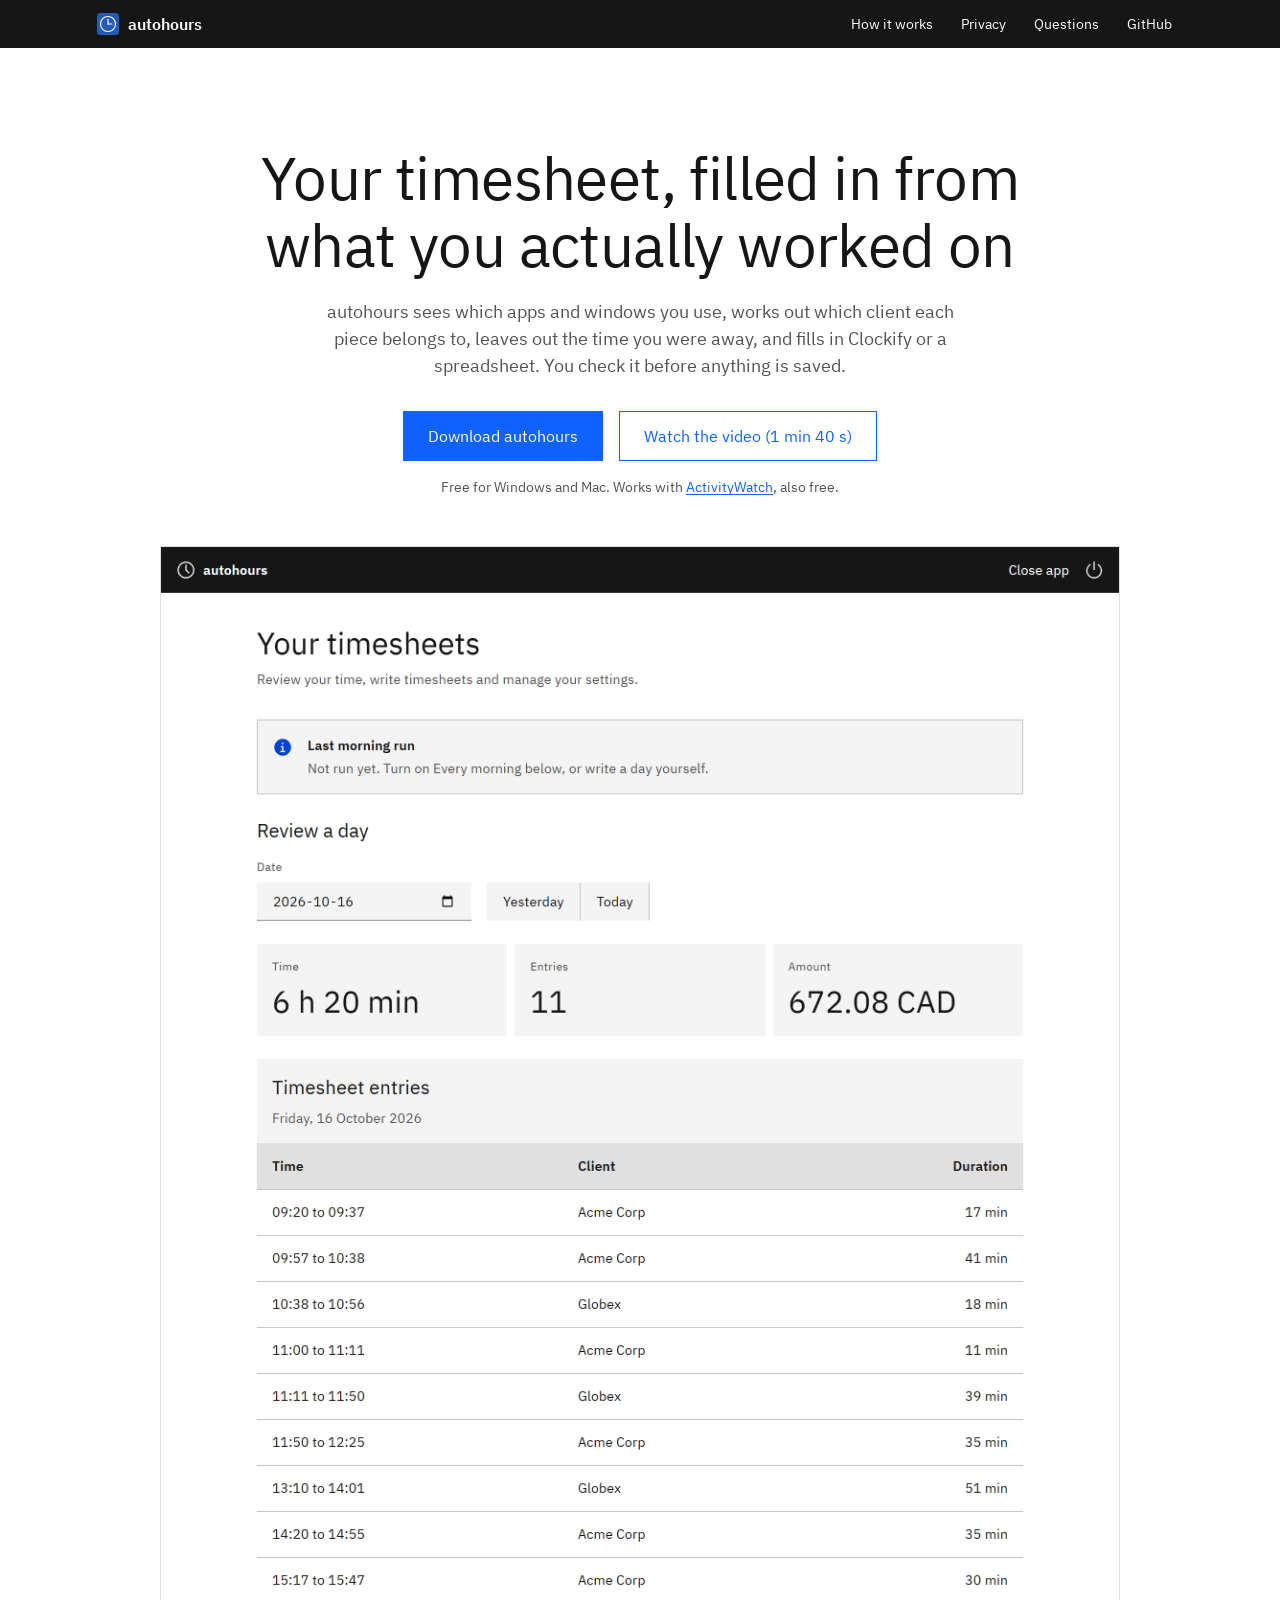
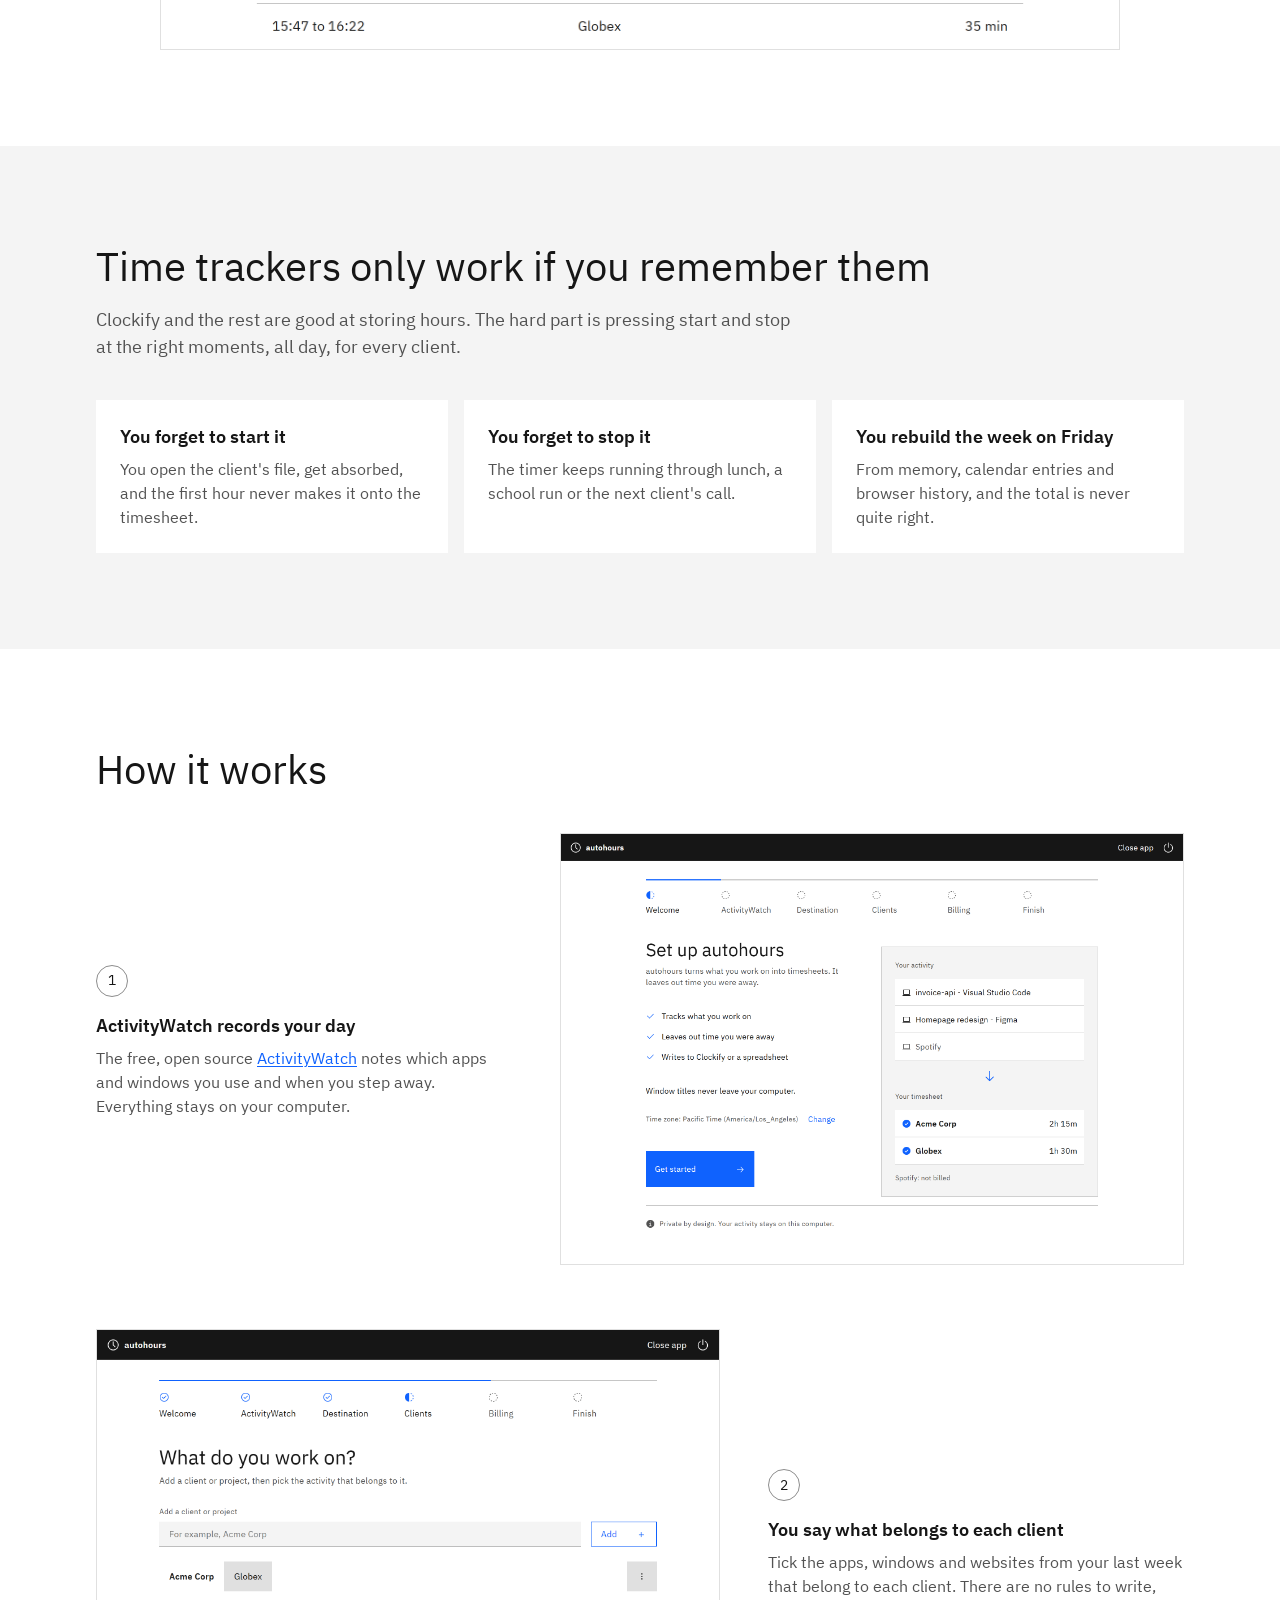
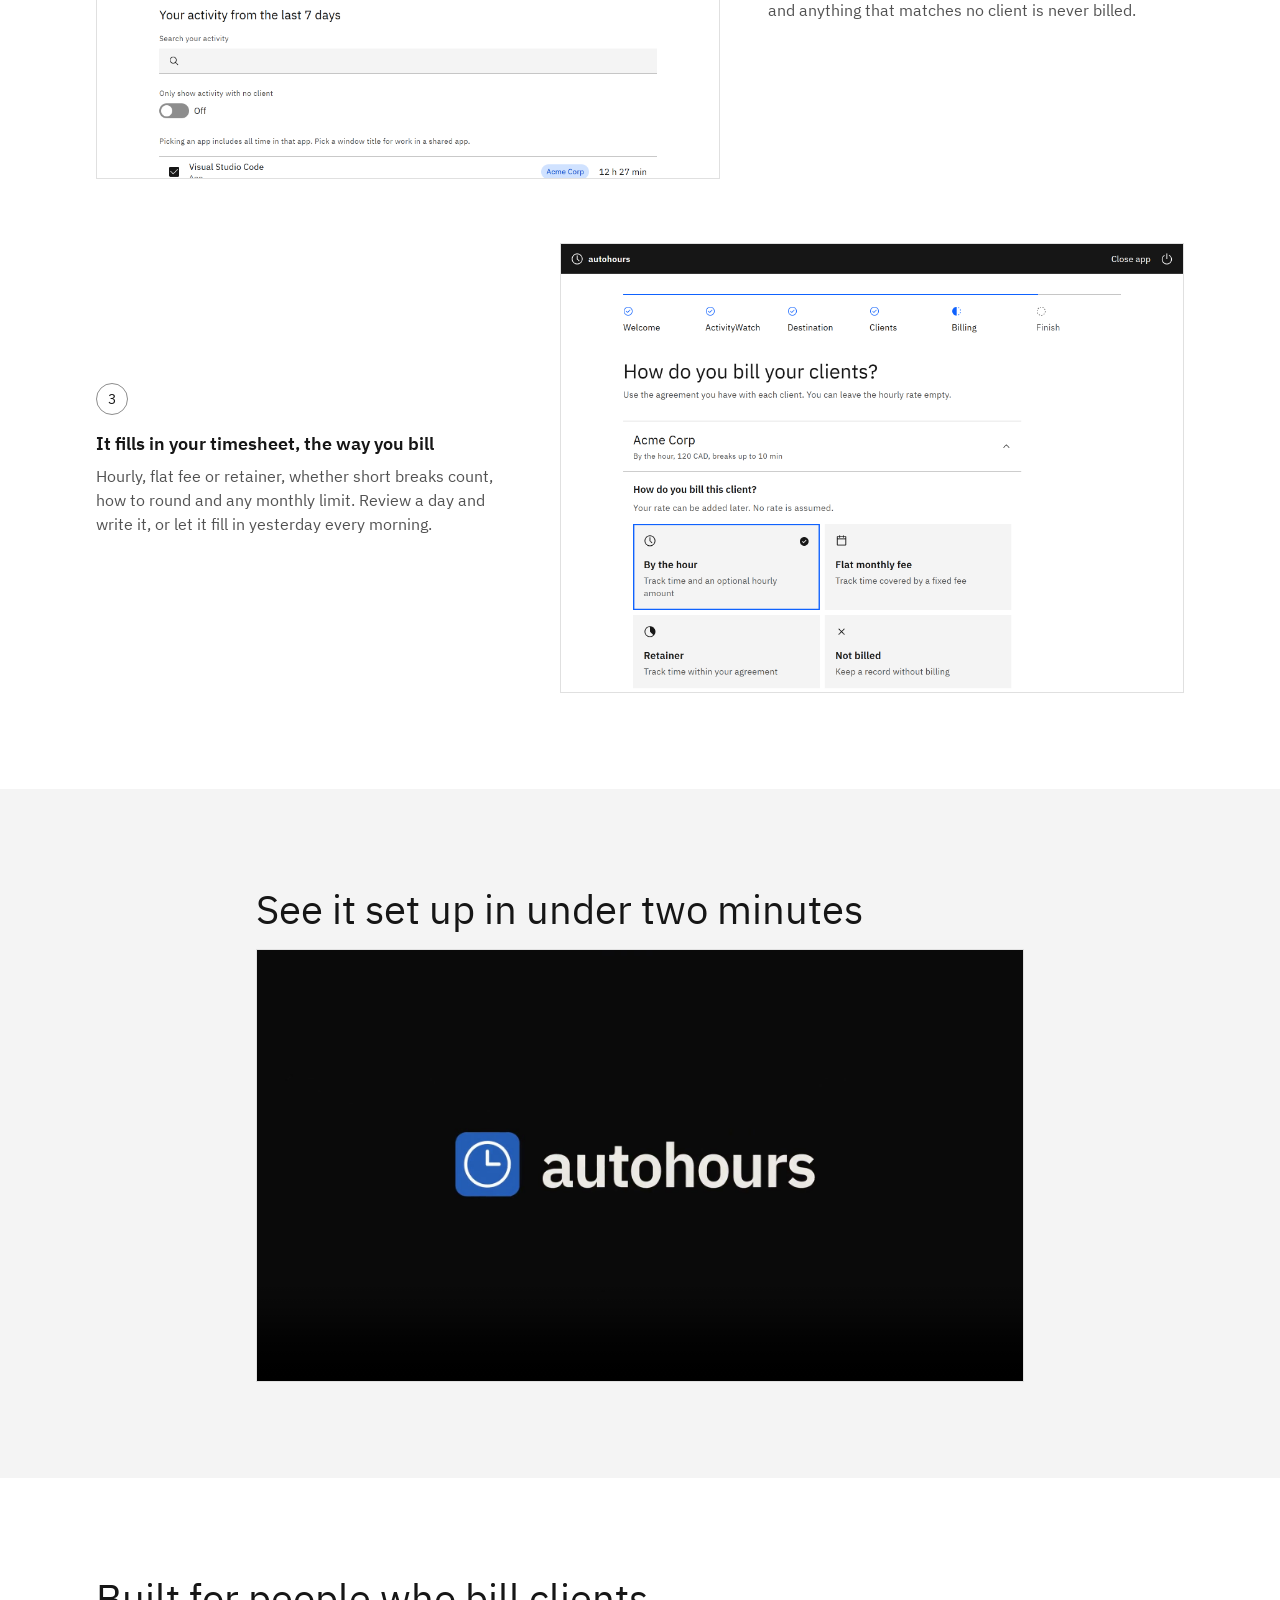
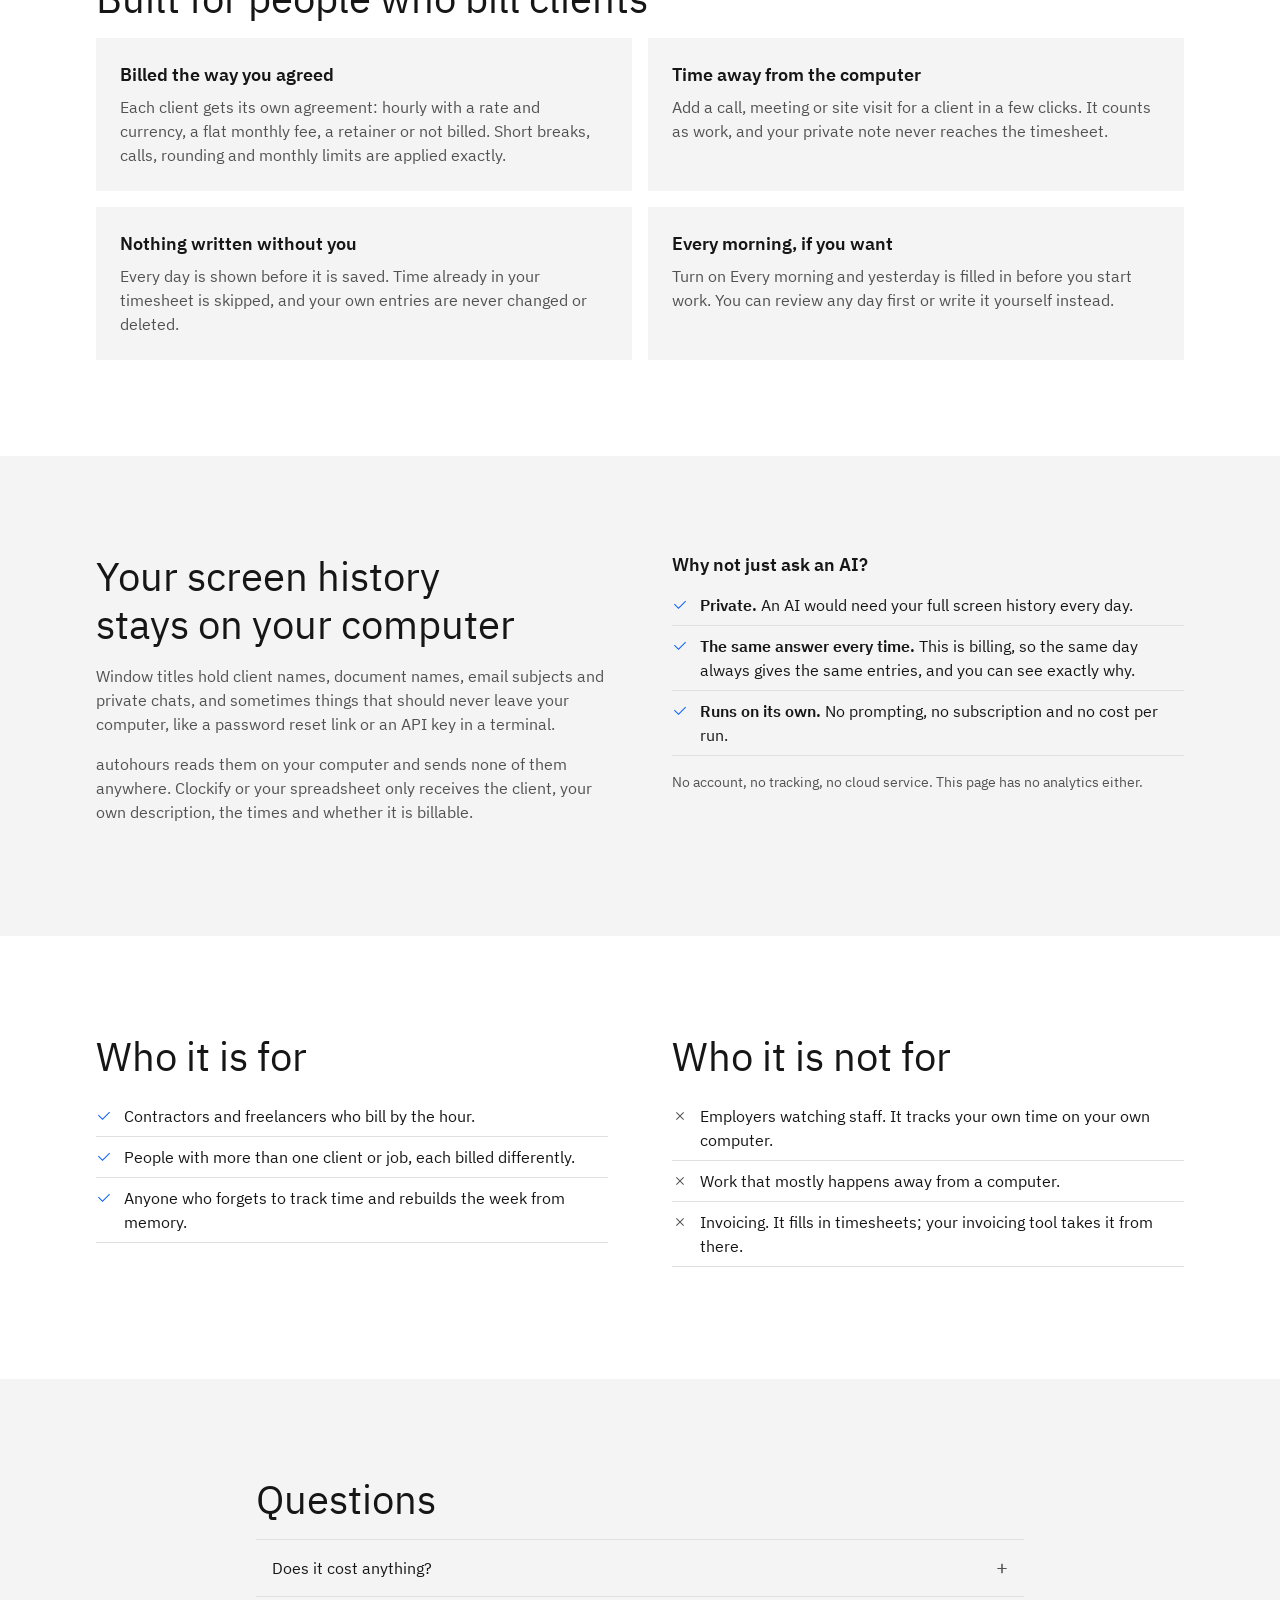
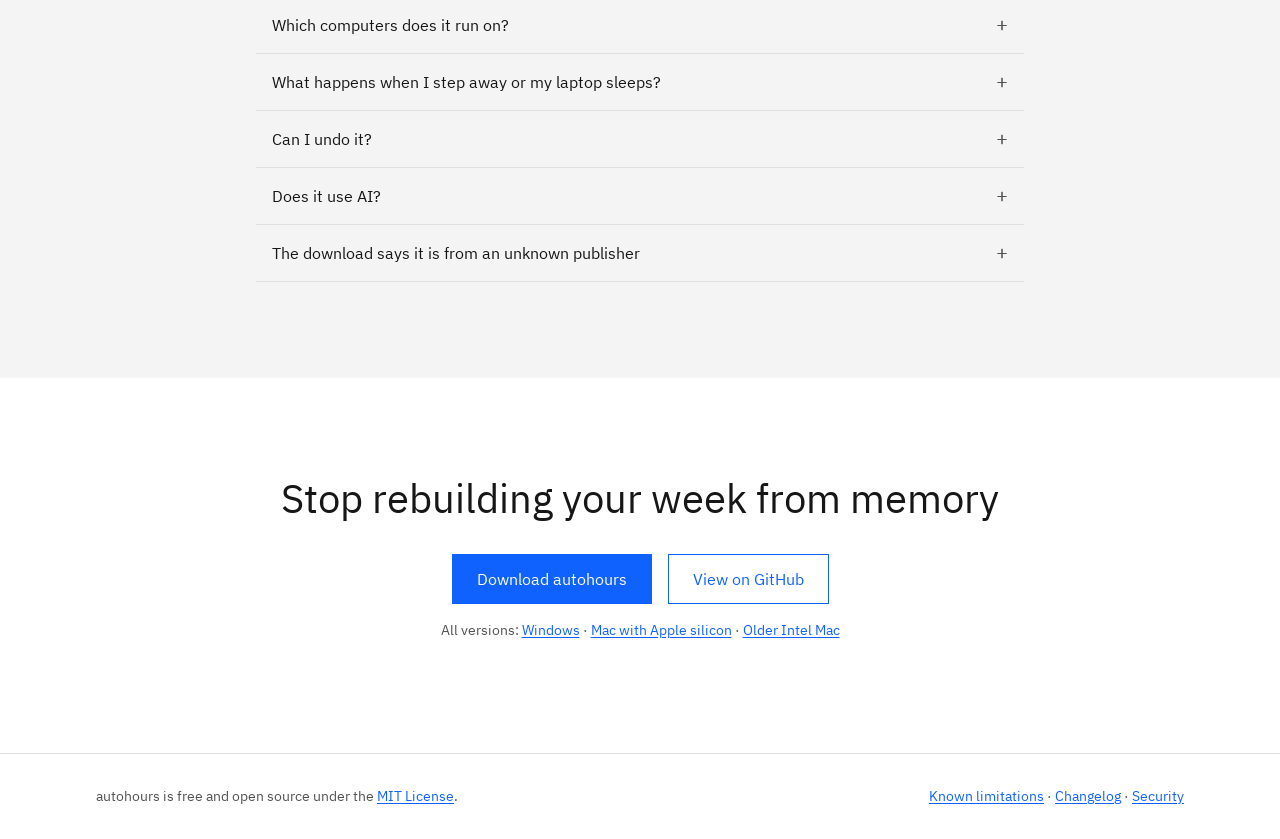
==== site/index.html @ 8e2bf576 "Landing page in site/, deployed on Vercel" ====
<!doctype html>
<html lang="en">
<head>
  <meta charset="utf-8">
  <meta name="viewport" content="width=device-width, initial-scale=1">
  <title>autohours: your timesheet, filled in from what you actually worked on</title>
  <meta name="description" content="autohours turns your computer activity into Clockify or spreadsheet timesheets for each client, and leaves out the time you were away. Free, open source and private.">
  <meta property="og:title" content="autohours">
  <meta property="og:description" content="Your timesheet, filled in from what you actually worked on. Free, open source and private.">
  <meta property="og:image" content="https://autohours.vercel.app/assets/social-preview.png">
  <meta name="twitter:card" content="summary_large_image">
  <link rel="icon" href="assets/favicon.svg" type="image/svg+xml">
  <link rel="apple-touch-icon" href="assets/favicon-256.png">
  <link rel="stylesheet" href="styles.css">
</head>
<body>
  <a class="skip" href="#main">Skip to content</a>
  <header class="site-header">
    <div class="wrap header-row">
      <a class="brand" href="#top" aria-label="autohours home"><img src="assets/favicon.svg" alt="" width="24" height="24"><span>autohours</span></a>
      <nav aria-label="Main">
        <a href="#how">How it works</a>
        <a href="#privacy">Privacy</a>
        <a href="#faq">Questions</a>
        <a href="https://github.com/Gabriel-Dalton/autohours">GitHub</a>
      </nav>
    </div>
  </header>

  <main id="main">
    <section class="hero wrap" id="top">
      <h1>Your timesheet, filled in from what you actually worked on</h1>
      <p class="lead">autohours sees which apps and windows you use, works out which client each piece belongs to, leaves out the time you were away, and fills in Clockify or a spreadsheet. You check it before anything is saved.</p>
      <div class="actions">
        <a class="button primary" id="download" href="https://github.com/Gabriel-Dalton/autohours/releases/latest">Download autohours</a>
        <a class="button ghost" href="#video">Watch the video (1 min 40 s)</a>
      </div>
      <p class="fine" id="download-note">Free for Windows and Mac. Works with <a href="https://activitywatch.net/">ActivityWatch</a>, also free.</p>
      <figure class="hero-shot">
        <img src="assets/review.png" width="1000" height="1150" alt="The autohours home screen reviewing a Friday: 6 hours 20 minutes across 11 entries for two clients, worth 672.08 CAD, with each entry listed by time and client.">
      </figure>
    </section>

    <section class="band" aria-labelledby="problem">
      <div class="wrap">
        <h2 id="problem">Time trackers only work if you remember them</h2>
        <p class="section-lead">Clockify and the rest are good at storing hours. The hard part is pressing start and stop at the right moments, all day, for every client.</p>
        <ul class="cards three">
          <li><h3>You forget to start it</h3><p>You open the client's file, get absorbed, and the first hour never makes it onto the timesheet.</p></li>
          <li><h3>You forget to stop it</h3><p>The timer keeps running through lunch, a school run or the next client's call.</p></li>
          <li><h3>You rebuild the week on Friday</h3><p>From memory, calendar entries and browser history, and the total is never quite right.</p></li>
        </ul>
      </div>
    </section>

    <section class="wrap" id="how" aria-labelledby="how-heading">
      <h2 id="how-heading">How it works</h2>
      <ol class="steps">
        <li class="step">
          <div class="step-text">
            <span class="step-number">1</span>
            <h3>ActivityWatch records your day</h3>
            <p>The free, open source <a href="https://activitywatch.net/">ActivityWatch</a> notes which apps and windows you use and when you step away. Everything stays on your computer.</p>
          </div>
          <img src="assets/welcome.png" width="1100" height="760" loading="lazy" alt="The autohours welcome screen showing app activity such as Visual Studio Code and Figma becoming timesheet time for two clients.">
        </li>
        <li class="step">
          <div class="step-text">
            <span class="step-number">2</span>
            <h3>You say what belongs to each client</h3>
            <p>Tick the apps, windows and websites from your last week that belong to each client. There are no rules to write, and anything that matches no client is never billed.</p>
          </div>
          <img src="assets/projects.png" width="1000" height="720" loading="lazy" alt="The client screen: Acme Corp and Globex as tabs, with last week's apps and windows listed by time and ticked for each client.">
        </li>
        <li class="step">
          <div class="step-text">
            <span class="step-number">3</span>
            <h3>It fills in your timesheet, the way you bill</h3>
            <p>Hourly, flat fee or retainer, whether short breaks count, how to round and any monthly limit. Review a day and write it, or let it fill in yesterday every morning.</p>
          </div>
          <img src="assets/billing.png" width="1000" height="720" loading="lazy" alt="The billing screen: Acme Corp billed by the hour at 120 CAD, with choices for flat fee, retainer or not billed.">
        </li>
      </ol>
    </section>

    <section class="band" id="video" aria-labelledby="video-heading">
      <div class="wrap narrow">
        <h2 id="video-heading">See it set up in under two minutes</h2>
        <video controls preload="none" playsinline poster="assets/video-poster.jpg" width="1920" height="1080">
          <source src="assets/autohours.mp4" type="video/mp4">
          <a href="assets/autohours.mp4">Download the video</a>
        </video>
      </div>
    </section>

    <section class="wrap" aria-labelledby="features">
      <h2 id="features">Built for people who bill clients</h2>
      <ul class="cards two">
        <li><h3>Billed the way you agreed</h3><p>Each client gets its own agreement: hourly with a rate and currency, a flat monthly fee, a retainer or not billed. Short breaks, calls, rounding and monthly limits are applied exactly.</p></li>
        <li><h3>Time away from the computer</h3><p>Add a call, meeting or site visit for a client in a few clicks. It counts as work, and your private note never reaches the timesheet.</p></li>
        <li><h3>Nothing written without you</h3><p>Every day is shown before it is saved. Time already in your timesheet is skipped, and your own entries are never changed or deleted.</p></li>
        <li><h3>Every morning, if you want</h3><p>Turn on Every morning and yesterday is filled in before you start work. You can review any day first or write it yourself instead.</p></li>
      </ul>
    </section>

    <section class="band" id="privacy" aria-labelledby="privacy-heading">
      <div class="wrap two-col">
        <div>
          <h2 id="privacy-heading">Your screen history stays on your computer</h2>
          <p>Window titles hold client names, document names, email subjects and private chats, and sometimes things that should never leave your computer, like a password reset link or an API key in a terminal.</p>
          <p>autohours reads them on your computer and sends none of them anywhere. Clockify or your spreadsheet only receives the client, your own description, the times and whether it is billable.</p>
        </div>
        <div>
          <h3>Why not just ask an AI?</h3>
          <ul class="ticks">
            <li><strong>Private.</strong> An AI would need your full screen history every day.</li>
            <li><strong>The same answer every time.</strong> This is billing, so the same day always gives the same entries, and you can see exactly why.</li>
            <li><strong>Runs on its own.</strong> No prompting, no subscription and no cost per run.</li>
          </ul>
          <p class="fine">No account, no tracking, no cloud service. This page has no analytics either.</p>
        </div>
      </div>
    </section>

    <section class="wrap two-col" aria-labelledby="fit">
      <div>
        <h2 id="fit">Who it is for</h2>
        <ul class="ticks">
          <li>Contractors and freelancers who bill by the hour.</li>
          <li>People with more than one client or job, each billed differently.</li>
          <li>Anyone who forgets to track time and rebuilds the week from memory.</li>
        </ul>
      </div>
      <div>
        <h2>Who it is not for</h2>
        <ul class="crosses">
          <li>Employers watching staff. It tracks your own time on your own computer.</li>
          <li>Work that mostly happens away from a computer.</li>
          <li>Invoicing. It fills in timesheets; your invoicing tool takes it from there.</li>
        </ul>
      </div>
    </section>

    <section class="band" id="faq" aria-labelledby="faq-heading">
      <div class="wrap narrow">
        <h2 id="faq-heading">Questions</h2>
        <details><summary>Does it cost anything?</summary><p>No. autohours and ActivityWatch are free and open source, and Clockify's free plan is enough. A spreadsheet works too.</p></details>
        <details><summary>Which computers does it run on?</summary><p>Windows, used every day. The Mac version is built and checked automatically with every release but is still experimental, because no one has tried it on a real Mac yet. Linux is not supported. If you try it on a Mac, please <a href="https://github.com/Gabriel-Dalton/autohours/issues">say how it went</a>.</p></details>
        <details><summary>What happens when I step away or my laptop sleeps?</summary><p>That time is left out, unless your agreement with that client counts short breaks or calls.</p></details>
        <details><summary>Can I undo it?</summary><p>Edit or delete the entries in Clockify or your spreadsheet. autohours never deletes anything, and time already there is skipped next time.</p></details>
        <details><summary>Does it use AI?</summary><p>No. It only matches the apps, windows and websites you chose for each client, so the result is the same every time.</p></details>
        <details><summary>The download says it is from an unknown publisher</summary><p>The downloads are not signed yet. On Windows choose More info, then Run anyway. On a Mac, right-click the app and choose Open. The <a href="https://github.com/Gabriel-Dalton/autohours#get-started">README</a> has the details.</p></details>
      </div>
    </section>

    <section class="wrap closing" aria-labelledby="closing">
      <h2 id="closing">Stop rebuilding your week from memory</h2>
      <div class="actions">
        <a class="button primary" href="https://github.com/Gabriel-Dalton/autohours/releases/latest" data-download>Download autohours</a>
        <a class="button ghost" href="https://github.com/Gabriel-Dalton/autohours">View on GitHub</a>
      </div>
      <p class="fine" id="all-downloads">All versions: <a href="https://github.com/Gabriel-Dalton/autohours/releases/latest/download/autohours-windows.exe">Windows</a> · <a href="https://github.com/Gabriel-Dalton/autohours/releases/latest/download/autohours-macos-apple-silicon.zip">Mac with Apple silicon</a> · <a href="https://github.com/Gabriel-Dalton/autohours/releases/latest/download/autohours-macos-intel.zip">Older Intel Mac</a></p>
    </section>
  </main>

  <footer class="site-footer">
    <div class="wrap footer-row">
      <p>autohours is free and open source under the <a href="https://github.com/Gabriel-Dalton/autohours/blob/main/LICENSE">MIT License</a>.</p>
      <p><a href="https://github.com/Gabriel-Dalton/autohours#known-limitations">Known limitations</a> · <a href="https://github.com/Gabriel-Dalton/autohours/blob/main/CHANGELOG.md">Changelog</a> · <a href="https://github.com/Gabriel-Dalton/autohours/blob/main/SECURITY.md">Security</a></p>
    </div>
  </footer>
  <script src="script.js" defer></script>
</body>
</html>
---- site/styles.css ----
/* The same IBM Carbon tokens and IBM Plex Sans as the app, in light and dark. Colour only carries meaning: blue for actions and links. */
@font-face { font-family: "IBM Plex Sans"; src: url("fonts/IBMPlexSans-Regular.woff2") format("woff2"); font-weight: 400; font-display: swap; }
@font-face { font-family: "IBM Plex Sans"; src: url("fonts/IBMPlexSans-SemiBold.woff2") format("woff2"); font-weight: 600; font-display: swap; }

:root {
  color-scheme: light dark;
  --background: #ffffff; --layer: #f4f4f4; --layer-hover: #e8e8e8; --border: #e0e0e0; --border-strong: #8d8d8d;
  --text: #161616; --text-secondary: #525252; --link: #0f62fe; --link-hover: #0043ce;
  --button: #0f62fe; --button-hover: #0050e6; --on-button: #ffffff; --focus: #0f62fe;
  --header: #161616; --on-header: #ffffff;
}
@media (prefers-color-scheme: dark) {
  :root {
    --background: #161616; --layer: #262626; --layer-hover: #333333; --border: #393939; --border-strong: #6f6f6f;
    --text: #f4f4f4; --text-secondary: #c6c6c6; --link: #78a9ff; --link-hover: #a6c8ff;
    --button: #0f62fe; --button-hover: #0050e6; --on-button: #ffffff; --focus: #ffffff;
    --header: #161616; --on-header: #f4f4f4;
  }
}

* { box-sizing: border-box; }
html { scroll-behavior: smooth; scroll-padding-top: 4rem; }
@media (prefers-reduced-motion: reduce) { html { scroll-behavior: auto; } }
body { margin: 0; background: var(--background); color: var(--text); font: 400 1rem/1.5 "IBM Plex Sans", system-ui, sans-serif; -webkit-font-smoothing: antialiased; }
img, video { display: block; max-width: 100%; height: auto; }
a { color: var(--link); text-underline-offset: 0.15em; }
a:hover { color: var(--link-hover); }
:focus-visible { outline: 2px solid var(--focus); outline-offset: 2px; }
h1, h2, h3 { margin: 0; text-wrap: balance; }
p { margin: 0 0 1rem; }

.wrap { width: 100%; max-width: 72rem; margin: 0 auto; padding-inline: 1rem; }
.narrow { max-width: 52rem; }
@media (min-width: 42rem) { .wrap { padding-inline: 2rem; } }

.skip { position: absolute; left: -999px; top: 0; background: var(--button); color: var(--on-button); padding: 0.75rem 1rem; z-index: 10; }
.skip:focus { left: 0; }

.site-header { position: sticky; top: 0; z-index: 5; background: var(--header); color: var(--on-header); }
.header-row { display: flex; align-items: center; justify-content: space-between; gap: 1rem; min-height: 3rem; }
.brand { display: inline-flex; align-items: center; gap: 0.5rem; color: var(--on-header); text-decoration: none; font-weight: 600; }
.site-header nav { display: flex; gap: 0.25rem; }
.site-header nav a { color: var(--on-header); text-decoration: none; padding: 0.75rem 0.75rem; font-size: 0.875rem; }
.site-header nav a:hover { background: #333333; color: #ffffff; }
@media (max-width: 42rem) { .site-header nav a:not(:last-child) { display: none; } }

section { padding-block: 4rem; }
@media (min-width: 64rem) { section { padding-block: 6rem; } }
.band { background: var(--layer); }
h2 { font-weight: 400; font-size: clamp(1.75rem, 1.4rem + 1.4vw, 2.5rem); line-height: 1.2; margin-bottom: 1rem; }
h3 { font-weight: 600; font-size: 1.125rem; line-height: 1.4; margin-bottom: 0.5rem; }
.section-lead { color: var(--text-secondary); font-size: 1.125rem; max-width: 44rem; margin-bottom: 2.5rem; }

.hero { padding-top: 4rem; text-align: center; }
@media (min-width: 64rem) { .hero { padding-top: 6rem; } }
.hero h1 { font-weight: 400; font-size: clamp(2.25rem, 1.6rem + 2.8vw, 3.75rem); line-height: 1.12; letter-spacing: -0.01em; max-width: 52rem; margin: 0 auto 1.25rem; }
.lead { font-size: 1.125rem; color: var(--text-secondary); max-width: 42rem; margin: 0 auto 2rem; }
.actions { display: flex; flex-wrap: wrap; gap: 1rem; justify-content: center; }
.fine { font-size: 0.875rem; color: var(--text-secondary); margin-top: 1rem; }
.hero-shot { margin: 3rem auto 0; max-width: 60rem; border: 1px solid var(--border); }

.button { display: inline-flex; align-items: center; justify-content: center; min-height: 3rem; padding: 0.75rem 1.5rem; text-decoration: none; font-weight: 400; border: 1px solid transparent; }
.button.primary { background: var(--button); color: var(--on-button); }
.button.primary:hover { background: var(--button-hover); color: var(--on-button); }
.button.ghost { border-color: var(--link); color: var(--link); }
.button.ghost:hover { background: var(--layer-hover); }
@media (max-width: 30rem) { .actions .button { width: 100%; } }

.cards { list-style: none; padding: 0; margin: 0; display: grid; gap: 1rem; }
.cards li { background: var(--background); padding: 1.5rem; }
.band .cards li { background: var(--background); }
section:not(.band) .cards li { background: var(--layer); }
.cards p { color: var(--text-secondary); margin: 0; }
@media (min-width: 48rem) { .cards.three { grid-template-columns: repeat(3, 1fr); } .cards.two { grid-template-columns: repeat(2, 1fr); } }

.steps { list-style: none; padding: 0; margin: 2.5rem 0 0; display: grid; gap: 4rem; }
.step { display: grid; gap: 1.5rem; align-items: center; }
.step img { border: 1px solid var(--border); }
.step-number { display: inline-flex; align-items: center; justify-content: center; width: 2rem; height: 2rem; border: 1px solid var(--border-strong); border-radius: 50%; font-size: 0.875rem; margin-bottom: 1rem; }
.step-text p { color: var(--text-secondary); }
@media (min-width: 56rem) {
  .step { grid-template-columns: 2fr 3fr; gap: 3rem; }
  .step:nth-child(even) { grid-template-columns: 3fr 2fr; }
  .step:nth-child(even) .step-text { order: 2; }
}

#video video { width: 100%; background: #000; border: 1px solid var(--border); }

.two-col { display: grid; gap: 2.5rem; }
@media (min-width: 56rem) { .two-col { grid-template-columns: 1fr 1fr; gap: 4rem; } }
.two-col p { color: var(--text-secondary); }
.ticks, .crosses { list-style: none; padding: 0; margin: 0 0 1rem; }
.ticks li, .crosses li { position: relative; padding: 0.5rem 0 0.5rem 1.75rem; border-bottom: 1px solid var(--border); }
.ticks li::before, .crosses li::before { content: ""; position: absolute; left: 0; top: 0.75rem; width: 1rem; height: 1rem;
  -webkit-mask: var(--icon) center / contain no-repeat; mask: var(--icon) center / contain no-repeat; }
.ticks li::before { background: var(--link); --icon: url("data:image/svg+xml,%3Csvg xmlns='http://www.w3.org/2000/svg' viewBox='0 0 32 32'%3E%3Cpath d='M13 24 4 15l1.41-1.41L13 21.17 26.59 7.59 28 9 13 24z'/%3E%3C/svg%3E"); }
.crosses li::before { background: var(--text-secondary); --icon: url("data:image/svg+xml,%3Csvg xmlns='http://www.w3.org/2000/svg' viewBox='0 0 32 32'%3E%3Cpath d='M24 9.41 22.59 8 16 14.59 9.41 8 8 9.41 14.59 16 8 22.59 9.41 24 16 17.41 22.59 24 24 22.59 17.41 16 24 9.41z'/%3E%3C/svg%3E"); }

details { border-bottom: 1px solid var(--border); }
details:first-of-type { border-top: 1px solid var(--border); }
summary { cursor: pointer; list-style: none; display: flex; justify-content: space-between; align-items: center; gap: 1rem; padding: 1rem; }
summary::-webkit-details-marker { display: none; }
summary::after { content: "+"; font-size: 1.25rem; line-height: 1; color: var(--text-secondary); }
details[open] summary::after { content: "\2212"; }
summary:hover { background: var(--layer-hover); }
details p { padding: 0 1rem 1rem; color: var(--text-secondary); margin: 0; }

.closing { text-align: center; }
.closing h2 { margin-bottom: 2rem; }

.site-footer { border-top: 1px solid var(--border); padding-block: 2rem; font-size: 0.875rem; color: var(--text-secondary); }
.footer-row { display: flex; flex-wrap: wrap; justify-content: space-between; gap: 0.5rem 2rem; }
.footer-row p { margin: 0; }
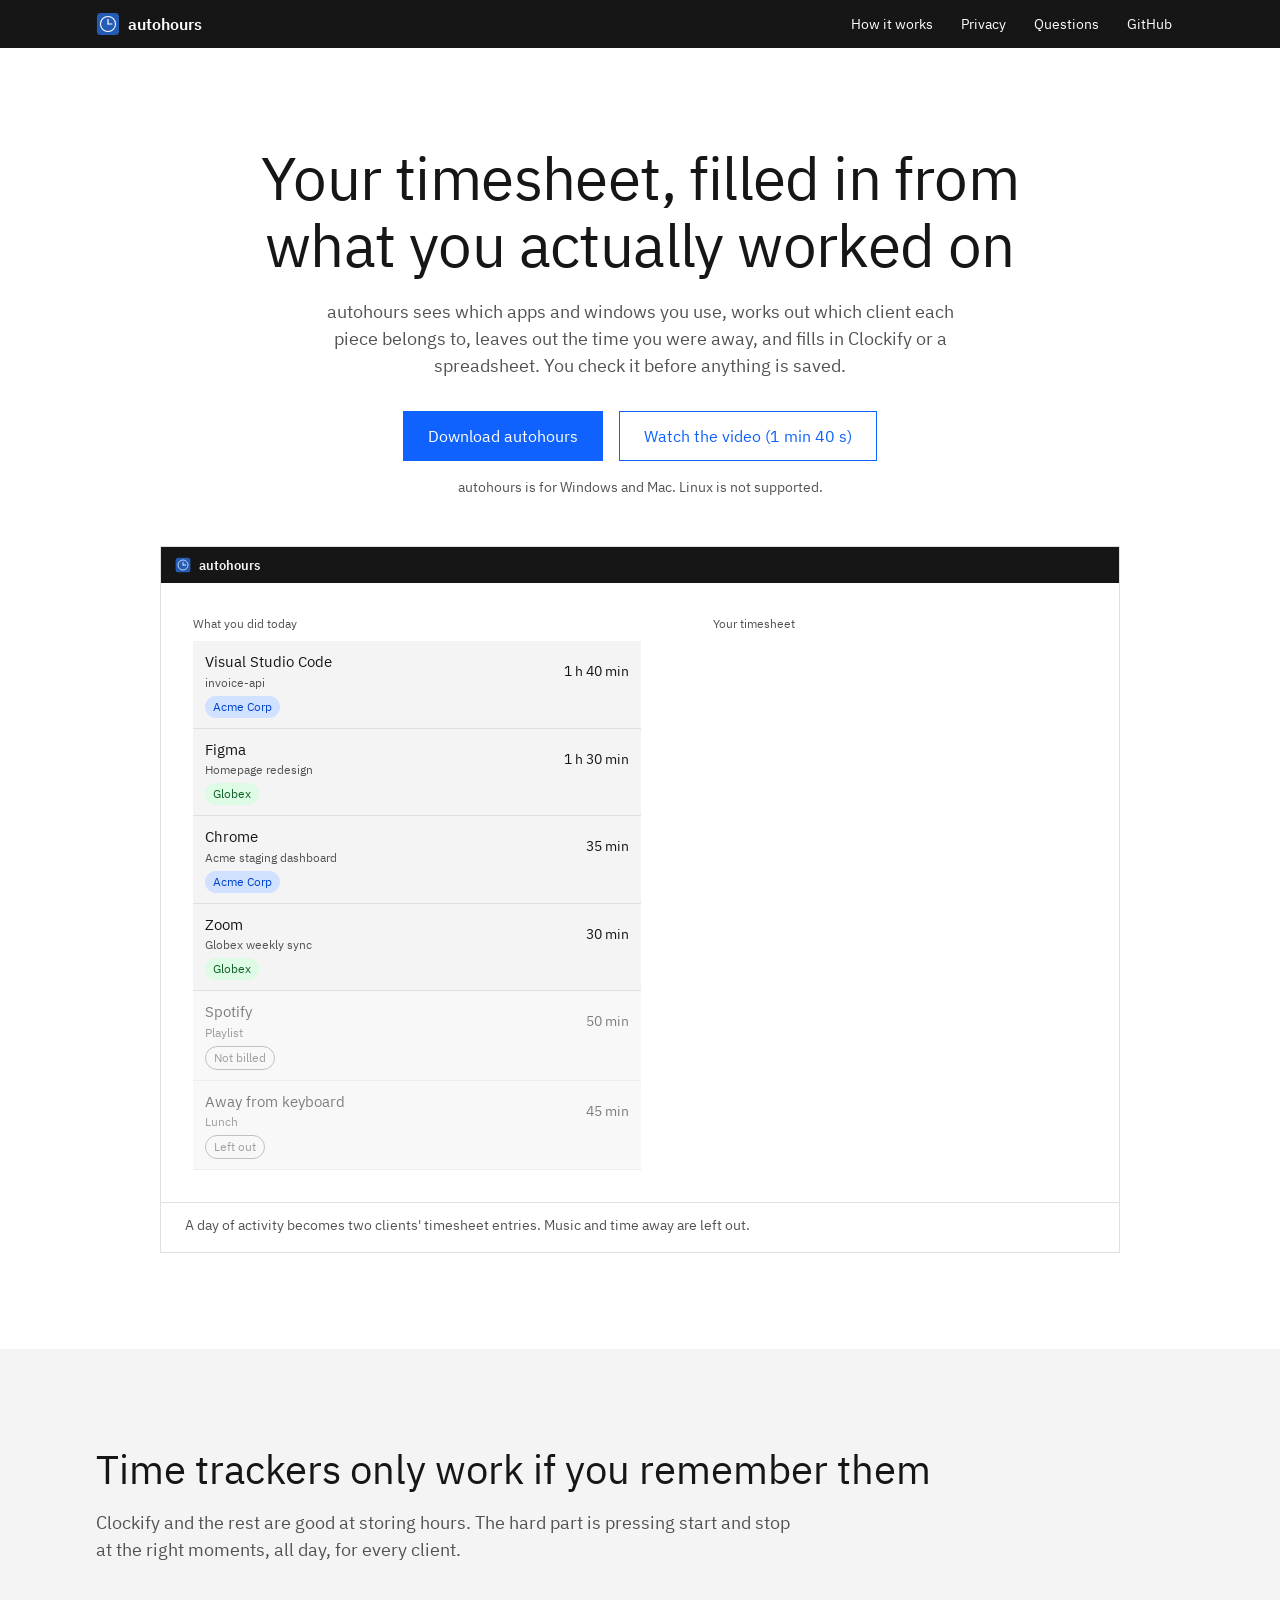
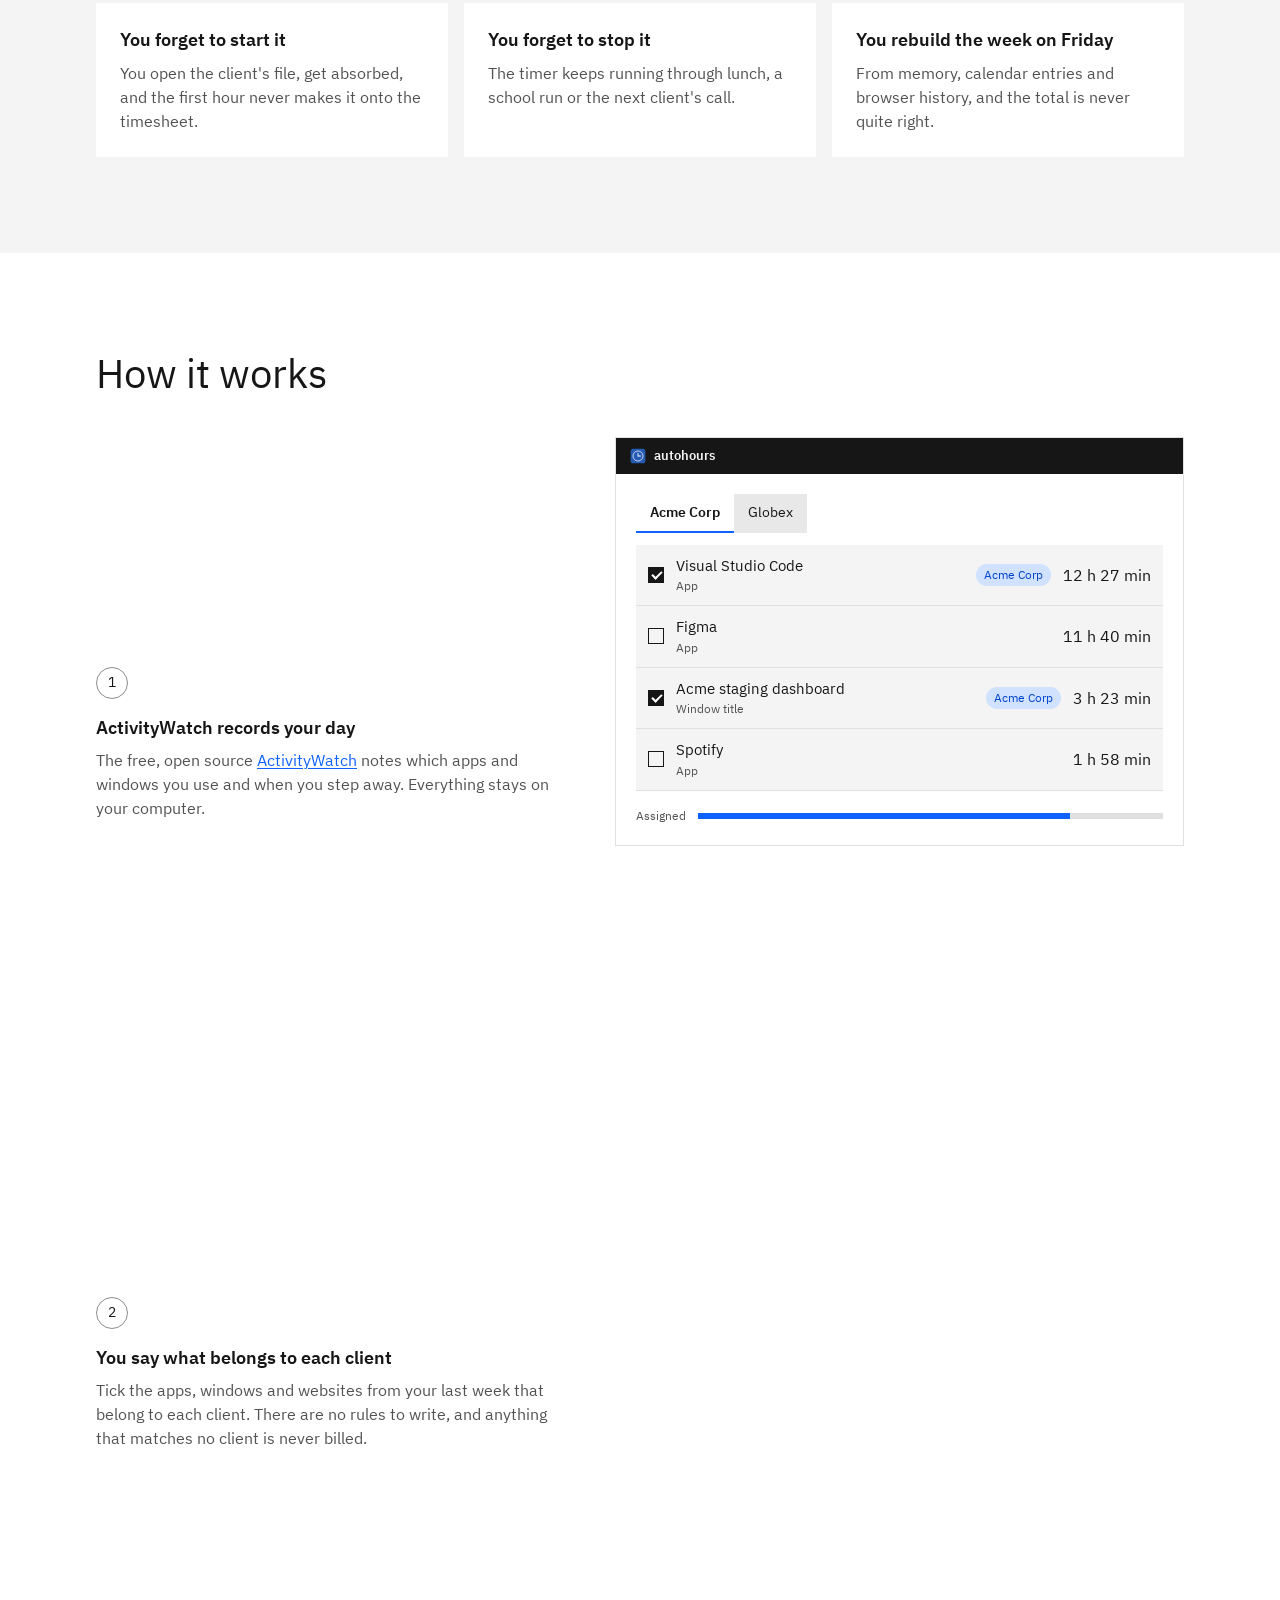
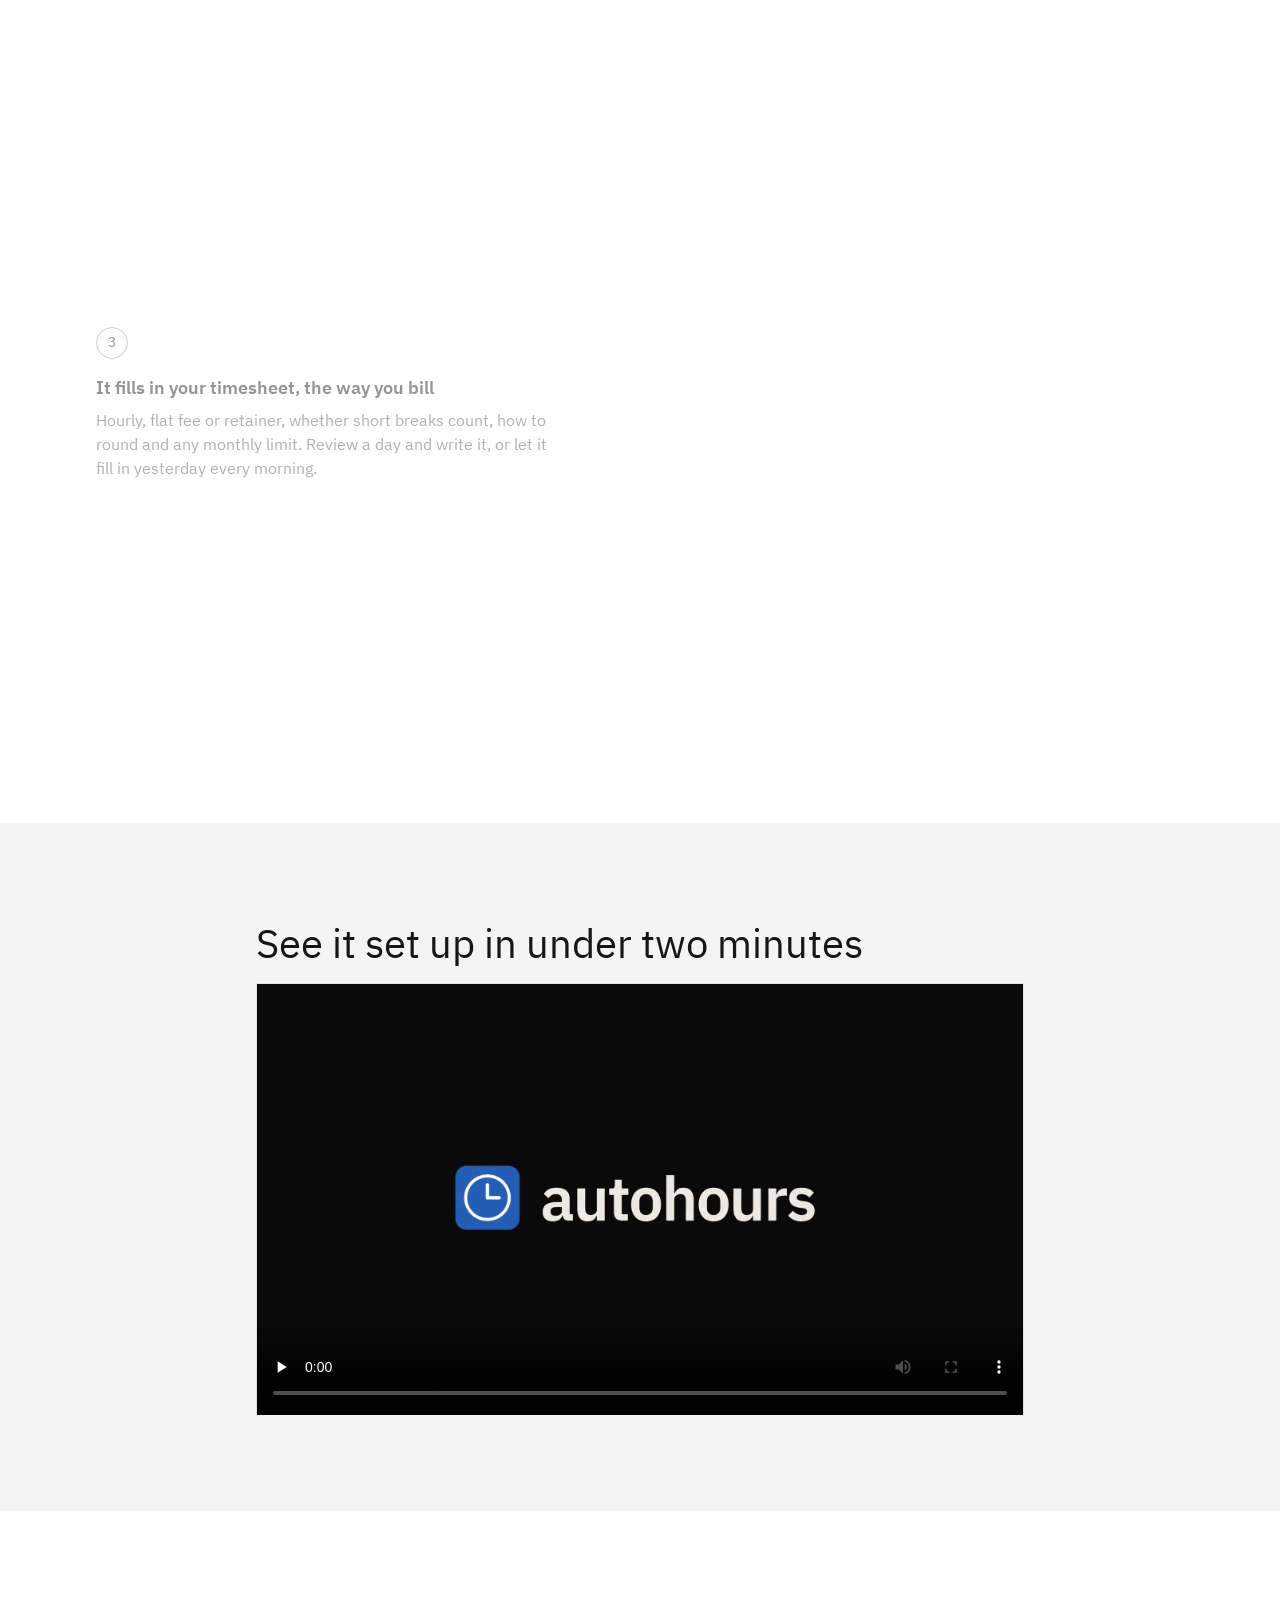
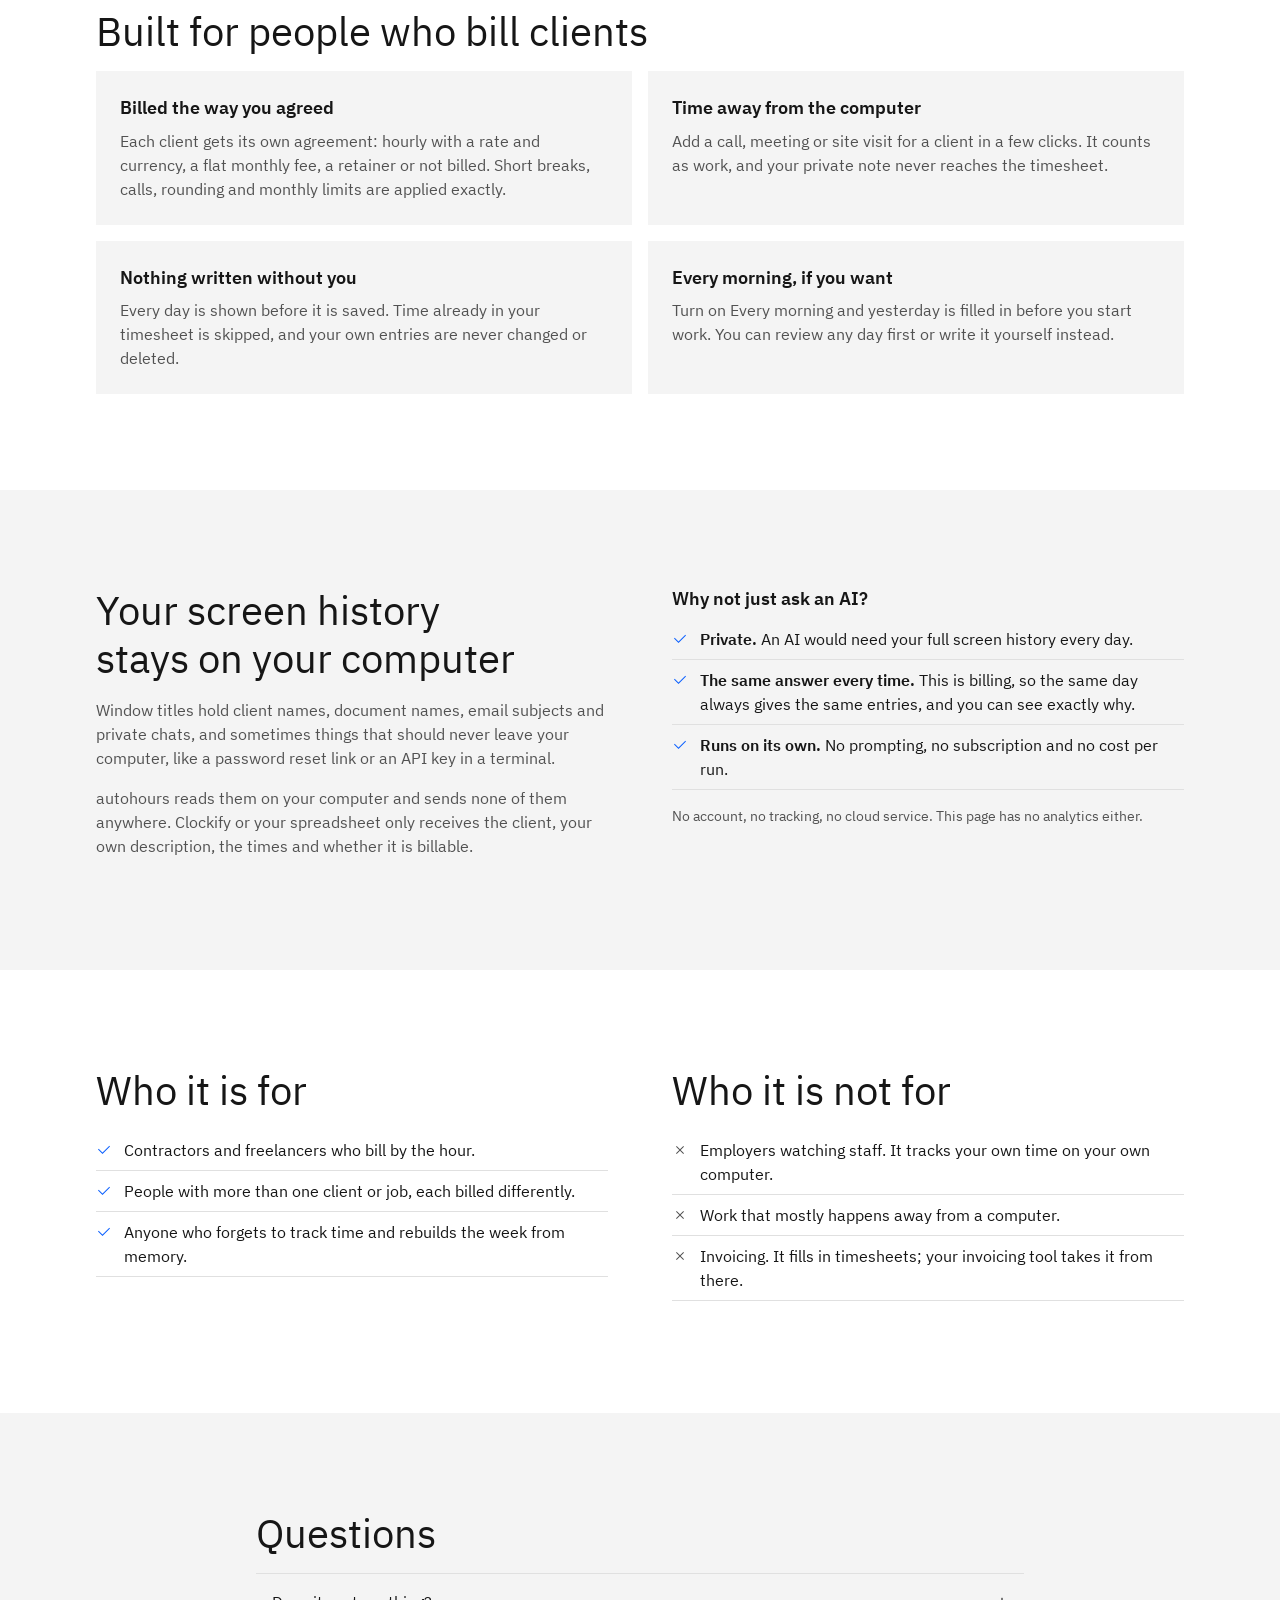
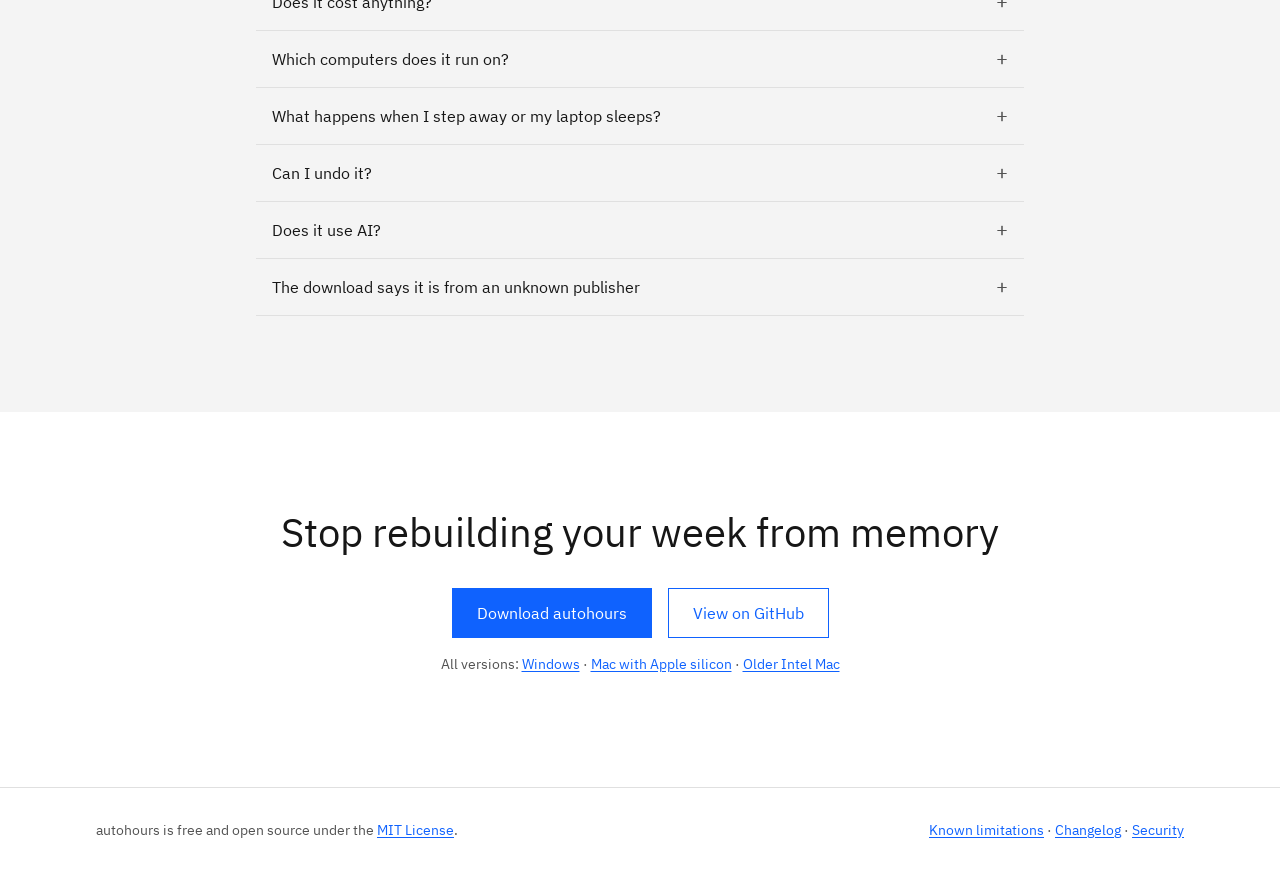
==== commit 3db8436c: "Landing page: animated hero and scroll walkthrough" ====
--- a/site/index.html
+++ b/site/index.html
@@ -12,6 +12,7 @@
   <link rel="icon" href="assets/favicon.svg" type="image/svg+xml">
   <link rel="apple-touch-icon" href="assets/favicon-256.png">
   <link rel="stylesheet" href="styles.css">
+  <script src="flag.js"></script>
 </head>
 <body>
   <a class="skip" href="#main">Skip to content</a>
@@ -36,8 +37,35 @@
         <a class="button ghost" href="#video">Watch the video (1 min 40 s)</a>
       </div>
       <p class="fine" id="download-note">Free for Windows and Mac. Works with <a href="https://activitywatch.net/">ActivityWatch</a>, also free.</p>
-      <figure class="hero-shot">
-        <img src="assets/review.png" width="1000" height="1150" alt="The autohours home screen reviewing a Friday: 6 hours 20 minutes across 11 entries for two clients, worth 672.08 CAD, with each entry listed by time and client.">
+      <figure class="demo" id="hero-demo" aria-labelledby="hero-demo-caption">
+        <div class="app-bar" aria-hidden="true"><img src="assets/favicon.svg" alt="" width="16" height="16"> autohours</div>
+        <div class="demo-body">
+          <div class="demo-col">
+            <p class="demo-label">What you did today</p>
+            <ul class="activity">
+              <li style="--i:0"><span class="item"><b>Visual Studio Code</b><small>invoice-api</small></span><span class="dur">1 h 40 min</span><span class="tag acme">Acme Corp</span></li>
+              <li style="--i:1"><span class="item"><b>Figma</b><small>Homepage redesign</small></span><span class="dur">1 h 30 min</span><span class="tag globex">Globex</span></li>
+              <li style="--i:2"><span class="item"><b>Chrome</b><small>Acme staging dashboard</small></span><span class="dur">35 min</span><span class="tag acme">Acme Corp</span></li>
+              <li style="--i:3"><span class="item"><b>Zoom</b><small>Globex weekly sync</small></span><span class="dur">30 min</span><span class="tag globex">Globex</span></li>
+              <li style="--i:4" class="skip-row"><span class="item"><b>Spotify</b><small>Playlist</small></span><span class="dur">50 min</span><span class="tag none">Not billed</span></li>
+              <li style="--i:5" class="skip-row"><span class="item"><b>Away from keyboard</b><small>Lunch</small></span><span class="dur">45 min</span><span class="tag none">Left out</span></li>
+            </ul>
+          </div>
+          <div class="demo-arrow" aria-hidden="true"></div>
+          <div class="demo-col">
+            <p class="demo-label">Your timesheet</p>
+            <ul class="entries">
+              <li style="--i:0"><span class="dot acme" aria-hidden="true"></span><span>Acme Corp</span><span class="count" data-minutes="135">2 h 15 min</span></li>
+              <li style="--i:1"><span class="dot globex" aria-hidden="true"></span><span>Globex</span><span class="count" data-minutes="120">2 h 0 min</span></li>
+            </ul>
+            <div class="totals">
+              <div><small>Time</small><strong class="count" data-minutes="255">4 h 15 min</strong></div>
+              <div><small>Amount</small><strong class="count" data-amount="460">460.00 CAD</strong></div>
+            </div>
+            <p class="demo-done">Ready to write to Clockify</p>
+          </div>
+        </div>
+        <figcaption id="hero-demo-caption">A day of activity becomes two clients' timesheet entries. Music and time away are left out. <button type="button" class="replay" hidden>Play again</button></figcaption>
       </figure>
     </section>
 
@@ -55,32 +83,60 @@
 
     <section class="wrap" id="how" aria-labelledby="how-heading">
       <h2 id="how-heading">How it works</h2>
-      <ol class="steps">
-        <li class="step">
-          <div class="step-text">
+      <div class="walk">
+        <ol class="walk-steps">
+          <li class="walk-step" data-scene="1">
             <span class="step-number">1</span>
             <h3>ActivityWatch records your day</h3>
             <p>The free, open source <a href="https://activitywatch.net/">ActivityWatch</a> notes which apps and windows you use and when you step away. Everything stays on your computer.</p>
-          </div>
-          <img src="assets/welcome.png" width="1100" height="760" loading="lazy" alt="The autohours welcome screen showing app activity such as Visual Studio Code and Figma becoming timesheet time for two clients.">
-        </li>
-        <li class="step">
-          <div class="step-text">
+            <div class="scene-slot"></div>
+          </li>
+          <li class="walk-step" data-scene="2">
             <span class="step-number">2</span>
             <h3>You say what belongs to each client</h3>
             <p>Tick the apps, windows and websites from your last week that belong to each client. There are no rules to write, and anything that matches no client is never billed.</p>
-          </div>
-          <img src="assets/projects.png" width="1000" height="720" loading="lazy" alt="The client screen: Acme Corp and Globex as tabs, with last week's apps and windows listed by time and ticked for each client.">
-        </li>
-        <li class="step">
-          <div class="step-text">
+            <div class="scene-slot"></div>
+          </li>
+          <li class="walk-step" data-scene="3">
             <span class="step-number">3</span>
             <h3>It fills in your timesheet, the way you bill</h3>
             <p>Hourly, flat fee or retainer, whether short breaks count, how to round and any monthly limit. Review a day and write it, or let it fill in yesterday every morning.</p>
+            <div class="scene-slot"></div>
+          </li>
+        </ol>
+        <div class="walk-stage" aria-hidden="true">
+          <div class="scene-frame">
+            <div class="app-bar"><img src="assets/favicon.svg" alt="" width="16" height="16"> autohours</div>
+            <div class="scene" data-scene="1">
+              <div class="mini-note"><span class="ok" aria-hidden="true"></span><span><b>ActivityWatch is running</b><small>Recording apps and time away on this computer</small></span></div>
+              <p class="demo-label">Recording now</p>
+              <ul class="mini-list">
+                <li style="--i:0"><span class="item"><b>Visual Studio Code</b><small>checkout.py</small></span><span class="tick-up" data-from="62">1 h 2 min</span></li>
+                <li style="--i:1"><span class="item"><b>Figma</b><small>Brand kit</small></span><span class="tick-up" data-from="38">38 min</span></li>
+                <li style="--i:2"><span class="item"><b>Slack</b><small>#general</small></span><span>12 min</span></li>
+                <li style="--i:3" class="away"><span class="item"><b>Away from keyboard</b><small>Coffee</small></span><span>9 min</span></li>
+              </ul>
+            </div>
+            <div class="scene" data-scene="2">
+              <div class="mini-tabs"><span class="on">Acme Corp</span><span>Globex</span></div>
+              <ul class="mini-list checks">
+                <li style="--i:0" class="pick"><span class="box" aria-hidden="true"></span><span class="item"><b>Visual Studio Code</b><small>App</small></span><span class="tag acme">Acme Corp</span><span>12 h 27 min</span></li>
+                <li style="--i:1"><span class="box" aria-hidden="true"></span><span class="item"><b>Figma</b><small>App</small></span><span></span><span>11 h 40 min</span></li>
+                <li style="--i:2" class="pick"><span class="box" aria-hidden="true"></span><span class="item"><b>Acme staging dashboard</b><small>Window title</small></span><span class="tag acme">Acme Corp</span><span>3 h 23 min</span></li>
+                <li style="--i:3"><span class="box" aria-hidden="true"></span><span class="item"><b>Spotify</b><small>App</small></span><span></span><span>1 h 58 min</span></li>
+              </ul>
+              <div class="mini-coverage"><span>Assigned</span><span class="bar"><span></span></span></div>
+            </div>
+            <div class="scene" data-scene="3">
+              <p class="mini-q">How do you bill Acme Corp?</p>
+              <div class="mini-cards"><span class="card-pick">By the hour</span><span>Flat monthly fee</span><span>Retainer</span><span>Not billed</span></div>
+              <div class="mini-rate"><span class="field">120</span><small>per hour in</small><span class="field">CAD</span></div>
+              <p class="mini-summary">By the hour, 120 CAD, breaks up to 10 min</p>
+              <div class="mini-confirm"><span class="ok" aria-hidden="true"></span><span><b>Wrote 11 entries (6 h 20 min)</b><small>to Clockify, for Friday</small></span></div>
+            </div>
           </div>
-          <img src="assets/billing.png" width="1000" height="720" loading="lazy" alt="The billing screen: Acme Corp billed by the hour at 120 CAD, with choices for flat fee, retainer or not billed.">
-        </li>
-      </ol>
+        </div>
+      </div>
     </section>
 
     <section class="band" id="video" aria-labelledby="video-heading">
@@ -170,5 +226,6 @@
     </div>
   </footer>
   <script src="script.js" defer></script>
+  <script src="demo.js" defer></script>
 </body>
 </html>
--- a/site/styles.css
+++ b/site/styles.css
@@ -57,7 +57,6 @@
 .lead { font-size: 1.125rem; color: var(--text-secondary); max-width: 42rem; margin: 0 auto 2rem; }
 .actions { display: flex; flex-wrap: wrap; gap: 1rem; justify-content: center; }
 .fine { font-size: 0.875rem; color: var(--text-secondary); margin-top: 1rem; }
-.hero-shot { margin: 3rem auto 0; max-width: 60rem; border: 1px solid var(--border); }
 
 .button { display: inline-flex; align-items: center; justify-content: center; min-height: 3rem; padding: 0.75rem 1.5rem; text-decoration: none; font-weight: 400; border: 1px solid transparent; }
 .button.primary { background: var(--button); color: var(--on-button); }
@@ -73,16 +72,7 @@
 .cards p { color: var(--text-secondary); margin: 0; }
 @media (min-width: 48rem) { .cards.three { grid-template-columns: repeat(3, 1fr); } .cards.two { grid-template-columns: repeat(2, 1fr); } }
 
-.steps { list-style: none; padding: 0; margin: 2.5rem 0 0; display: grid; gap: 4rem; }
-.step { display: grid; gap: 1.5rem; align-items: center; }
-.step img { border: 1px solid var(--border); }
 .step-number { display: inline-flex; align-items: center; justify-content: center; width: 2rem; height: 2rem; border: 1px solid var(--border-strong); border-radius: 50%; font-size: 0.875rem; margin-bottom: 1rem; }
-.step-text p { color: var(--text-secondary); }
-@media (min-width: 56rem) {
-  .step { grid-template-columns: 2fr 3fr; gap: 3rem; }
-  .step:nth-child(even) { grid-template-columns: 3fr 2fr; }
-  .step:nth-child(even) .step-text { order: 2; }
-}
 
 #video video { width: 100%; background: #000; border: 1px solid var(--border); }
 
@@ -111,3 +101,115 @@
 .site-footer { border-top: 1px solid var(--border); padding-block: 2rem; font-size: 0.875rem; color: var(--text-secondary); }
 .footer-row { display: flex; flex-wrap: wrap; justify-content: space-between; gap: 0.5rem 2rem; }
 .footer-row p { margin: 0; }
+
+/* Hero demo and walkthrough scenes: small, faithful versions of the app's own screens. */
+.demo, .scene-frame { margin: 3rem auto 0; max-width: 60rem; background: var(--background); border: 1px solid var(--border); text-align: left; }
+.app-bar { display: flex; align-items: center; gap: 0.5rem; height: 2.25rem; padding: 0 0.875rem; background: #161616; color: #f4f4f4; font-size: 0.8125rem; font-weight: 600; }
+.demo-body { display: grid; gap: 1.5rem; padding: 1.5rem; }
+@media (min-width: 56rem) { .demo-body { grid-template-columns: 1.2fr auto 1fr; align-items: start; padding: 2rem; } }
+.demo-label { font-size: 0.75rem; color: var(--text-secondary); margin: 0 0 0.5rem; }
+.activity, .entries, .mini-list { list-style: none; padding: 0; margin: 0; }
+.activity li, .mini-list li { display: grid; grid-template-columns: minmax(0, 1fr) auto; align-items: center; gap: 0.25rem 0.75rem; padding: 0.625rem 0.75rem; background: var(--layer); border-bottom: 1px solid var(--border); }
+.activity li .tag { grid-column: 1 / -1; justify-self: start; }
+.item { display: grid; min-width: 0; }
+.item b { font-weight: 400; font-size: 0.9375rem; overflow: hidden; text-overflow: ellipsis; white-space: nowrap; }
+.item small, .demo li small { color: var(--text-secondary); font-size: 0.75rem; }
+.dur, .count, .tick-up { font-variant-numeric: tabular-nums; font-size: 0.875rem; }
+.tag { display: inline-block; padding: 0.125rem 0.5rem; border-radius: 999px; font-size: 0.75rem; }
+.tag.acme { background: #d0e2ff; color: #0043ce; }
+.tag.globex { background: #defbe6; color: #0e6027; }
+.tag.none { background: transparent; color: var(--text-secondary); border: 1px solid var(--border-strong); }
+@media (prefers-color-scheme: dark) { .tag.acme { background: #002d9c; color: #d0e2ff; } .tag.globex { background: #044317; color: #a7f0ba; } }
+.demo-arrow { width: 1.5rem; height: 1.5rem; justify-self: center; align-self: center; background: var(--link);
+  -webkit-mask: url("data:image/svg+xml,%3Csvg xmlns='http://www.w3.org/2000/svg' viewBox='0 0 32 32'%3E%3Cpath d='M16 4l-1.41 1.41L24.17 15H4v2h20.17l-9.58 9.59L16 28l12-12L16 4z'/%3E%3C/svg%3E") center / contain no-repeat;
+  mask: url("data:image/svg+xml,%3Csvg xmlns='http://www.w3.org/2000/svg' viewBox='0 0 32 32'%3E%3Cpath d='M16 4l-1.41 1.41L24.17 15H4v2h20.17l-9.58 9.59L16 28l12-12L16 4z'/%3E%3C/svg%3E") center / contain no-repeat; }
+@media (max-width: 55.99rem) { .demo-arrow { transform: rotate(90deg); } }
+.entries li { display: grid; grid-template-columns: auto 1fr auto; align-items: center; gap: 0.75rem; padding: 0.875rem 0.75rem; background: var(--layer); border-bottom: 1px solid var(--border); }
+.dot { width: 0.625rem; height: 0.625rem; border-radius: 50%; }
+.dot.acme { background: #0f62fe; } .dot.globex { background: #24a148; }
+.totals { display: grid; grid-template-columns: 1fr 1fr; gap: 0.5rem; margin-top: 0.75rem; }
+.totals div { background: var(--layer); padding: 0.75rem; }
+.totals small { display: block; font-size: 0.75rem; color: var(--text-secondary); }
+.totals strong { font-weight: 400; font-size: clamp(1.125rem, 0.9rem + 1vw, 1.5rem); white-space: nowrap; }
+.demo-done { margin: 0.75rem 0 0; font-size: 0.875rem; color: var(--text-secondary); }
+.demo figcaption { padding: 0.75rem 1.5rem 1rem; font-size: 0.875rem; color: var(--text-secondary); border-top: 1px solid var(--border); }
+.replay { background: none; border: 0; padding: 0; color: var(--link); font: inherit; text-decoration: underline; cursor: pointer; margin-left: 0.25rem; }
+
+/* Animated states. Without JavaScript or with reduced motion, everything shows in its finished state. */
+.anim .demo .activity li, .anim .demo .entries li, .anim .demo .totals, .anim .demo .demo-done, .anim .demo .demo-arrow { opacity: 0; transform: translateY(0.5rem); }
+.anim .demo .tag { opacity: 0; transform: scale(0.9); }
+.anim .demo .activity li, .anim .demo .entries li, .anim .demo .totals, .anim .demo .demo-done, .anim .demo .demo-arrow, .anim .demo .tag { transition: opacity 400ms cubic-bezier(0.2, 0, 0.38, 0.9), transform 400ms cubic-bezier(0.2, 0, 0.38, 0.9), background-color 400ms; }
+.anim .demo.s1 .activity li { opacity: 1; transform: none; transition-delay: calc(var(--i) * 120ms); }
+.anim .demo.s2 .tag { opacity: 1; transform: none; transition-delay: calc(var(--i) * 150ms); }
+.anim .demo.s2 .activity li { transition-delay: 0ms; }
+.anim .demo.s2 .activity li.skip-row { opacity: 0.55; }
+.anim .demo.s3 .demo-arrow { opacity: 1; transform: none; }
+.anim .demo.s3 .entries li { opacity: 1; transform: none; transition-delay: calc(200ms + var(--i) * 200ms); }
+.anim .demo.s4 .totals, .anim .demo.s5 .demo-done { opacity: 1; transform: none; }
+@media (max-width: 55.99rem) { .anim .demo.s3 .demo-arrow { transform: rotate(90deg); } }
+
+/* How it works: steps on the left, one app window on the right that follows the step you are reading. */
+.walk { margin-top: 2.5rem; }
+.walk-steps { list-style: none; padding: 0; margin: 0; display: grid; gap: 3rem; }
+.walk-step p { color: var(--text-secondary); }
+.walk-step .scene-frame { margin: 1.5rem 0 0; }
+.walk-stage { display: none; }
+@media (min-width: 56rem) {
+  .walk { display: grid; grid-template-columns: 1fr 1.25fr; gap: 4rem; }
+  .walk-steps { gap: 0; }
+  .walk-step { min-height: 70vh; display: flex; flex-direction: column; justify-content: center; opacity: 0.45; transition: opacity 300ms; }
+  .walk-step.active { opacity: 1; }
+  .walk-step .scene-slot { display: none; }
+  .walk-stage { display: block; position: relative; }
+  .walk-stage .scene-frame { position: sticky; top: calc(50vh - 13rem); margin: 0; }
+}
+.scene-frame .scene { padding: 1.25rem; }
+.walk-stage .scene { display: none; }
+.walk-stage .scene.active { display: block; }
+.mini-note, .mini-confirm { display: flex; gap: 0.75rem; align-items: flex-start; padding: 0.75rem; border: 1px solid var(--border); background: var(--layer); margin-bottom: 1rem; }
+.mini-note b, .mini-confirm b { display: block; font-size: 0.875rem; }
+.mini-note small, .mini-confirm small { color: var(--text-secondary); font-size: 0.75rem; }
+.ok { flex: none; width: 1rem; height: 1rem; margin-top: 0.125rem; border-radius: 50%; background: #24a148; position: relative; }
+.ok::after { content: ""; position: absolute; left: 0.3rem; top: 0.17rem; width: 0.25rem; height: 0.45rem; border: solid #fff; border-width: 0 2px 2px 0; transform: rotate(45deg); }
+.mini-list li.away { opacity: 0.6; }
+.mini-tabs { display: flex; margin-bottom: 0.75rem; }
+.mini-tabs span { padding: 0.5rem 0.875rem; font-size: 0.875rem; background: var(--layer-hover); }
+.mini-tabs span.on { background: var(--background); font-weight: 600; border-bottom: 2px solid var(--link); }
+.checks li { grid-template-columns: auto minmax(0, 1fr) auto auto; }
+.box { width: 1rem; height: 1rem; border: 1px solid var(--text); position: relative; transition: background-color 200ms; }
+.pick .box { background: var(--text); }
+.pick .box::after { content: ""; position: absolute; left: 0.3rem; top: 0.1rem; width: 0.25rem; height: 0.5rem; border: solid var(--background); border-width: 0 2px 2px 0; transform: rotate(45deg); }
+.mini-coverage { display: grid; grid-template-columns: auto 1fr; gap: 0.75rem; align-items: center; margin-top: 1rem; font-size: 0.75rem; color: var(--text-secondary); }
+.mini-coverage .bar { height: 0.375rem; background: var(--border); }
+.mini-coverage .bar span { display: block; height: 100%; width: 80%; background: var(--link); transition: width 900ms cubic-bezier(0.2, 0, 0.38, 0.9); }
+.mini-q { font-weight: 600; margin-bottom: 0.75rem; }
+.mini-cards { display: grid; grid-template-columns: 1fr 1fr; gap: 0.375rem; margin-bottom: 1rem; }
+.mini-cards span { padding: 0.75rem; background: var(--layer); font-size: 0.875rem; border: 1px solid transparent; transition: border-color 200ms; }
+.mini-cards .card-pick { border-color: var(--link); }
+.mini-rate { display: flex; align-items: center; gap: 0.75rem; margin-bottom: 0.75rem; font-size: 0.875rem; }
+.mini-rate .field { min-width: 4.5rem; padding: 0.5rem 0.75rem; background: var(--layer); border-bottom: 1px solid var(--border-strong); font-variant-numeric: tabular-nums; }
+.mini-rate small { color: var(--text-secondary); }
+.mini-summary { font-size: 0.875rem; color: var(--text-secondary); margin-bottom: 1rem; }
+
+/* Scene animations replay each time a scene becomes active. */
+.js .scene.play .mini-list li { animation: rise 400ms cubic-bezier(0.2, 0, 0.38, 0.9) both; animation-delay: calc(var(--i) * 140ms); }
+.js .scene.play .mini-note { animation: rise 400ms both; }
+.js .scene[data-scene="2"].play .pick .box { animation: tick 250ms both; animation-delay: calc(700ms + var(--i) * 450ms); }
+.js .scene[data-scene="2"].play .pick .tag { animation: pop 300ms both; animation-delay: calc(850ms + var(--i) * 450ms); }
+.js .scene[data-scene="2"].play .mini-coverage .bar span { animation: grow 1000ms 1800ms cubic-bezier(0.2, 0, 0.38, 0.9) both; }
+.js .scene[data-scene="3"].play .card-pick { animation: select 300ms 400ms both; }
+.js .scene[data-scene="3"].play .mini-rate, .js .scene[data-scene="3"].play .mini-summary { animation: rise 400ms both; animation-delay: 900ms; }
+.js .scene[data-scene="3"].play .mini-summary { animation-delay: 1400ms; }
+.js .scene[data-scene="3"].play .mini-confirm { animation: rise 400ms 2200ms both; }
+@keyframes rise { from { opacity: 0; transform: translateY(0.5rem); } to { opacity: 1; transform: none; } }
+@keyframes pop { from { opacity: 0; transform: scale(0.85); } to { opacity: 1; transform: none; } }
+@keyframes tick { from { background-color: transparent; } to { background-color: var(--text); } }
+@keyframes grow { from { width: 0; } to { width: 80%; } }
+@keyframes select { from { border-color: transparent; } to { border-color: var(--link); } }
+
+@media (prefers-reduced-motion: reduce) {
+  .anim .demo *, .js .scene, .js .scene * { animation: none !important; transition: none !important; opacity: 1 !important; transform: none !important; }
+  .anim .demo .skip-row { opacity: 0.55 !important; }
+  .anim .demo .demo-arrow { transform: none !important; }
+  .walk-step { opacity: 1 !important; }
+}
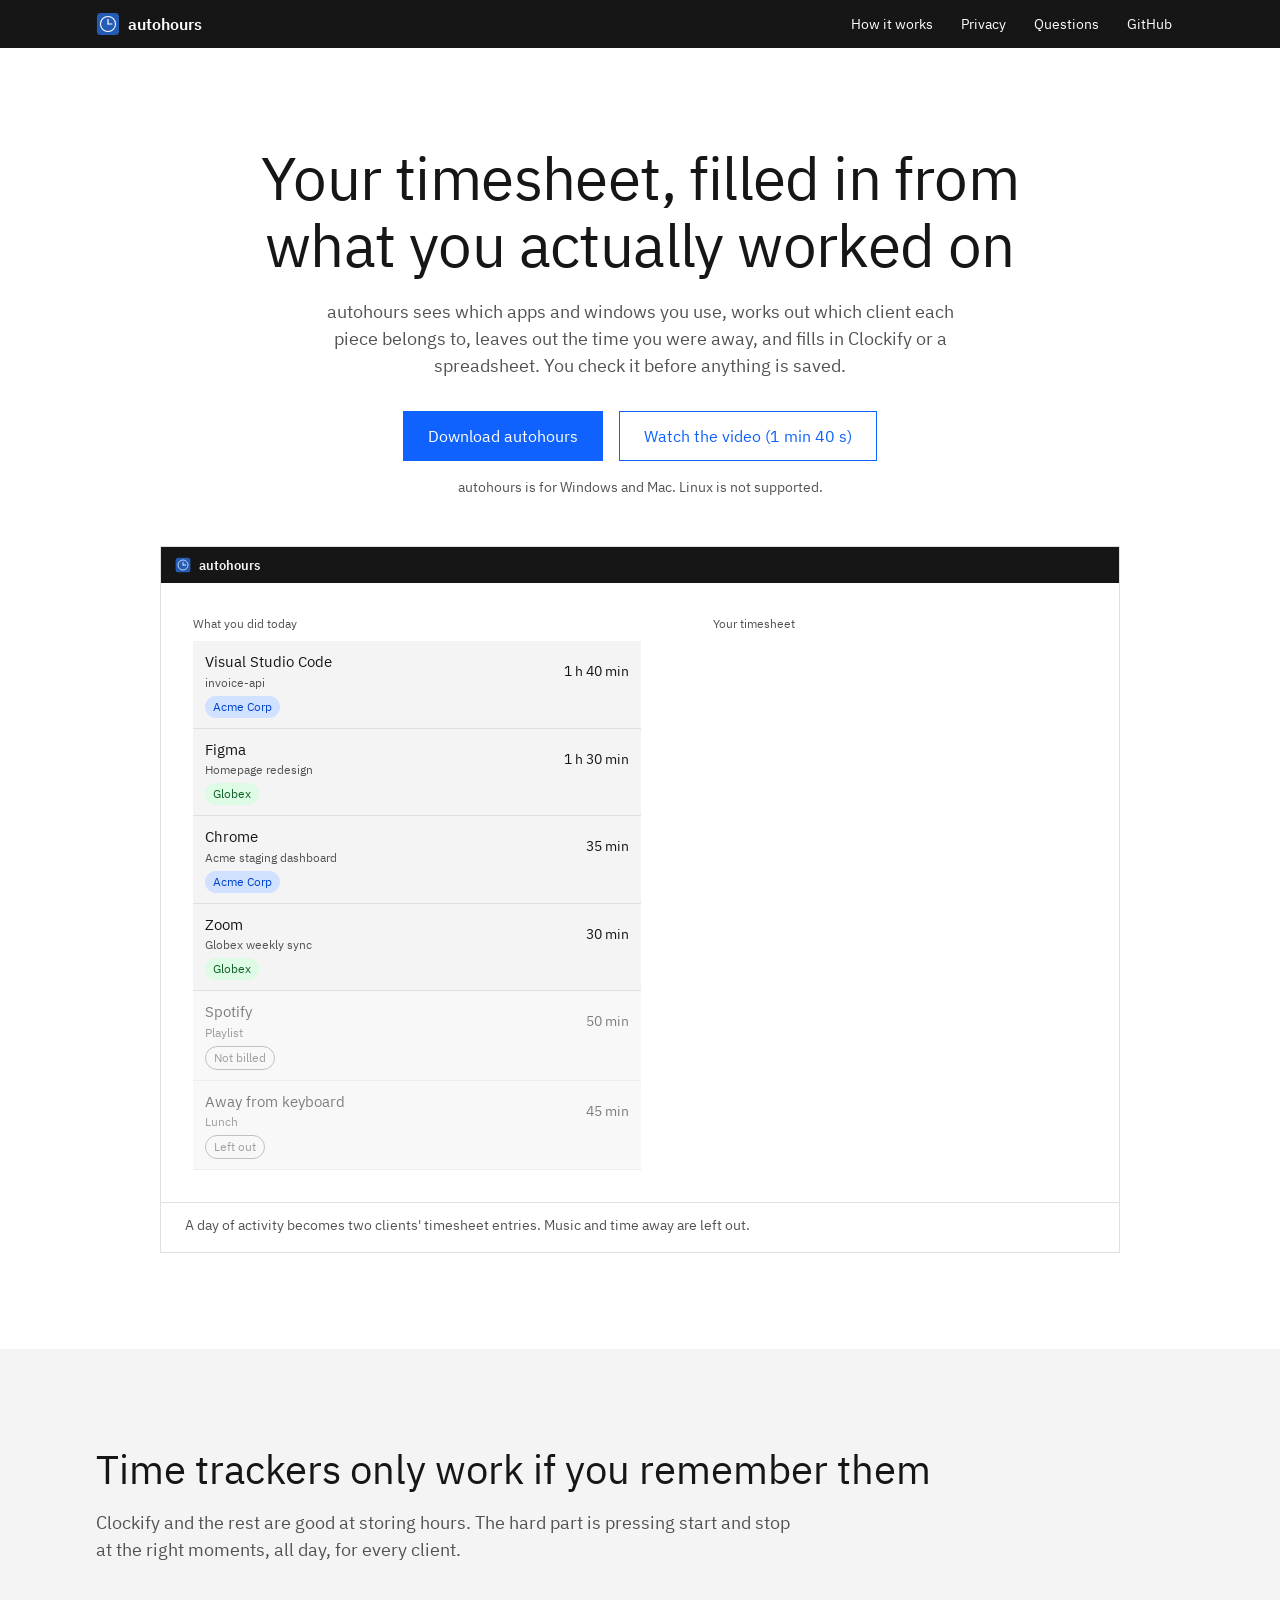
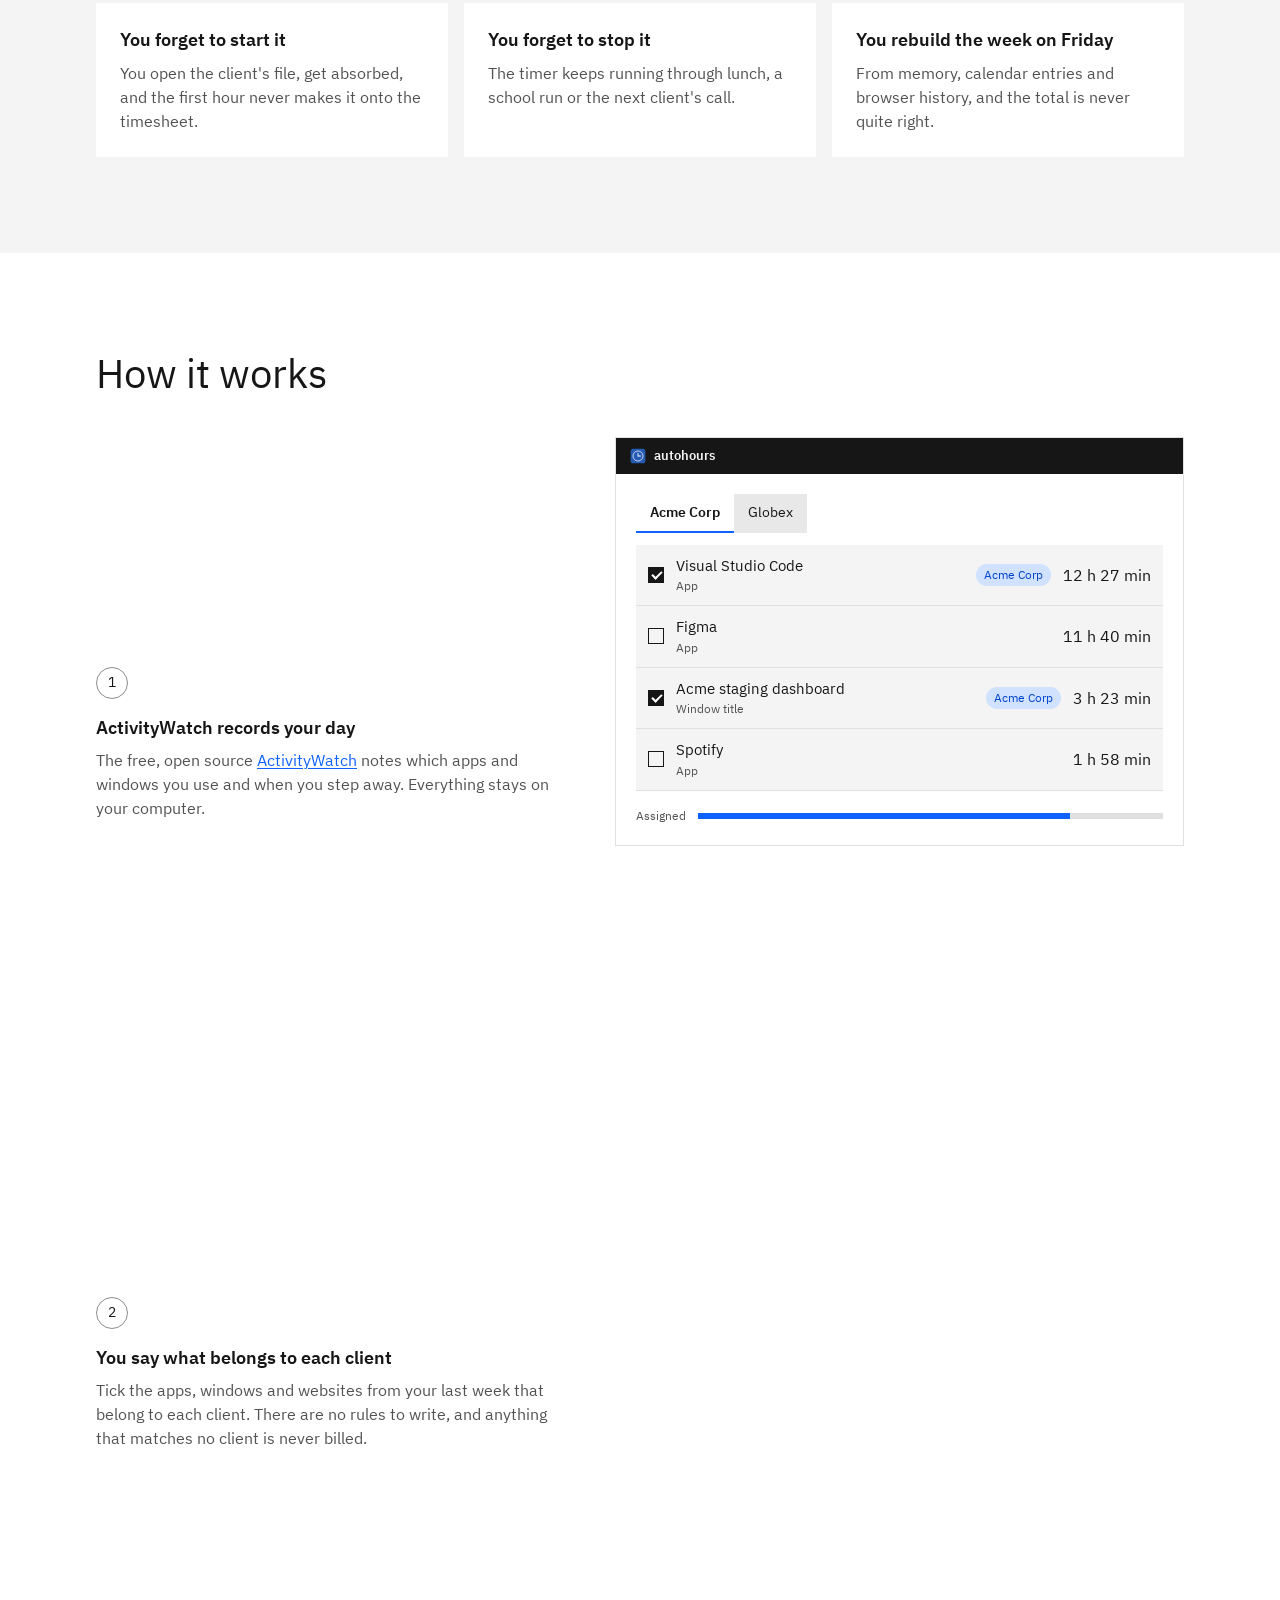
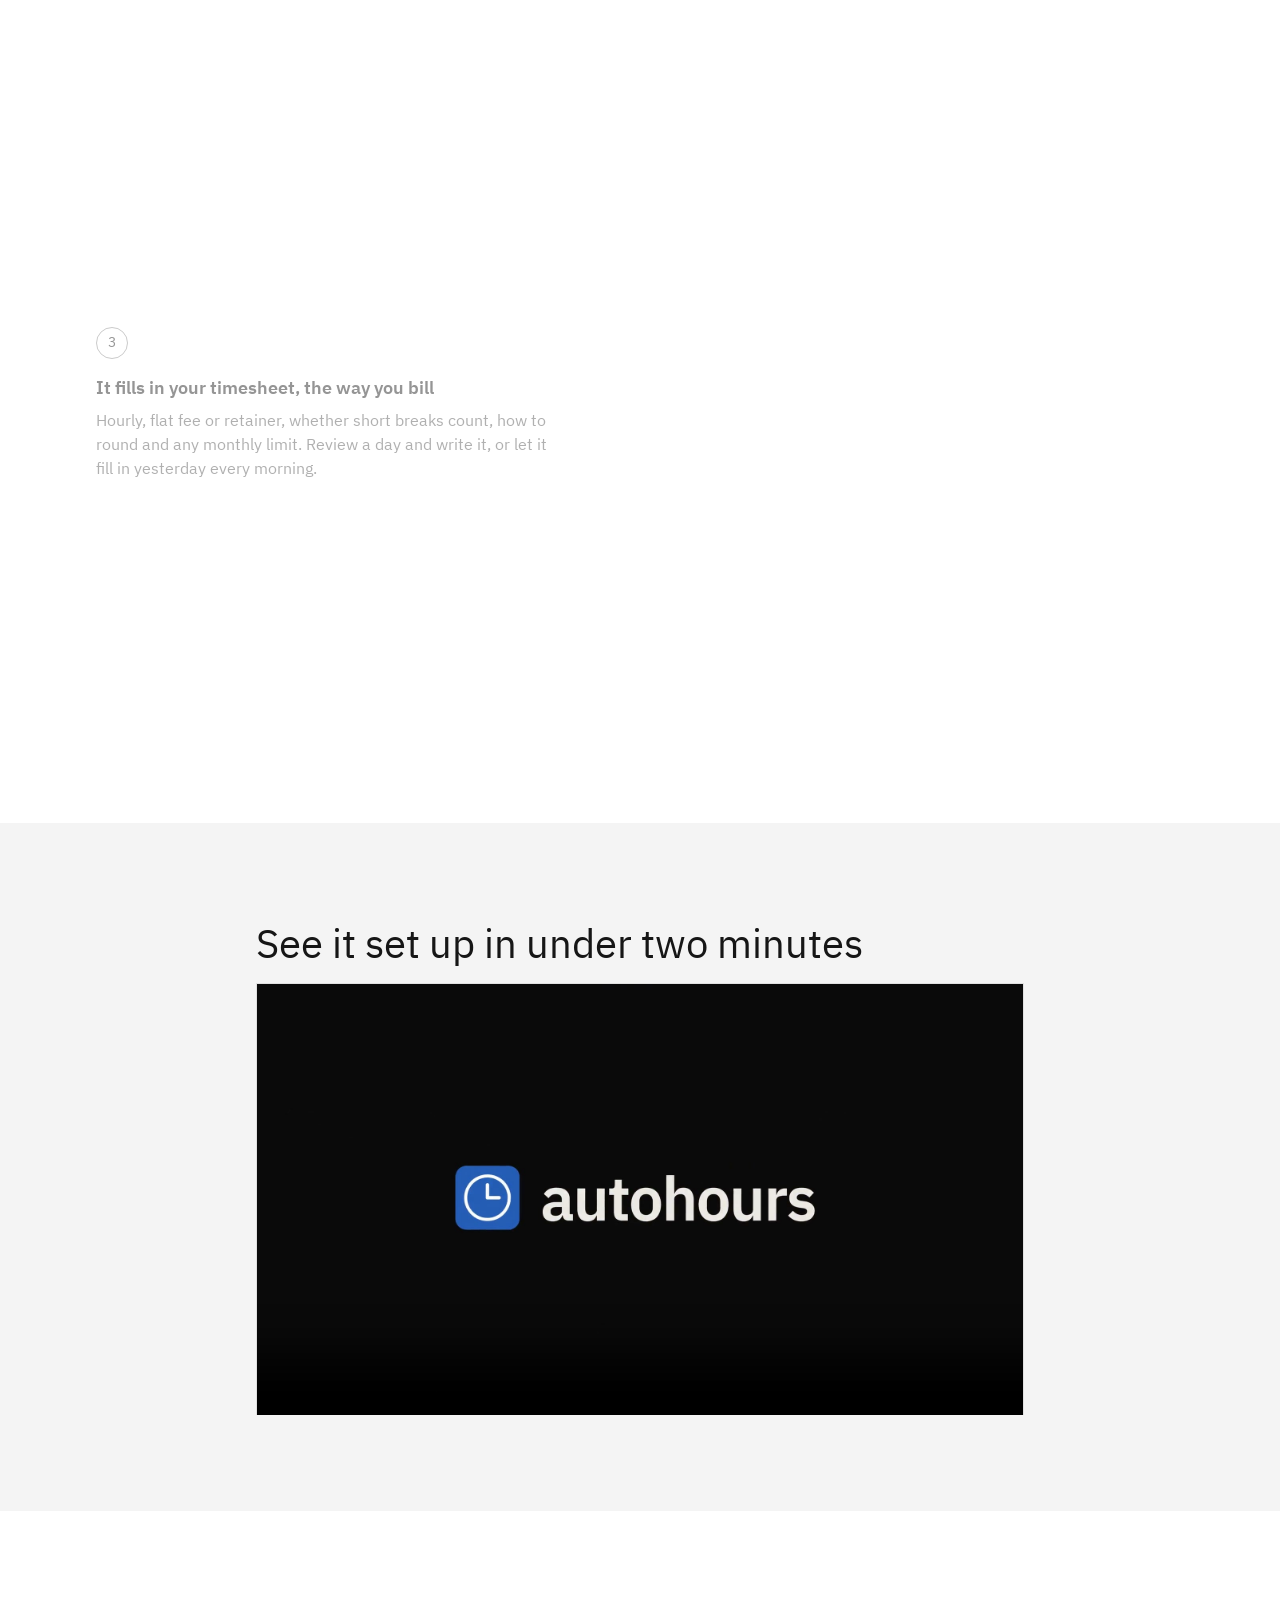
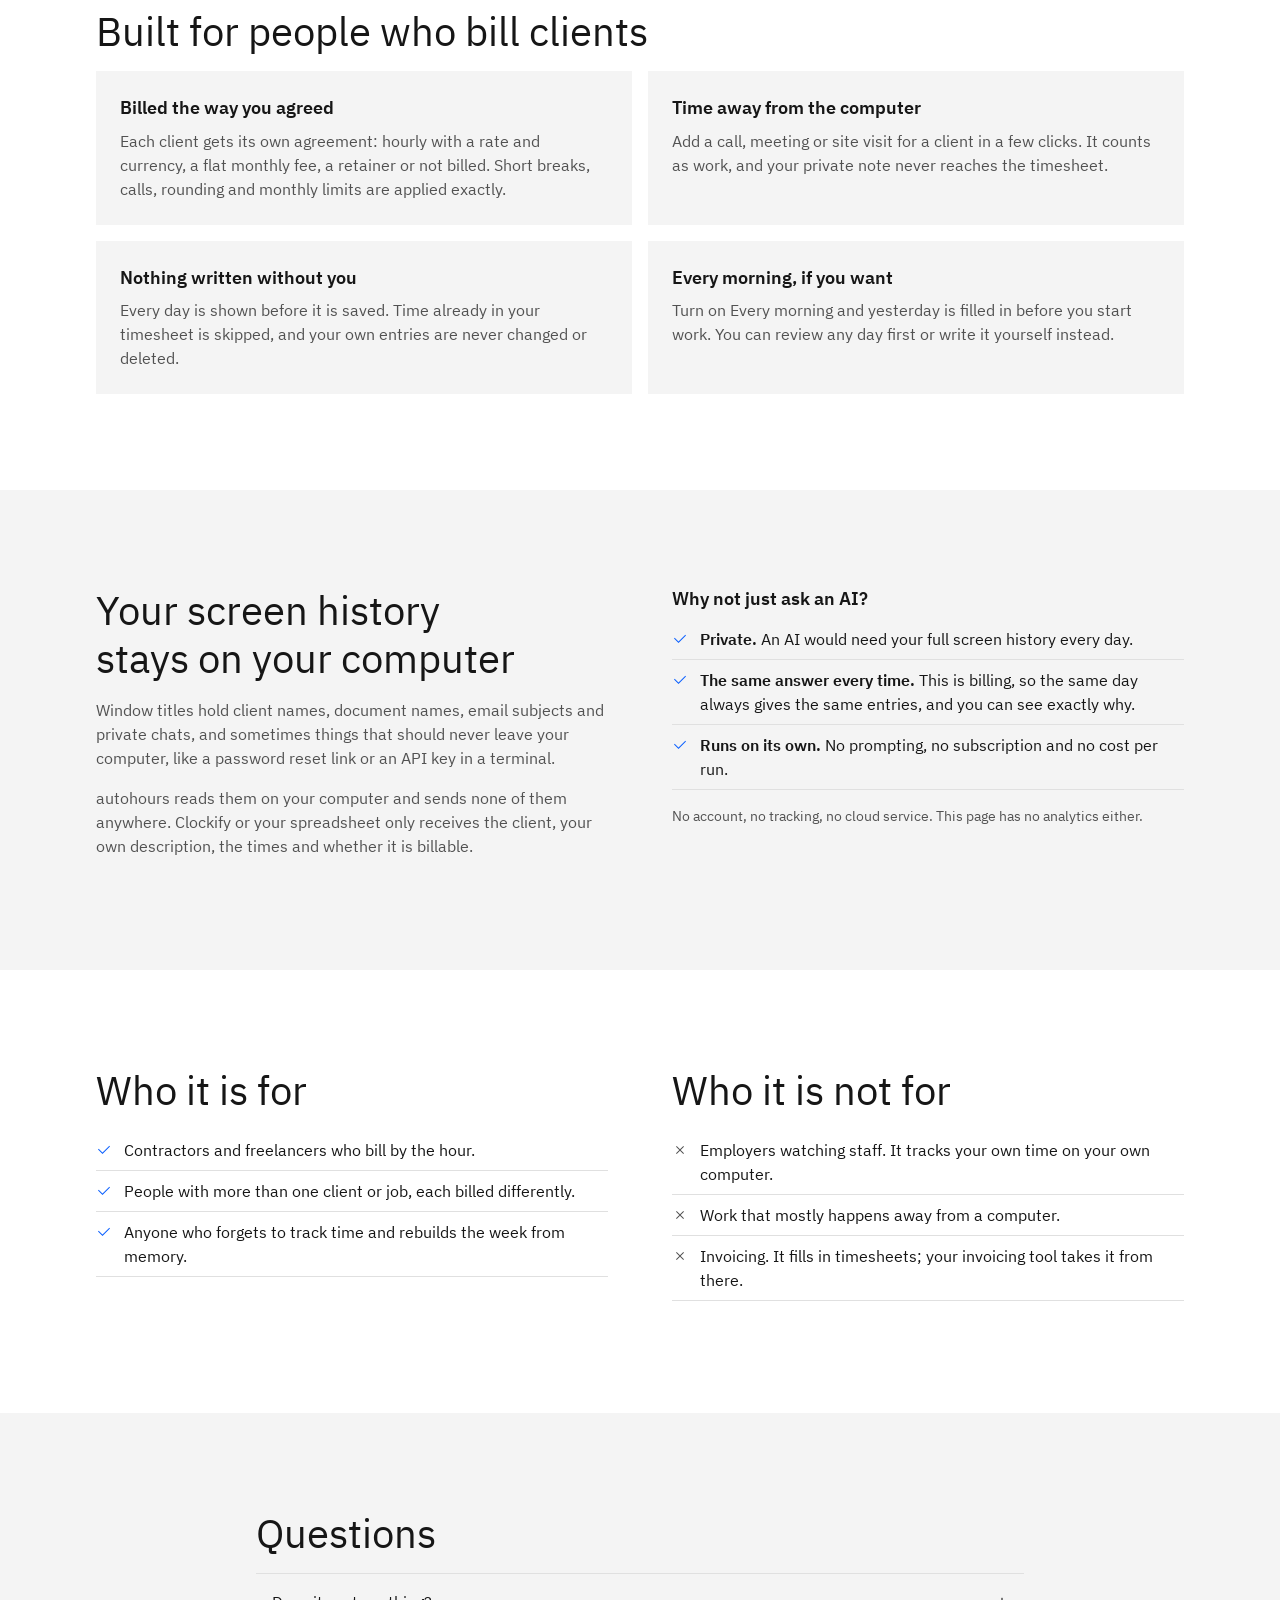
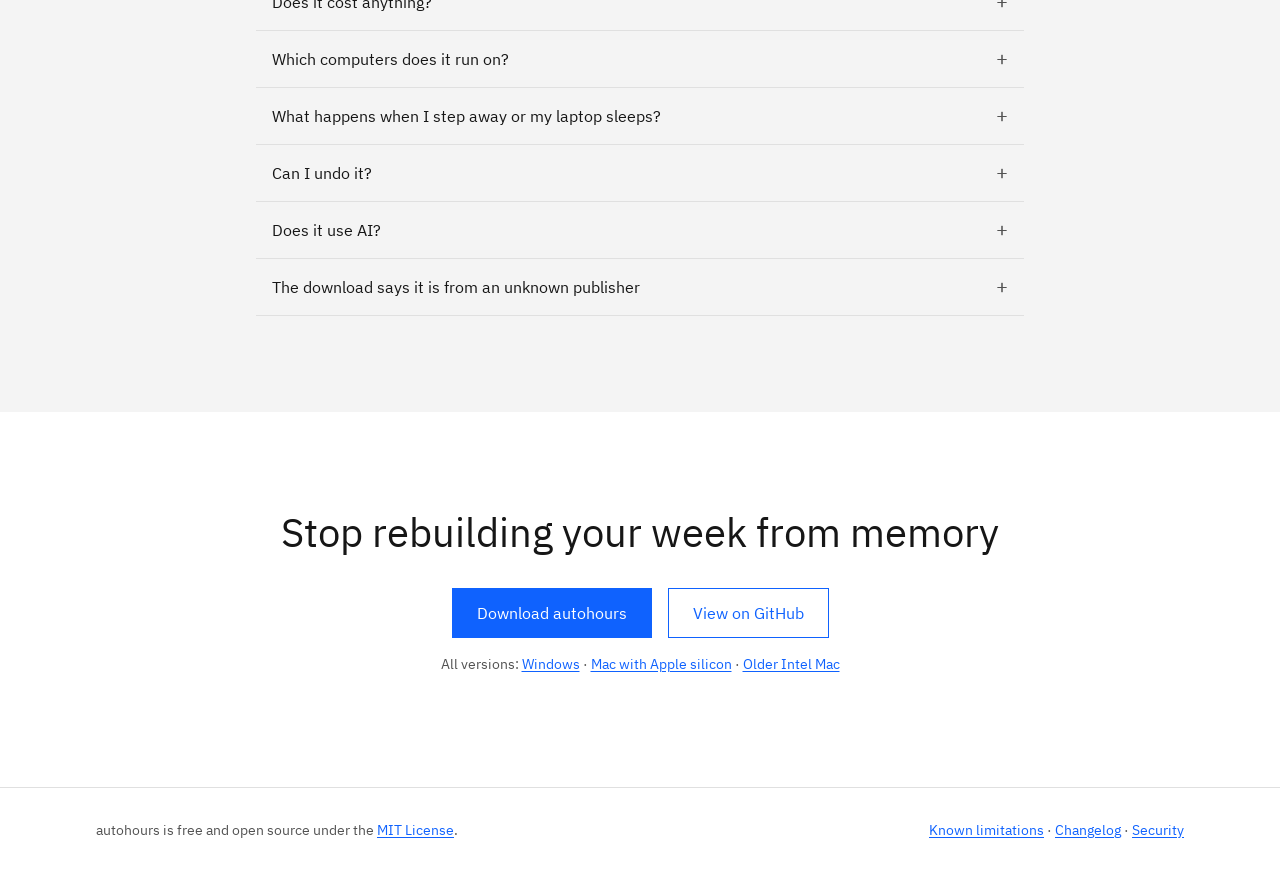
==== commit 27e828c4: "Landing page: video pop-up, strict security headers, security.txt; link the site from the README" ====
--- a/site/index.html
+++ b/site/index.html
@@ -34,7 +34,7 @@
       <p class="lead">autohours sees which apps and windows you use, works out which client each piece belongs to, leaves out the time you were away, and fills in Clockify or a spreadsheet. You check it before anything is saved.</p>
       <div class="actions">
         <a class="button primary" id="download" href="https://github.com/Gabriel-Dalton/autohours/releases/latest">Download autohours</a>
-        <a class="button ghost" href="#video">Watch the video (1 min 40 s)</a>
+        <a class="button ghost" href="#video" data-play-video>Watch the video (1 min 40 s)</a>
       </div>
       <p class="fine" id="download-note">Free for Windows and Mac. Works with <a href="https://activitywatch.net/">ActivityWatch</a>, also free.</p>
       <figure class="demo" id="hero-demo" aria-labelledby="hero-demo-caption">
@@ -43,20 +43,20 @@
           <div class="demo-col">
             <p class="demo-label">What you did today</p>
             <ul class="activity">
-              <li style="--i:0"><span class="item"><b>Visual Studio Code</b><small>invoice-api</small></span><span class="dur">1 h 40 min</span><span class="tag acme">Acme Corp</span></li>
-              <li style="--i:1"><span class="item"><b>Figma</b><small>Homepage redesign</small></span><span class="dur">1 h 30 min</span><span class="tag globex">Globex</span></li>
-              <li style="--i:2"><span class="item"><b>Chrome</b><small>Acme staging dashboard</small></span><span class="dur">35 min</span><span class="tag acme">Acme Corp</span></li>
-              <li style="--i:3"><span class="item"><b>Zoom</b><small>Globex weekly sync</small></span><span class="dur">30 min</span><span class="tag globex">Globex</span></li>
-              <li style="--i:4" class="skip-row"><span class="item"><b>Spotify</b><small>Playlist</small></span><span class="dur">50 min</span><span class="tag none">Not billed</span></li>
-              <li style="--i:5" class="skip-row"><span class="item"><b>Away from keyboard</b><small>Lunch</small></span><span class="dur">45 min</span><span class="tag none">Left out</span></li>
+              <li data-i="0"><span class="item"><b>Visual Studio Code</b><small>invoice-api</small></span><span class="dur">1 h 40 min</span><span class="tag acme">Acme Corp</span></li>
+              <li data-i="1"><span class="item"><b>Figma</b><small>Homepage redesign</small></span><span class="dur">1 h 30 min</span><span class="tag globex">Globex</span></li>
+              <li data-i="2"><span class="item"><b>Chrome</b><small>Acme staging dashboard</small></span><span class="dur">35 min</span><span class="tag acme">Acme Corp</span></li>
+              <li data-i="3"><span class="item"><b>Zoom</b><small>Globex weekly sync</small></span><span class="dur">30 min</span><span class="tag globex">Globex</span></li>
+              <li data-i="4" class="skip-row"><span class="item"><b>Spotify</b><small>Playlist</small></span><span class="dur">50 min</span><span class="tag none">Not billed</span></li>
+              <li data-i="5" class="skip-row"><span class="item"><b>Away from keyboard</b><small>Lunch</small></span><span class="dur">45 min</span><span class="tag none">Left out</span></li>
             </ul>
           </div>
           <div class="demo-arrow" aria-hidden="true"></div>
           <div class="demo-col">
             <p class="demo-label">Your timesheet</p>
             <ul class="entries">
-              <li style="--i:0"><span class="dot acme" aria-hidden="true"></span><span>Acme Corp</span><span class="count" data-minutes="135">2 h 15 min</span></li>
-              <li style="--i:1"><span class="dot globex" aria-hidden="true"></span><span>Globex</span><span class="count" data-minutes="120">2 h 0 min</span></li>
+              <li data-i="0"><span class="dot acme" aria-hidden="true"></span><span>Acme Corp</span><span class="count" data-minutes="135">2 h 15 min</span></li>
+              <li data-i="1"><span class="dot globex" aria-hidden="true"></span><span>Globex</span><span class="count" data-minutes="120">2 h 0 min</span></li>
             </ul>
             <div class="totals">
               <div><small>Time</small><strong class="count" data-minutes="255">4 h 15 min</strong></div>
@@ -111,19 +111,19 @@
               <div class="mini-note"><span class="ok" aria-hidden="true"></span><span><b>ActivityWatch is running</b><small>Recording apps and time away on this computer</small></span></div>
               <p class="demo-label">Recording now</p>
               <ul class="mini-list">
-                <li style="--i:0"><span class="item"><b>Visual Studio Code</b><small>checkout.py</small></span><span class="tick-up" data-from="62">1 h 2 min</span></li>
-                <li style="--i:1"><span class="item"><b>Figma</b><small>Brand kit</small></span><span class="tick-up" data-from="38">38 min</span></li>
-                <li style="--i:2"><span class="item"><b>Slack</b><small>#general</small></span><span>12 min</span></li>
-                <li style="--i:3" class="away"><span class="item"><b>Away from keyboard</b><small>Coffee</small></span><span>9 min</span></li>
+                <li data-i="0"><span class="item"><b>Visual Studio Code</b><small>checkout.py</small></span><span class="tick-up" data-from="62">1 h 2 min</span></li>
+                <li data-i="1"><span class="item"><b>Figma</b><small>Brand kit</small></span><span class="tick-up" data-from="38">38 min</span></li>
+                <li data-i="2"><span class="item"><b>Slack</b><small>#general</small></span><span>12 min</span></li>
+                <li data-i="3" class="away"><span class="item"><b>Away from keyboard</b><small>Coffee</small></span><span>9 min</span></li>
               </ul>
             </div>
             <div class="scene" data-scene="2">
               <div class="mini-tabs"><span class="on">Acme Corp</span><span>Globex</span></div>
               <ul class="mini-list checks">
-                <li style="--i:0" class="pick"><span class="box" aria-hidden="true"></span><span class="item"><b>Visual Studio Code</b><small>App</small></span><span class="tag acme">Acme Corp</span><span>12 h 27 min</span></li>
-                <li style="--i:1"><span class="box" aria-hidden="true"></span><span class="item"><b>Figma</b><small>App</small></span><span></span><span>11 h 40 min</span></li>
-                <li style="--i:2" class="pick"><span class="box" aria-hidden="true"></span><span class="item"><b>Acme staging dashboard</b><small>Window title</small></span><span class="tag acme">Acme Corp</span><span>3 h 23 min</span></li>
-                <li style="--i:3"><span class="box" aria-hidden="true"></span><span class="item"><b>Spotify</b><small>App</small></span><span></span><span>1 h 58 min</span></li>
+                <li data-i="0" class="pick"><span class="box" aria-hidden="true"></span><span class="item"><b>Visual Studio Code</b><small>App</small></span><span class="tag acme">Acme Corp</span><span>12 h 27 min</span></li>
+                <li data-i="1"><span class="box" aria-hidden="true"></span><span class="item"><b>Figma</b><small>App</small></span><span></span><span>11 h 40 min</span></li>
+                <li data-i="2" class="pick"><span class="box" aria-hidden="true"></span><span class="item"><b>Acme staging dashboard</b><small>Window title</small></span><span class="tag acme">Acme Corp</span><span>3 h 23 min</span></li>
+                <li data-i="3"><span class="box" aria-hidden="true"></span><span class="item"><b>Spotify</b><small>App</small></span><span></span><span>1 h 58 min</span></li>
               </ul>
               <div class="mini-coverage"><span>Assigned</span><span class="bar"><span></span></span></div>
             </div>
@@ -218,6 +218,16 @@
       <p class="fine" id="all-downloads">All versions: <a href="https://github.com/Gabriel-Dalton/autohours/releases/latest/download/autohours-windows.exe">Windows</a> · <a href="https://github.com/Gabriel-Dalton/autohours/releases/latest/download/autohours-macos-apple-silicon.zip">Mac with Apple silicon</a> · <a href="https://github.com/Gabriel-Dalton/autohours/releases/latest/download/autohours-macos-intel.zip">Older Intel Mac</a></p>
     </section>
   </main>
+
+  <dialog class="player" id="player" aria-label="autohours video">
+    <div class="player-bar">
+      <span>See it set up in under two minutes</span>
+      <button type="button" class="player-close" aria-label="Close video">Close</button>
+    </div>
+    <video controls playsinline preload="none" poster="assets/video-poster.jpg" width="1920" height="1080">
+      <source src="assets/autohours.mp4" type="video/mp4">
+    </video>
+  </dialog>
 
   <footer class="site-footer">
     <div class="wrap footer-row">
--- a/site/styles.css
+++ b/site/styles.css
@@ -101,6 +101,15 @@
 .site-footer { border-top: 1px solid var(--border); padding-block: 2rem; font-size: 0.875rem; color: var(--text-secondary); }
 .footer-row { display: flex; flex-wrap: wrap; justify-content: space-between; gap: 0.5rem 2rem; }
 .footer-row p { margin: 0; }
+
+/* Video pop-up. Native dialog: Escape closes it and focus returns to the button. */
+.player { padding: 0; border: 0; background: #000; color: #f4f4f4; width: min(72rem, calc(100vw - 2rem)); max-width: none; }
+.player::backdrop { background: rgb(0 0 0 / 0.8); }
+.player-bar { display: flex; justify-content: space-between; align-items: center; gap: 1rem; padding: 0.5rem 0.5rem 0.5rem 1rem; background: #161616; font-size: 0.875rem; }
+.player-close { background: transparent; color: #f4f4f4; border: 1px solid #6f6f6f; padding: 0.5rem 1rem; font: inherit; cursor: pointer; }
+.player-close:hover { background: #333333; }
+.player video { width: 100%; }
+@media (max-width: 42rem) { .player { width: 100vw; margin: auto 0; } }
 
 /* Hero demo and walkthrough scenes: small, faithful versions of the app's own screens. */
 .demo, .scene-frame { margin: 3rem auto 0; max-width: 60rem; background: var(--background); border: 1px solid var(--border); text-align: left; }
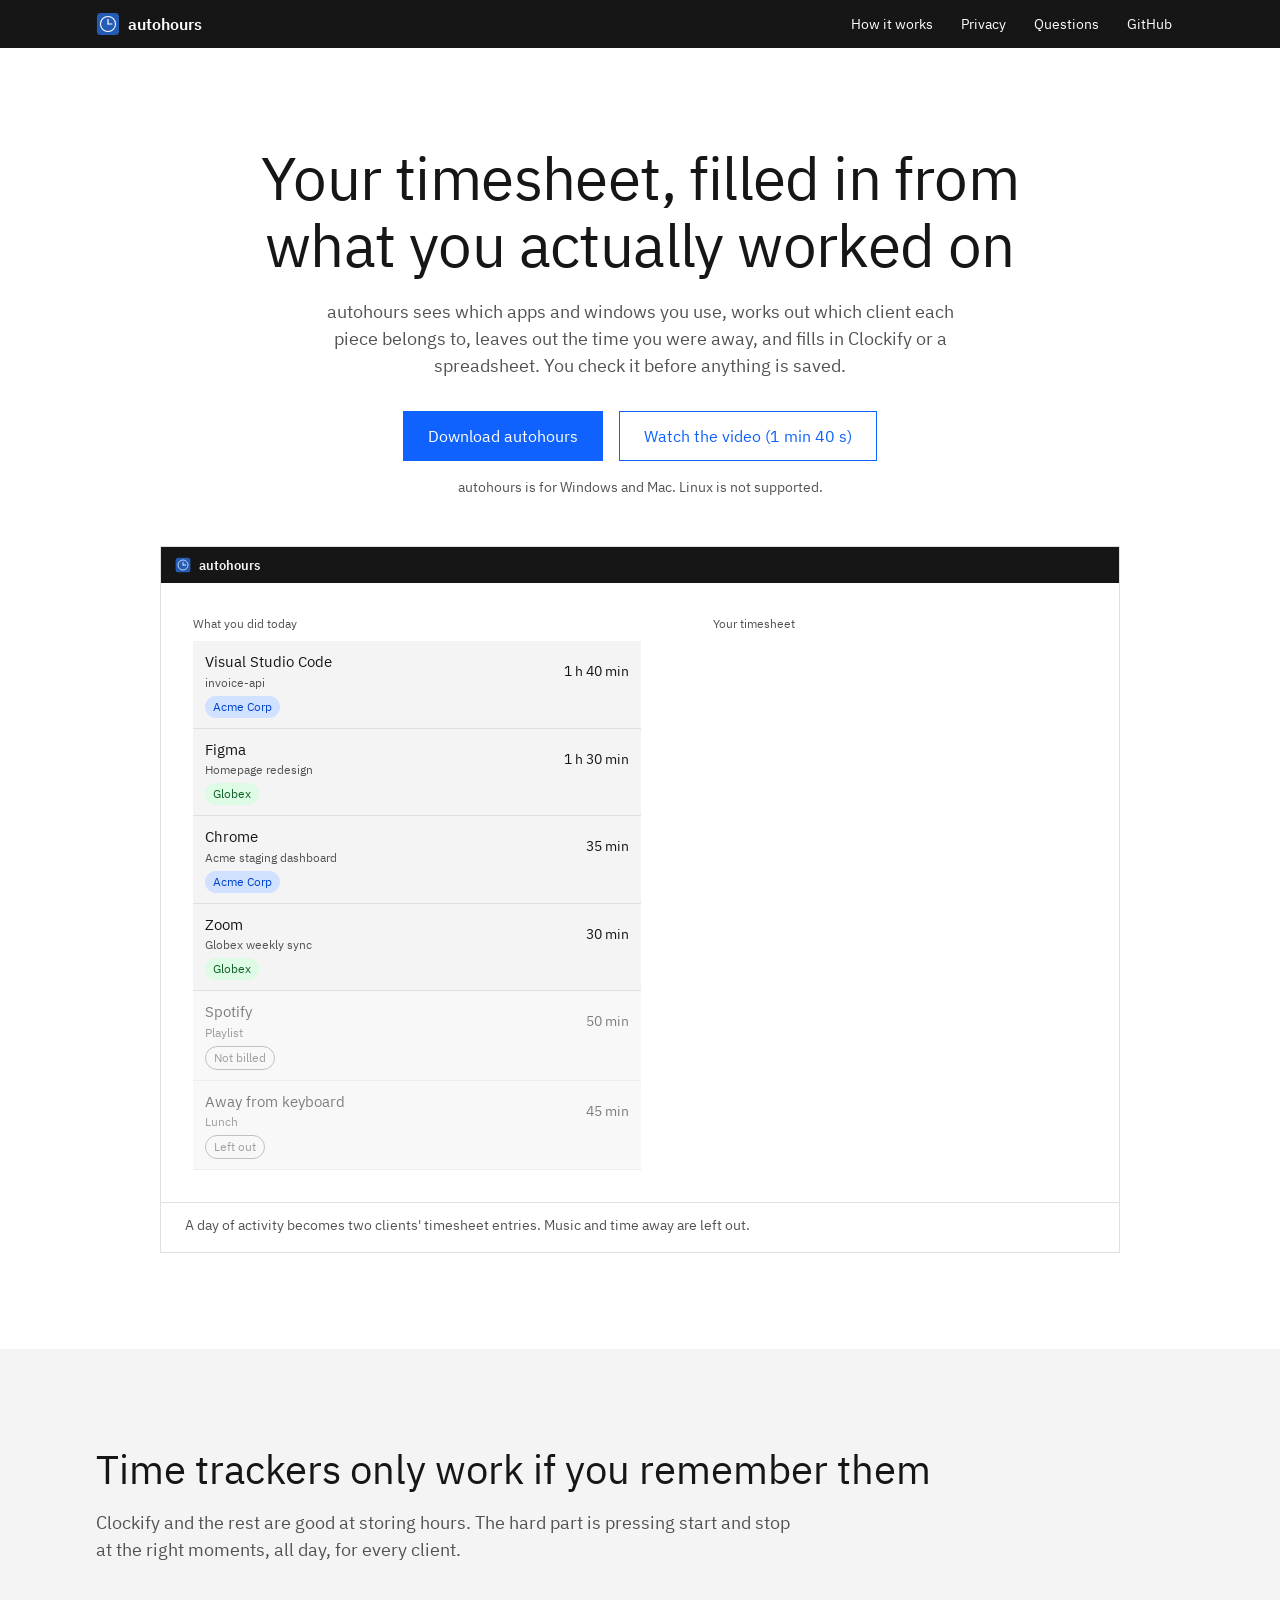
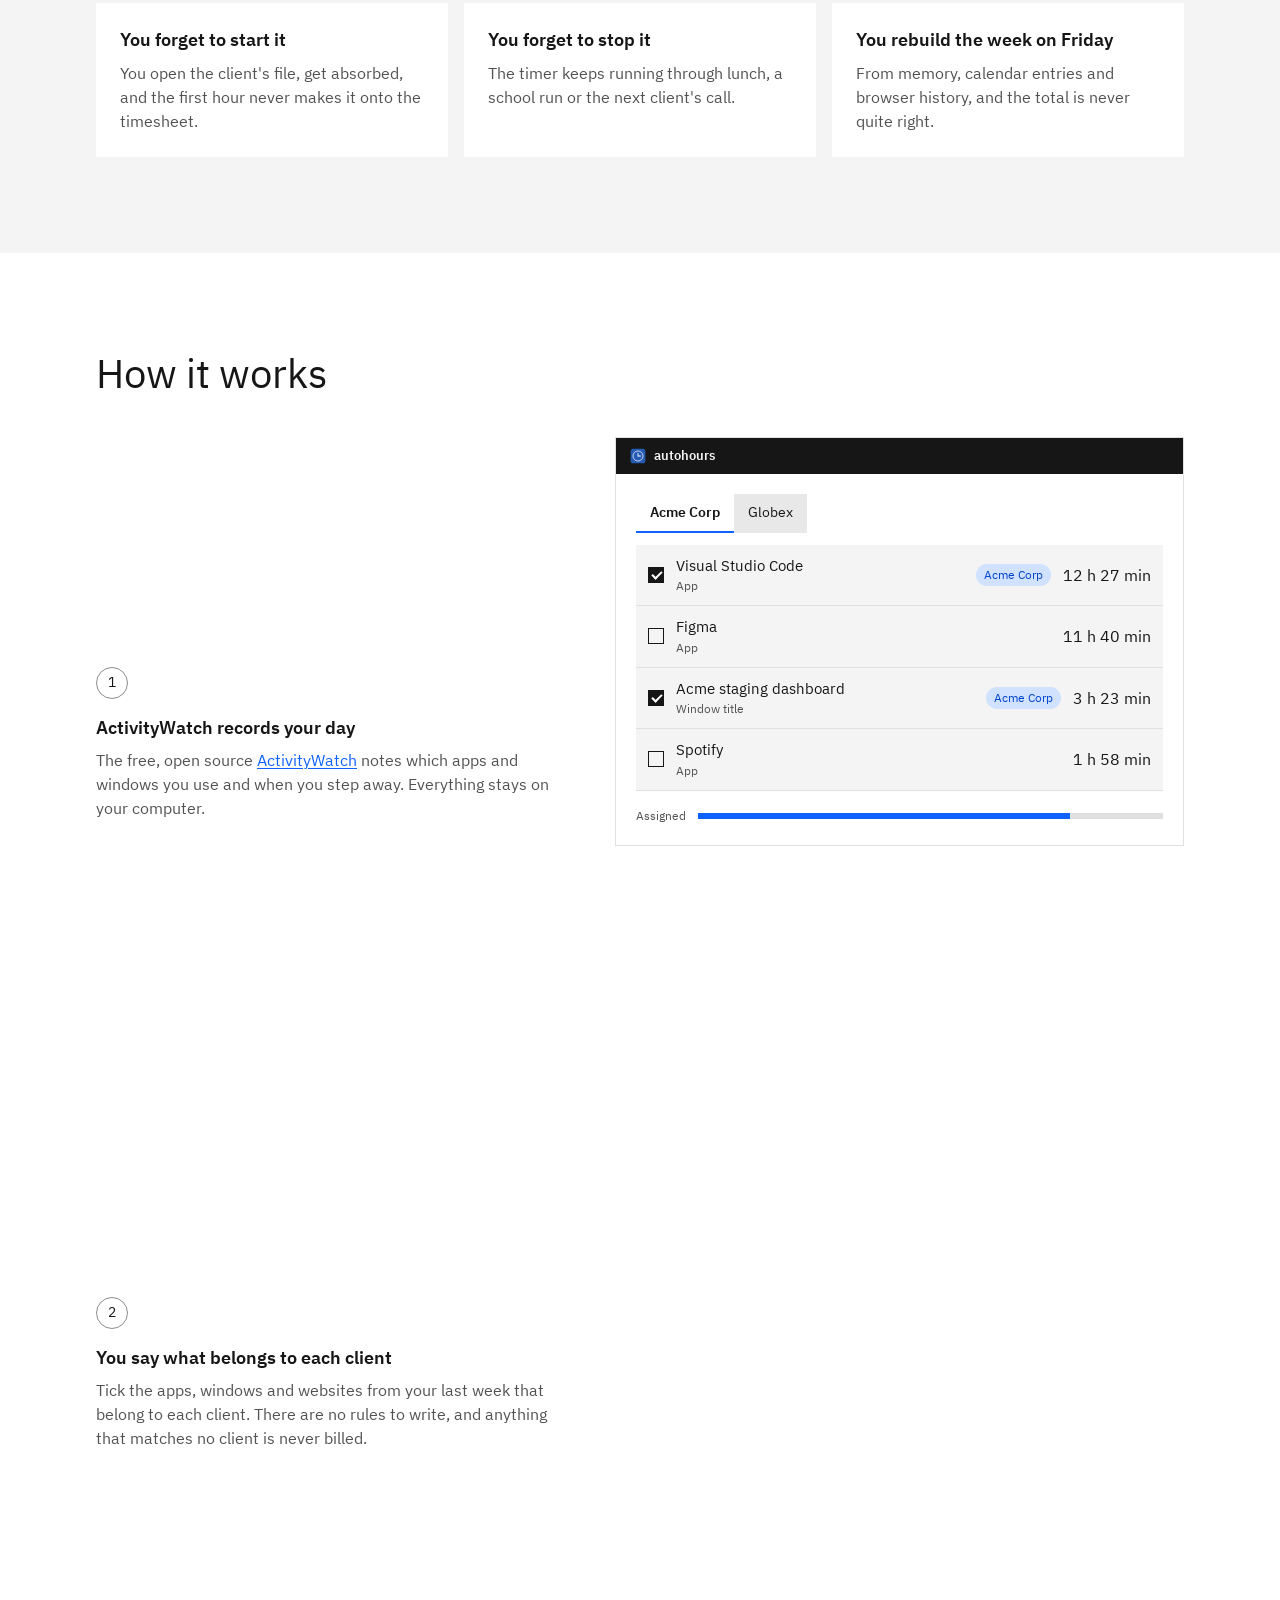
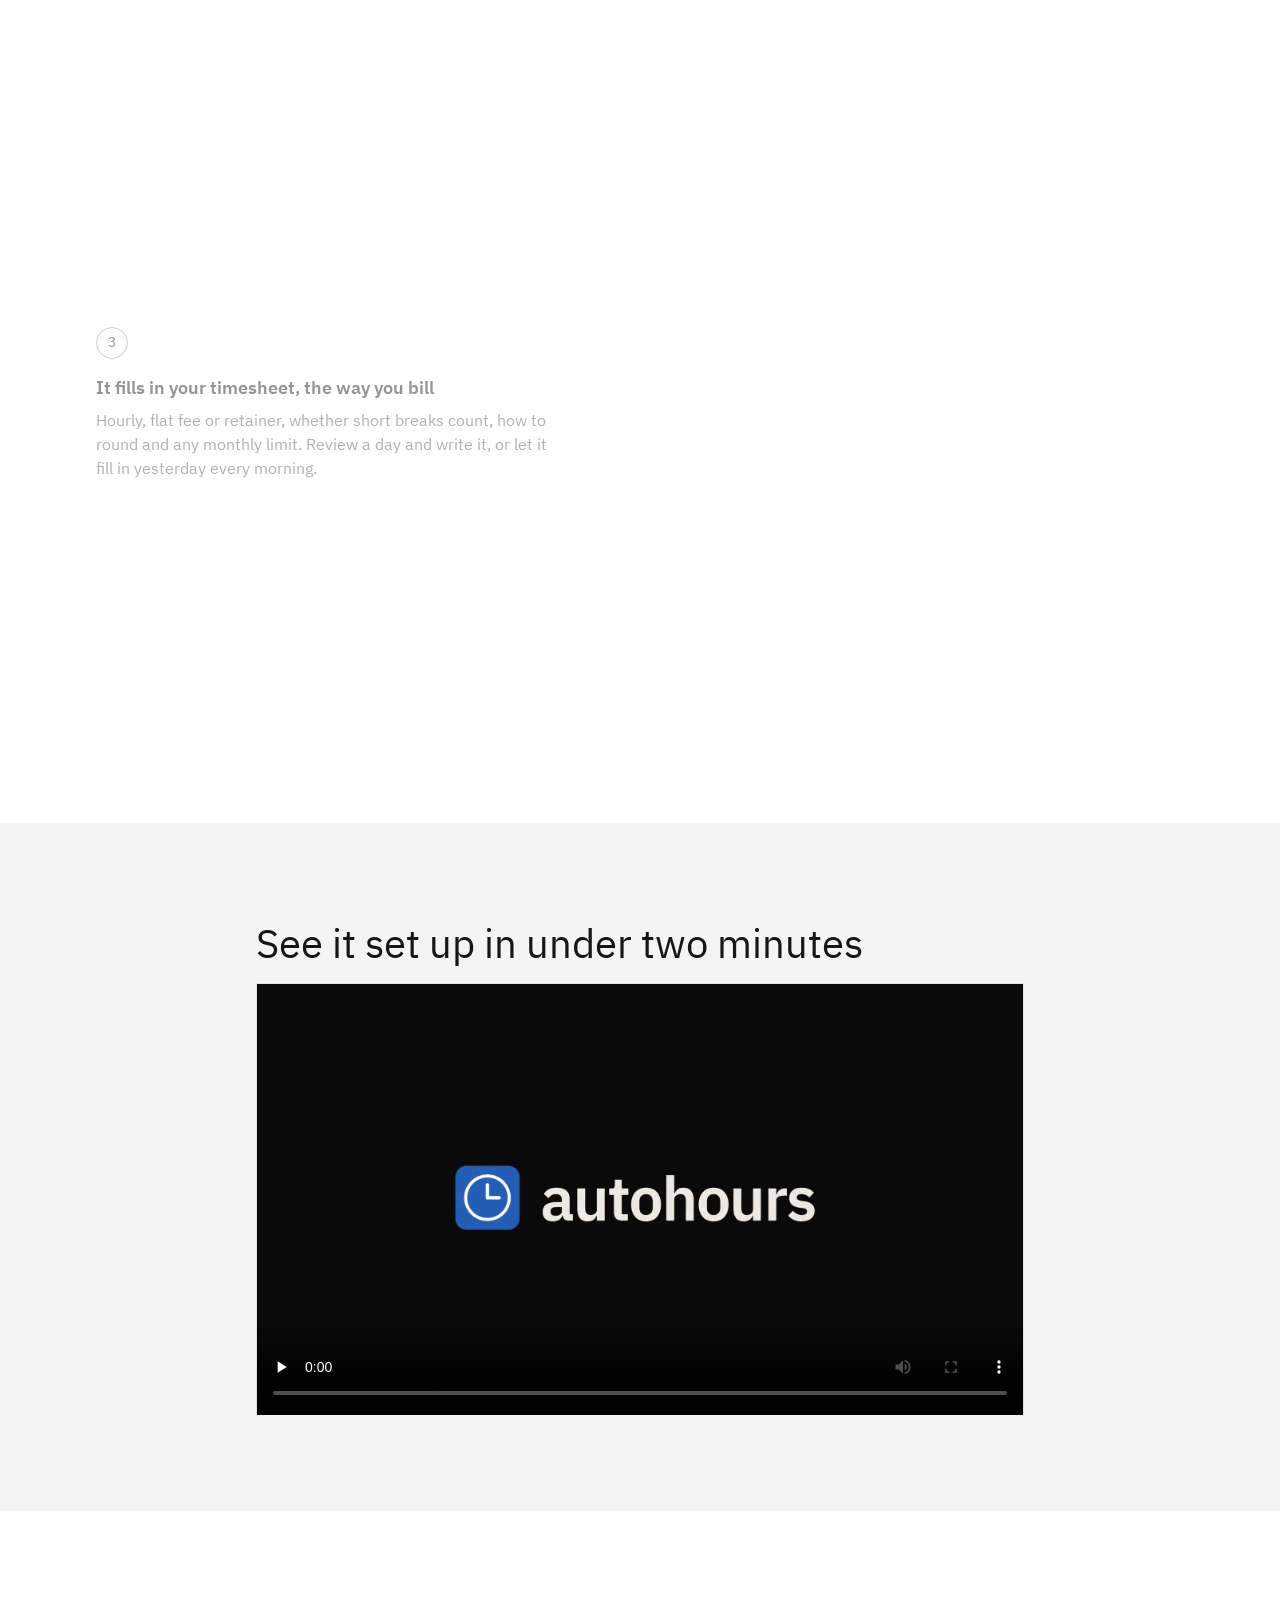
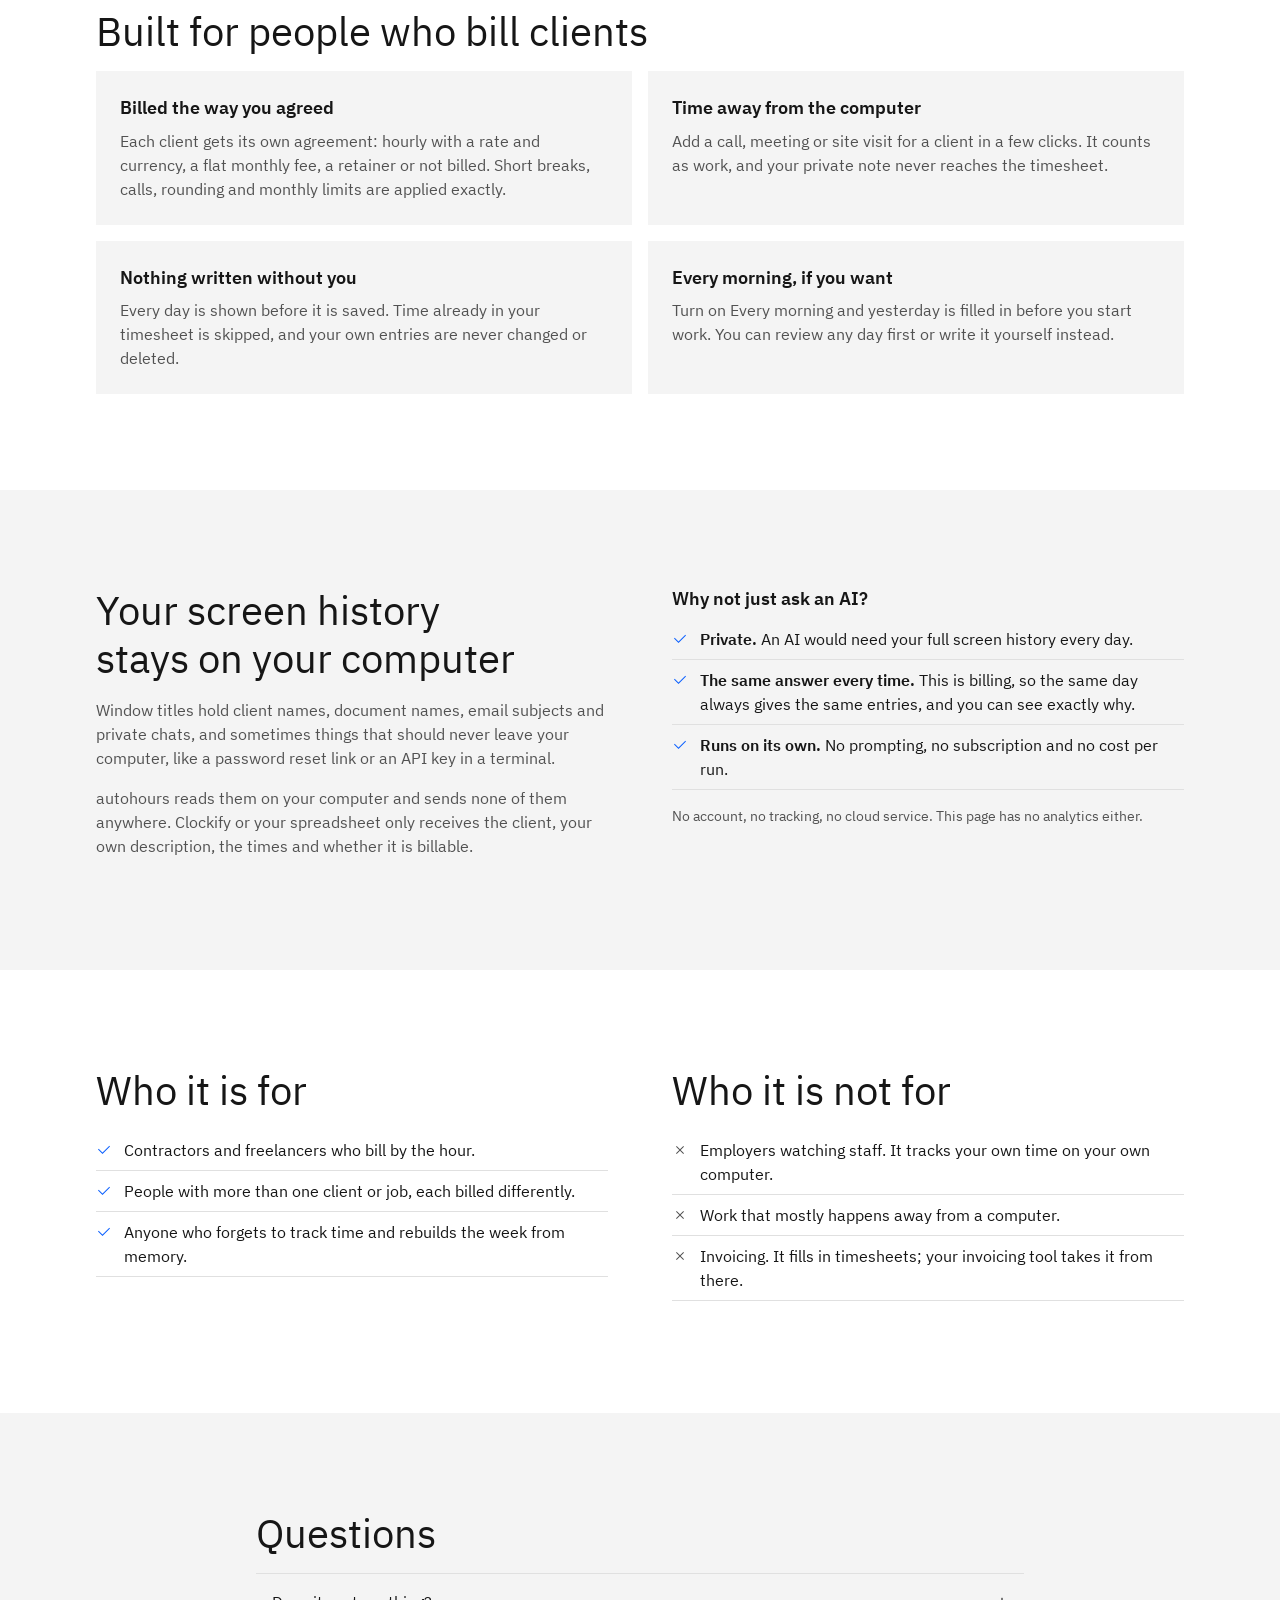
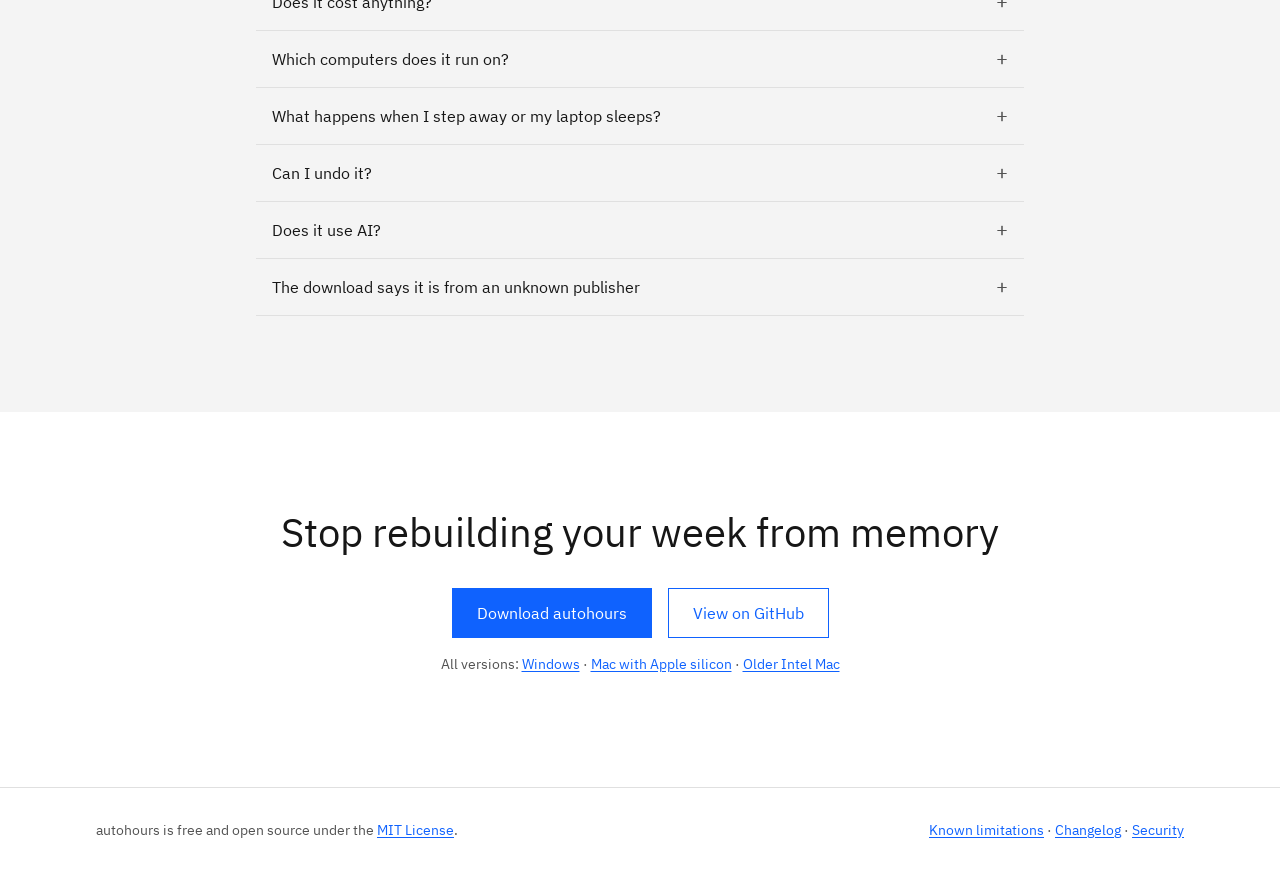
==== commit 11a7f114: "Landing page video: Unmute button when sound is blocked or off, Play button when playback is blocked" ====
--- a/site/index.html
+++ b/site/index.html
@@ -224,9 +224,13 @@
       <span>See it set up in under two minutes</span>
       <button type="button" class="player-close" aria-label="Close video">Close</button>
     </div>
-    <video controls playsinline preload="none" poster="assets/video-poster.jpg" width="1920" height="1080">
-      <source src="assets/autohours.mp4" type="video/mp4">
-    </video>
+    <div class="player-stage">
+      <video controls playsinline preload="none" poster="assets/video-poster.jpg" width="1920" height="1080">
+        <source src="assets/autohours.mp4" type="video/mp4">
+      </video>
+      <button type="button" class="player-unmute" hidden>Unmute</button>
+      <button type="button" class="player-start" hidden>Play video</button>
+    </div>
   </dialog>
 
   <footer class="site-footer">
--- a/site/styles.css
+++ b/site/styles.css
@@ -23,6 +23,7 @@
 @media (prefers-reduced-motion: reduce) { html { scroll-behavior: auto; } }
 body { margin: 0; background: var(--background); color: var(--text); font: 400 1rem/1.5 "IBM Plex Sans", system-ui, sans-serif; -webkit-font-smoothing: antialiased; }
 img, video { display: block; max-width: 100%; height: auto; }
+[hidden] { display: none !important; }
 a { color: var(--link); text-underline-offset: 0.15em; }
 a:hover { color: var(--link-hover); }
 :focus-visible { outline: 2px solid var(--focus); outline-offset: 2px; }
@@ -109,6 +110,14 @@
 .player-close { background: transparent; color: #f4f4f4; border: 1px solid #6f6f6f; padding: 0.5rem 1rem; font: inherit; cursor: pointer; }
 .player-close:hover { background: #333333; }
 .player video { width: 100%; }
+.player-stage { position: relative; }
+.player-unmute, .player-start { position: absolute; border: 0; cursor: pointer; font: inherit; color: #ffffff; background: #0f62fe; }
+.player-unmute:hover, .player-start:hover { background: #0050e6; }
+.player-unmute { top: 1rem; left: 1rem; display: inline-flex; align-items: center; gap: 0.5rem; padding: 0.625rem 1rem 0.625rem 0.875rem; }
+.player-unmute::before { content: ""; width: 1.25rem; height: 1.25rem; background: currentColor;
+  -webkit-mask: url("data:image/svg+xml,%3Csvg xmlns='http://www.w3.org/2000/svg' viewBox='0 0 32 32'%3E%3Cpath d='M27.16 8.08 25.7 9.48a11.94 11.94 0 0 1 0 13.04l1.46 1.4a13.95 13.95 0 0 0 0-15.84zM22.72 12.26l-1.46 1.43a4.38 4.38 0 0 1 0 4.62l1.46 1.43a6.37 6.37 0 0 0 0-7.48zM18 30a1 1 0 0 1-.71-.3L9.67 22H3a1 1 0 0 1-1-1V11a1 1 0 0 1 1-1h6.67l7.62-7.7a1 1 0 0 1 1.41 0A1 1 0 0 1 19 3v26a1 1 0 0 1-1 1z'/%3E%3C/svg%3E") center / contain no-repeat;
+  mask: url("data:image/svg+xml,%3Csvg xmlns='http://www.w3.org/2000/svg' viewBox='0 0 32 32'%3E%3Cpath d='M27.16 8.08 25.7 9.48a11.94 11.94 0 0 1 0 13.04l1.46 1.4a13.95 13.95 0 0 0 0-15.84zM22.72 12.26l-1.46 1.43a4.38 4.38 0 0 1 0 4.62l1.46 1.43a6.37 6.37 0 0 0 0-7.48zM18 30a1 1 0 0 1-.71-.3L9.67 22H3a1 1 0 0 1-1-1V11a1 1 0 0 1 1-1h6.67l7.62-7.7a1 1 0 0 1 1.41 0A1 1 0 0 1 19 3v26a1 1 0 0 1-1 1z'/%3E%3C/svg%3E") center / contain no-repeat; }
+.player-start { top: 50%; left: 50%; transform: translate(-50%, -50%); padding: 1rem 2rem; font-size: 1.125rem; }
 @media (max-width: 42rem) { .player { width: 100vw; margin: auto 0; } }
 
 /* Hero demo and walkthrough scenes: small, faithful versions of the app's own screens. */
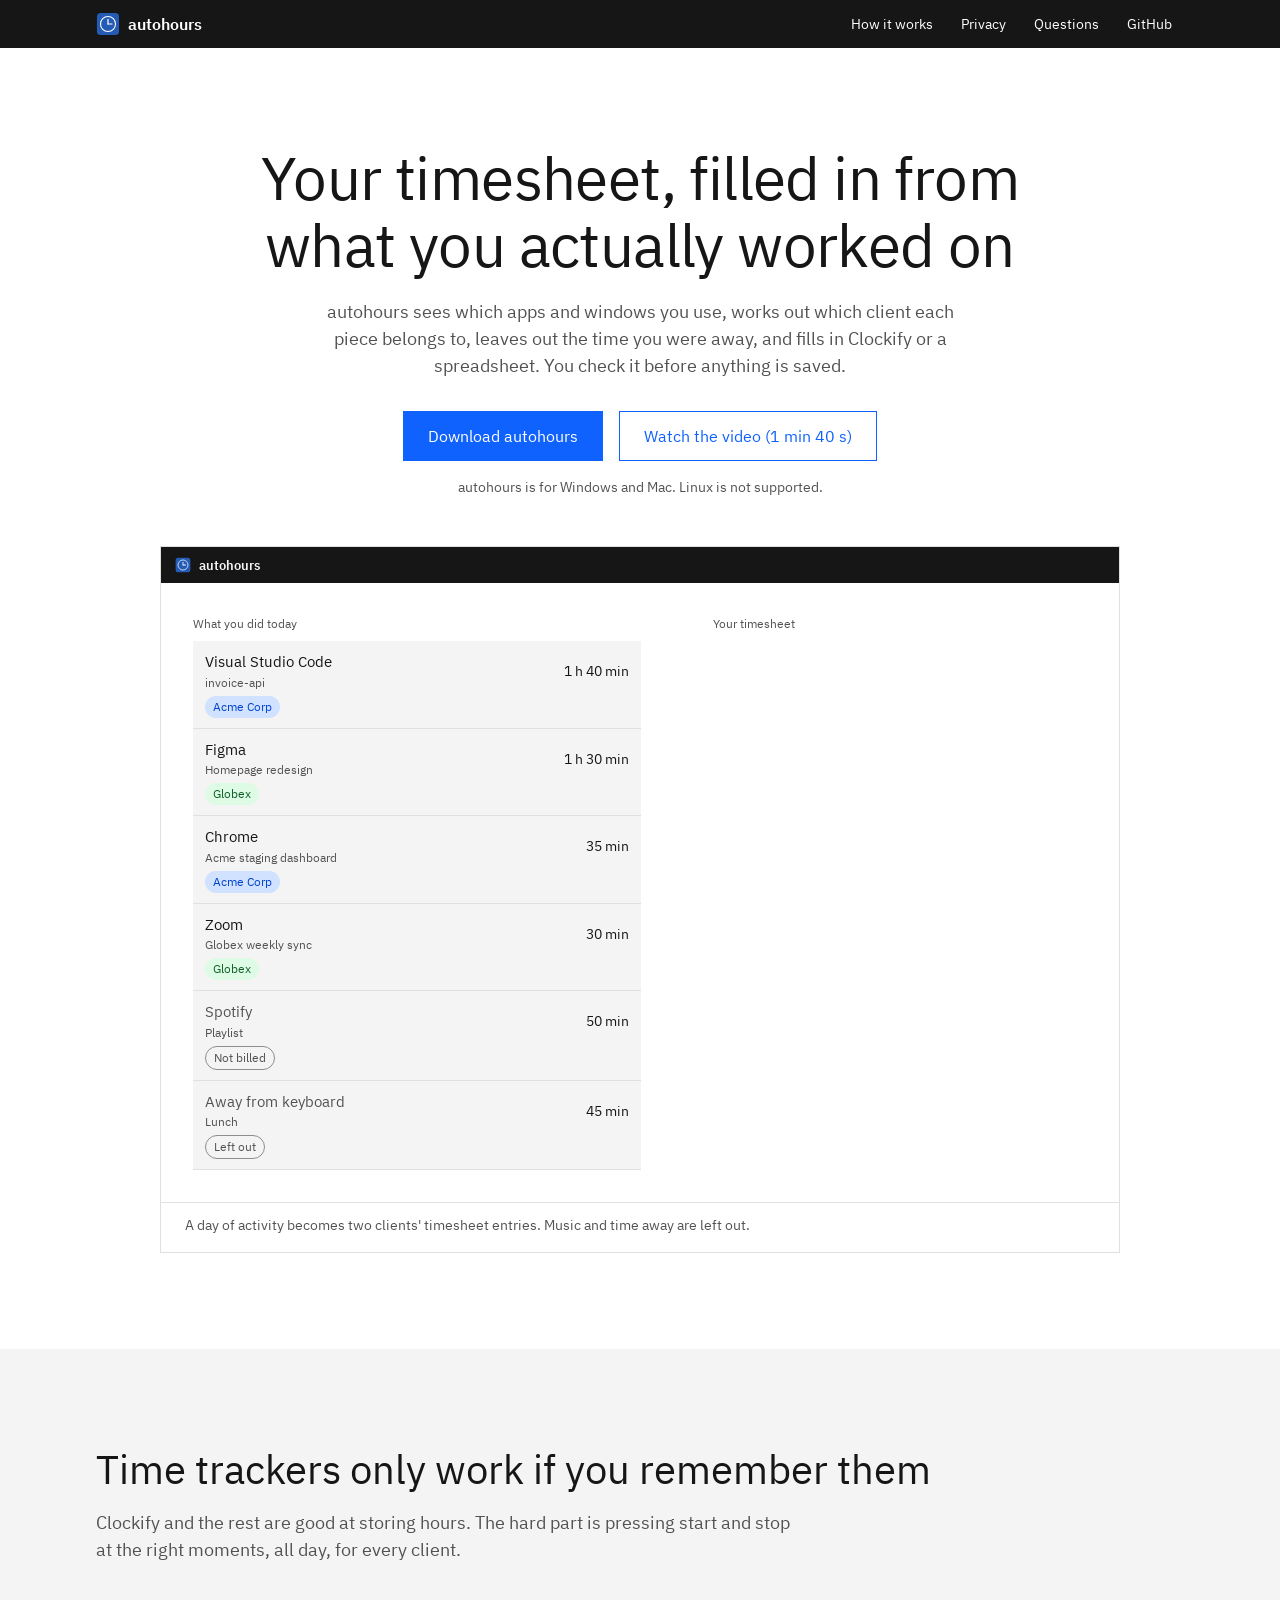
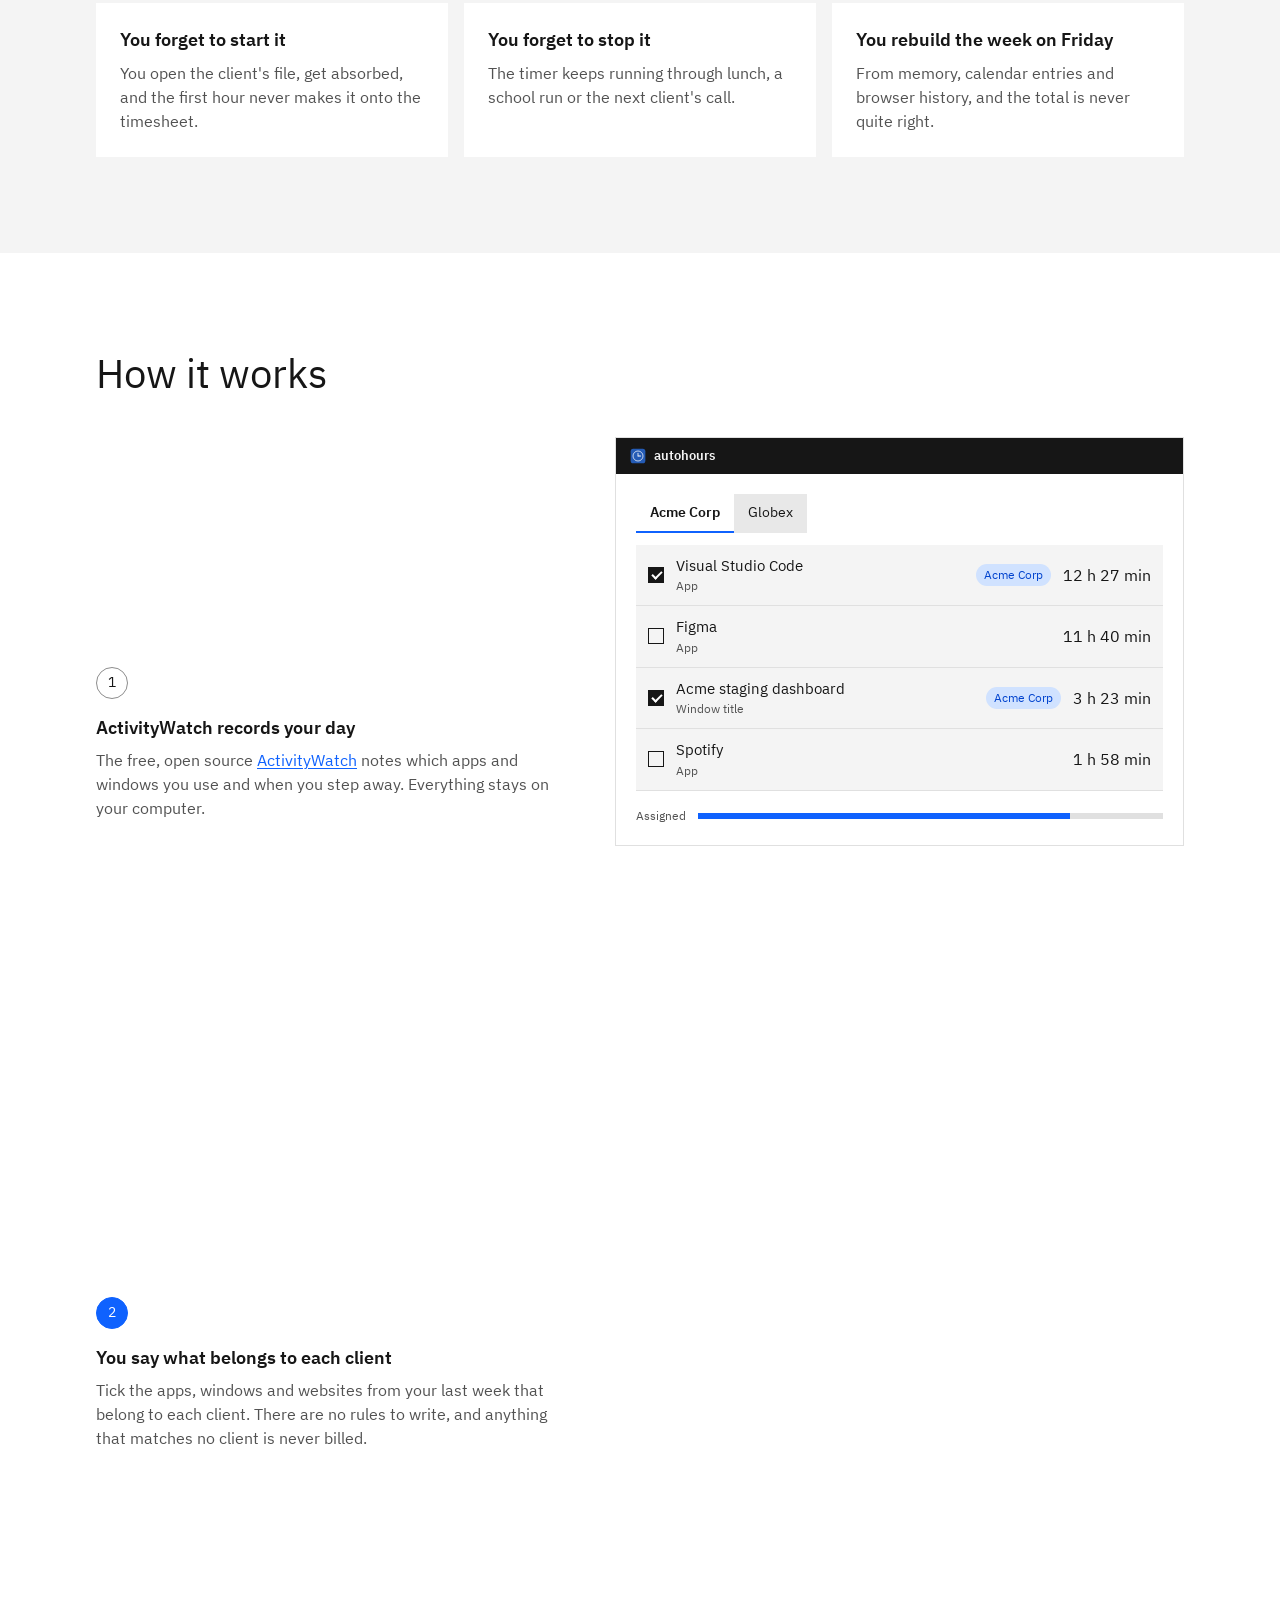
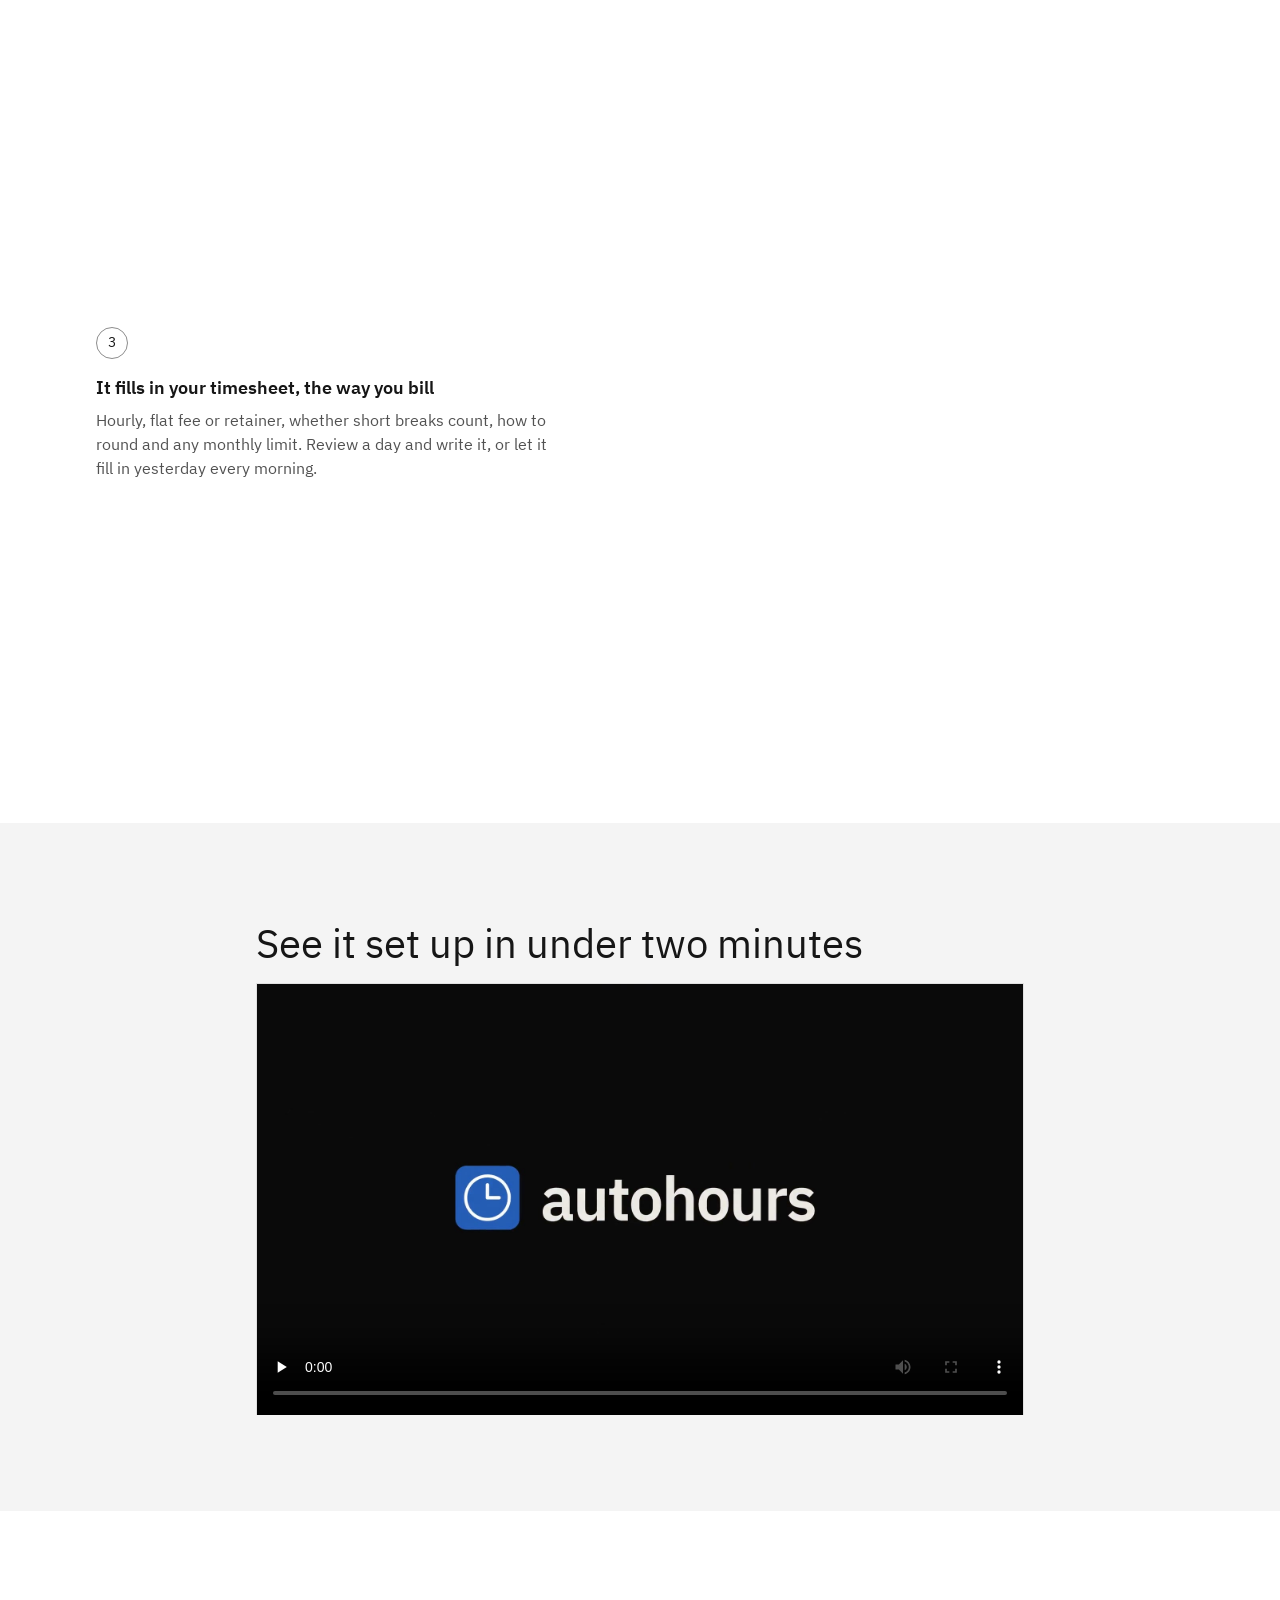
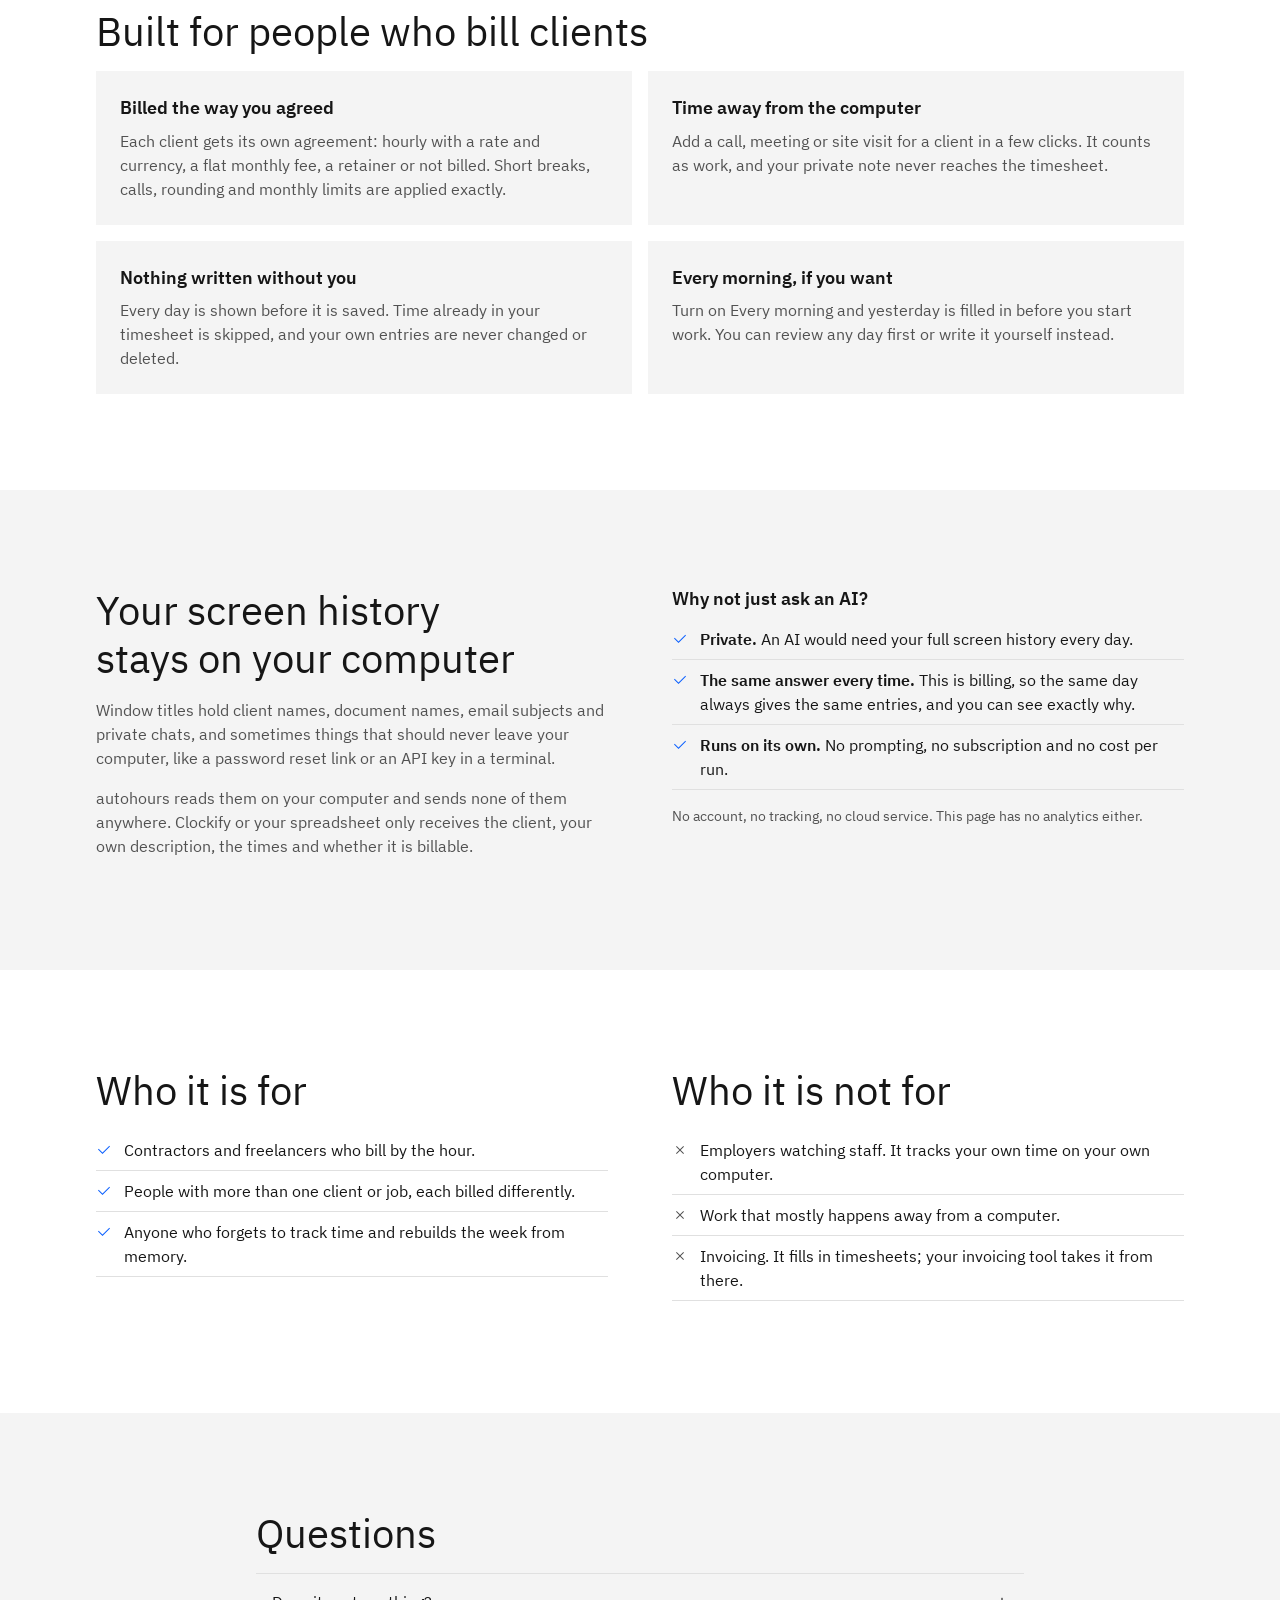
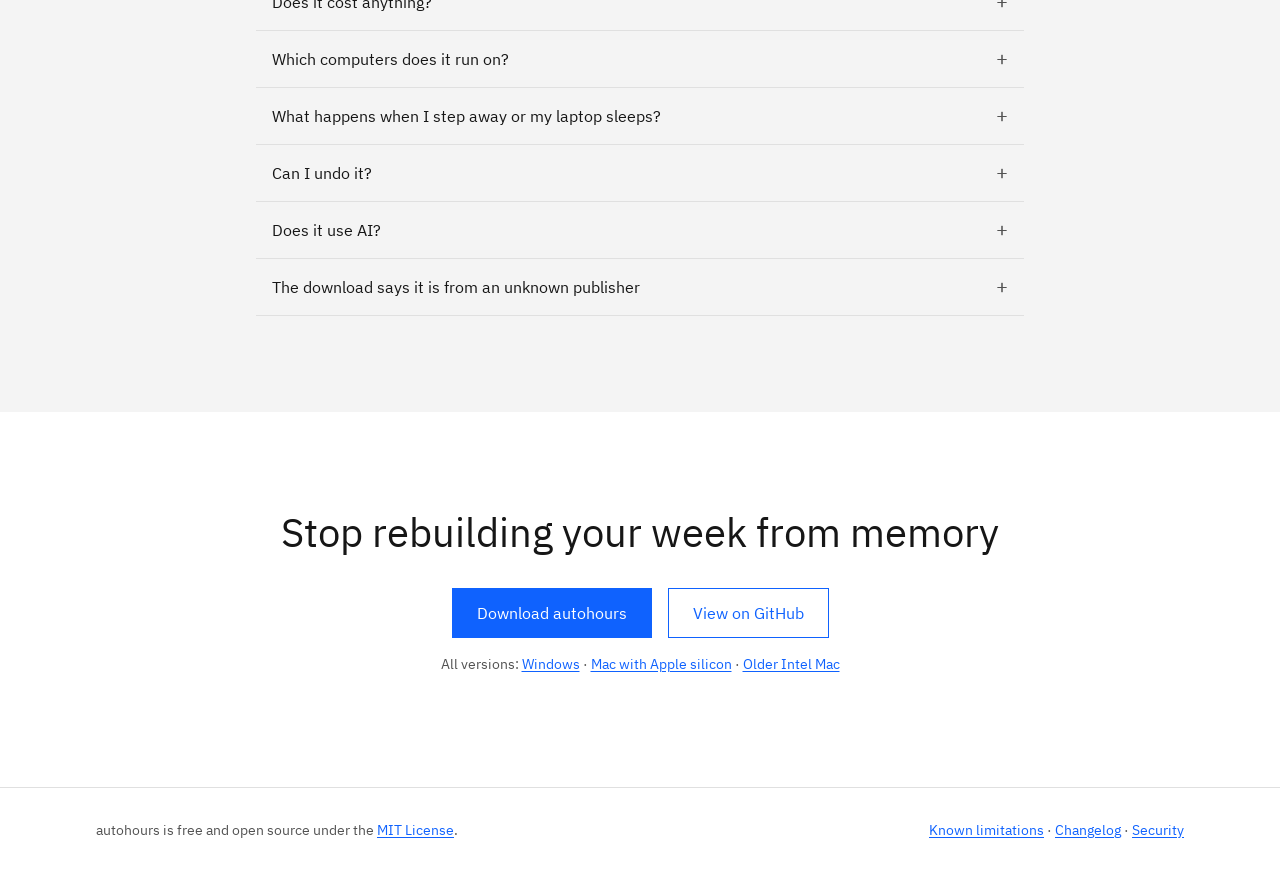
==== commit d5c93162: "Landing page SEO: canonical, social cards, structured data, robots and sitemap, manifest; readable c" ====
--- a/site/index.html
+++ b/site/index.html
@@ -3,14 +3,32 @@
 <head>
   <meta charset="utf-8">
   <meta name="viewport" content="width=device-width, initial-scale=1">
-  <title>autohours: your timesheet, filled in from what you actually worked on</title>
-  <meta name="description" content="autohours turns your computer activity into Clockify or spreadsheet timesheets for each client, and leaves out the time you were away. Free, open source and private.">
-  <meta property="og:title" content="autohours">
-  <meta property="og:description" content="Your timesheet, filled in from what you actually worked on. Free, open source and private.">
-  <meta property="og:image" content="https://autohours.vercel.app/assets/social-preview.png">
+  <title>autohours: automatic timesheets from what you actually worked on</title>
+  <meta name="description" content="Free, private time tracking without timers. autohours turns your ActivityWatch activity into Clockify or spreadsheet timesheets for each client, billed your way, and leaves out time you were away. Windows and Mac.">
+  <link rel="canonical" href="https://autohours.vercel.app/">
+  <meta name="robots" content="index, follow, max-image-preview:large">
+  <meta name="theme-color" content="#161616">
+  <meta name="color-scheme" content="light dark">
+  <meta property="og:type" content="website">
+  <meta property="og:site_name" content="autohours">
+  <meta property="og:url" content="https://autohours.vercel.app/">
+  <meta property="og:title" content="autohours: your timesheet, filled in from what you actually worked on">
+  <meta property="og:description" content="Free, private and open source. Turns your computer activity into Clockify or spreadsheet timesheets for each client, without timers.">
+  <meta property="og:image" content="https://autohours.vercel.app/assets/social-card.png">
+  <meta property="og:image:width" content="1200">
+  <meta property="og:image:height" content="630">
+  <meta property="og:image:alt" content="autohours: a timesheet with Acme Corp 2 hours 15 minutes and Globex 2 hours, 460 CAD in total.">
+  <meta property="og:locale" content="en">
   <meta name="twitter:card" content="summary_large_image">
+  <meta name="twitter:title" content="autohours: your timesheet, filled in from what you actually worked on">
+  <meta name="twitter:description" content="Free, private and open source timesheets from what you actually worked on, without timers.">
+  <meta name="twitter:image" content="https://autohours.vercel.app/assets/social-card.png">
   <link rel="icon" href="assets/favicon.svg" type="image/svg+xml">
+  <link rel="icon" href="assets/favicon-256.png" type="image/png" sizes="256x256">
   <link rel="apple-touch-icon" href="assets/favicon-256.png">
+  <link rel="manifest" href="site.webmanifest">
+  <link rel="preload" href="fonts/IBMPlexSans-Regular.woff2" as="font" type="font/woff2" crossorigin>
+  <script type="application/ld+json">[{"@context": "https://schema.org", "@type": "SoftwareApplication", "name": "autohours", "url": "https://autohours.vercel.app/", "description": "autohours turns your computer activity from ActivityWatch into Clockify or spreadsheet timesheets for each client, billed the way you agreed, and leaves out the time you were away.", "applicationCategory": "BusinessApplication", "operatingSystem": "Windows, macOS", "offers": {"@type": "Offer", "price": "0", "priceCurrency": "USD"}, "downloadUrl": "https://github.com/Gabriel-Dalton/autohours/releases/latest", "image": "https://autohours.vercel.app/assets/social-card.png", "screenshot": "https://autohours.vercel.app/assets/review.png", "license": "https://opensource.org/licenses/MIT", "isAccessibleForFree": true, "codeRepository": "https://github.com/Gabriel-Dalton/autohours", "author": {"@type": "Person", "name": "Gabriel Dalton", "url": "https://github.com/Gabriel-Dalton"}}, {"@context": "https://schema.org", "@type": "FAQPage", "mainEntity": [{"@type": "Question", "name": "Does it cost anything?", "acceptedAnswer": {"@type": "Answer", "text": "No. autohours and ActivityWatch are free and open source, and Clockify's free plan is enough. A spreadsheet works too."}}, {"@type": "Question", "name": "Which computers does it run on?", "acceptedAnswer": {"@type": "Answer", "text": "Windows, used every day. The Mac version is built and checked automatically with every release but is still experimental, because no one has tried it on a real Mac yet. Linux is not supported. If you try it on a Mac, please say how it went."}}, {"@type": "Question", "name": "What happens when I step away or my laptop sleeps?", "acceptedAnswer": {"@type": "Answer", "text": "That time is left out, unless your agreement with that client counts short breaks or calls."}}, {"@type": "Question", "name": "Can I undo it?", "acceptedAnswer": {"@type": "Answer", "text": "Edit or delete the entries in Clockify or your spreadsheet. autohours never deletes anything, and time already there is skipped next time."}}, {"@type": "Question", "name": "Does it use AI?", "acceptedAnswer": {"@type": "Answer", "text": "No. It only matches the apps, windows and websites you chose for each client, so the result is the same every time."}}, {"@type": "Question", "name": "The download says it is from an unknown publisher", "acceptedAnswer": {"@type": "Answer", "text": "The downloads are not signed yet. On Windows choose More info, then Run anyway. On a Mac, right-click the app and choose Open. The README has the details."}}]}]</script>
   <link rel="stylesheet" href="styles.css">
   <script src="flag.js"></script>
 </head>
--- a/site/styles.css
+++ b/site/styles.css
@@ -160,7 +160,7 @@
 .anim .demo.s1 .activity li { opacity: 1; transform: none; transition-delay: calc(var(--i) * 120ms); }
 .anim .demo.s2 .tag { opacity: 1; transform: none; transition-delay: calc(var(--i) * 150ms); }
 .anim .demo.s2 .activity li { transition-delay: 0ms; }
-.anim .demo.s2 .activity li.skip-row { opacity: 0.55; }
+.anim .demo.s2 .activity li.skip-row b, .demo:not(.ready) .activity li.skip-row b { color: var(--text-secondary); }
 .anim .demo.s3 .demo-arrow { opacity: 1; transform: none; }
 .anim .demo.s3 .entries li { opacity: 1; transform: none; transition-delay: calc(200ms + var(--i) * 200ms); }
 .anim .demo.s4 .totals, .anim .demo.s5 .demo-done { opacity: 1; transform: none; }
@@ -175,8 +175,9 @@
 @media (min-width: 56rem) {
   .walk { display: grid; grid-template-columns: 1fr 1.25fr; gap: 4rem; }
   .walk-steps { gap: 0; }
-  .walk-step { min-height: 70vh; display: flex; flex-direction: column; justify-content: center; opacity: 0.45; transition: opacity 300ms; }
-  .walk-step.active { opacity: 1; }
+  .walk-step { min-height: 70vh; display: flex; flex-direction: column; justify-content: center; }
+  .walk-step .step-number { transition: background-color 300ms, color 300ms, border-color 300ms; }
+  .walk-step.active .step-number { background: var(--button); border-color: var(--button); color: var(--on-button); }
   .walk-step .scene-slot { display: none; }
   .walk-stage { display: block; position: relative; }
   .walk-stage .scene-frame { position: sticky; top: calc(50vh - 13rem); margin: 0; }
@@ -189,7 +190,7 @@
 .mini-note small, .mini-confirm small { color: var(--text-secondary); font-size: 0.75rem; }
 .ok { flex: none; width: 1rem; height: 1rem; margin-top: 0.125rem; border-radius: 50%; background: #24a148; position: relative; }
 .ok::after { content: ""; position: absolute; left: 0.3rem; top: 0.17rem; width: 0.25rem; height: 0.45rem; border: solid #fff; border-width: 0 2px 2px 0; transform: rotate(45deg); }
-.mini-list li.away { opacity: 0.6; }
+.mini-list li.away b { color: var(--text-secondary); }
 .mini-tabs { display: flex; margin-bottom: 0.75rem; }
 .mini-tabs span { padding: 0.5rem 0.875rem; font-size: 0.875rem; background: var(--layer-hover); }
 .mini-tabs span.on { background: var(--background); font-weight: 600; border-bottom: 2px solid var(--link); }
@@ -227,7 +228,6 @@
 
 @media (prefers-reduced-motion: reduce) {
   .anim .demo *, .js .scene, .js .scene * { animation: none !important; transition: none !important; opacity: 1 !important; transform: none !important; }
-  .anim .demo .skip-row { opacity: 0.55 !important; }
   .anim .demo .demo-arrow { transform: none !important; }
   .walk-step { opacity: 1 !important; }
 }
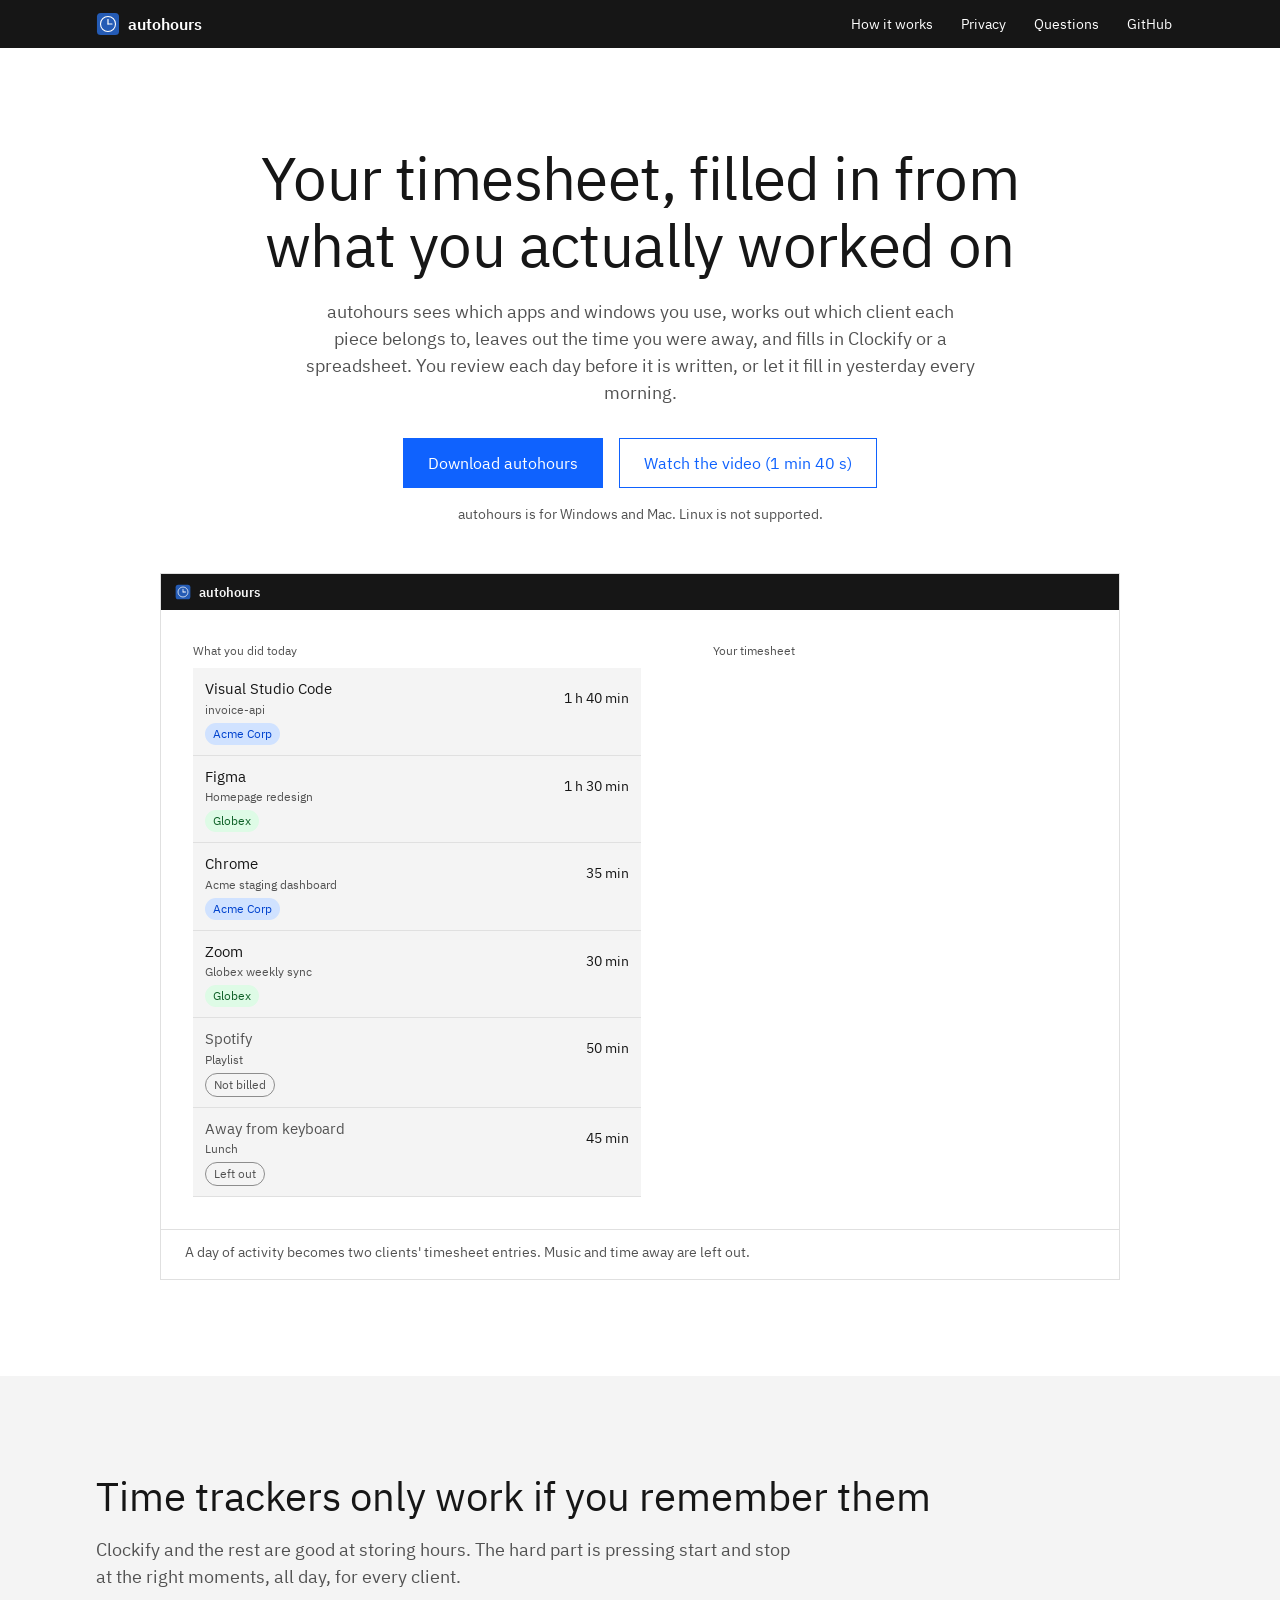
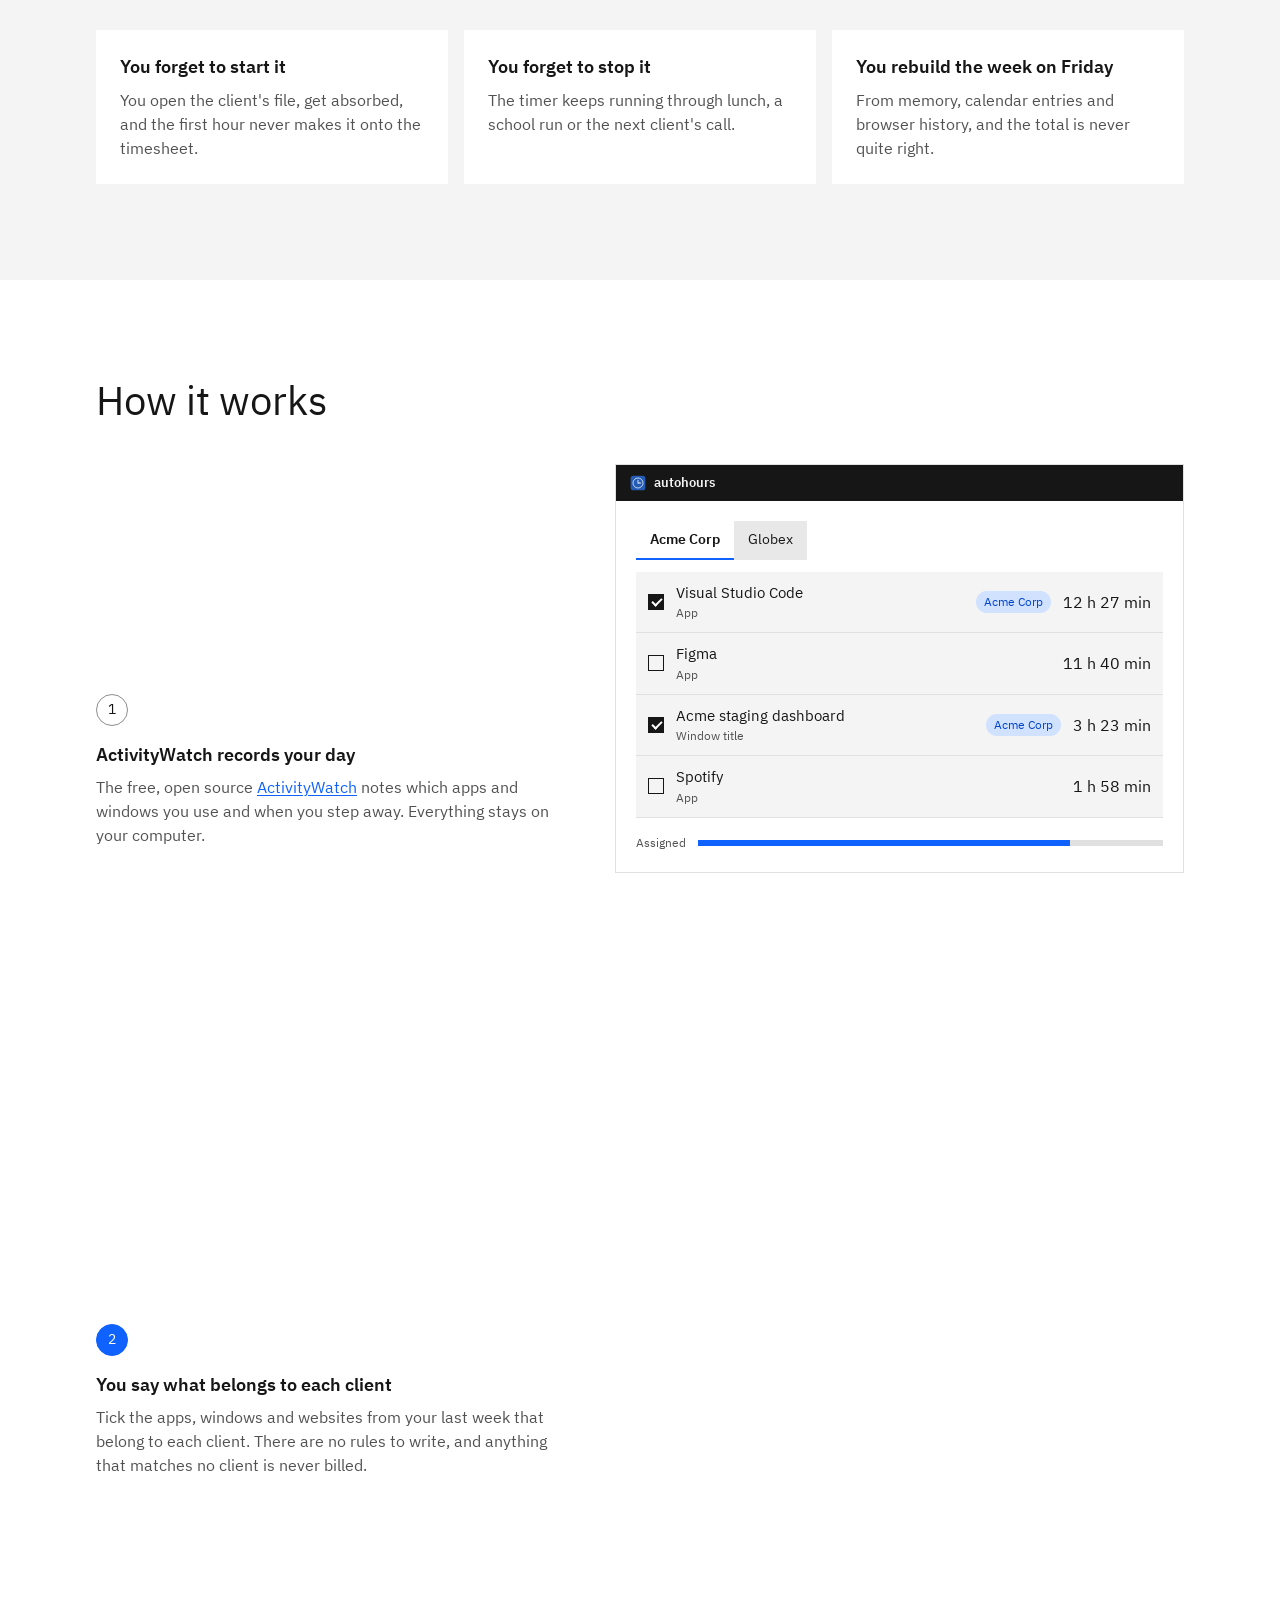
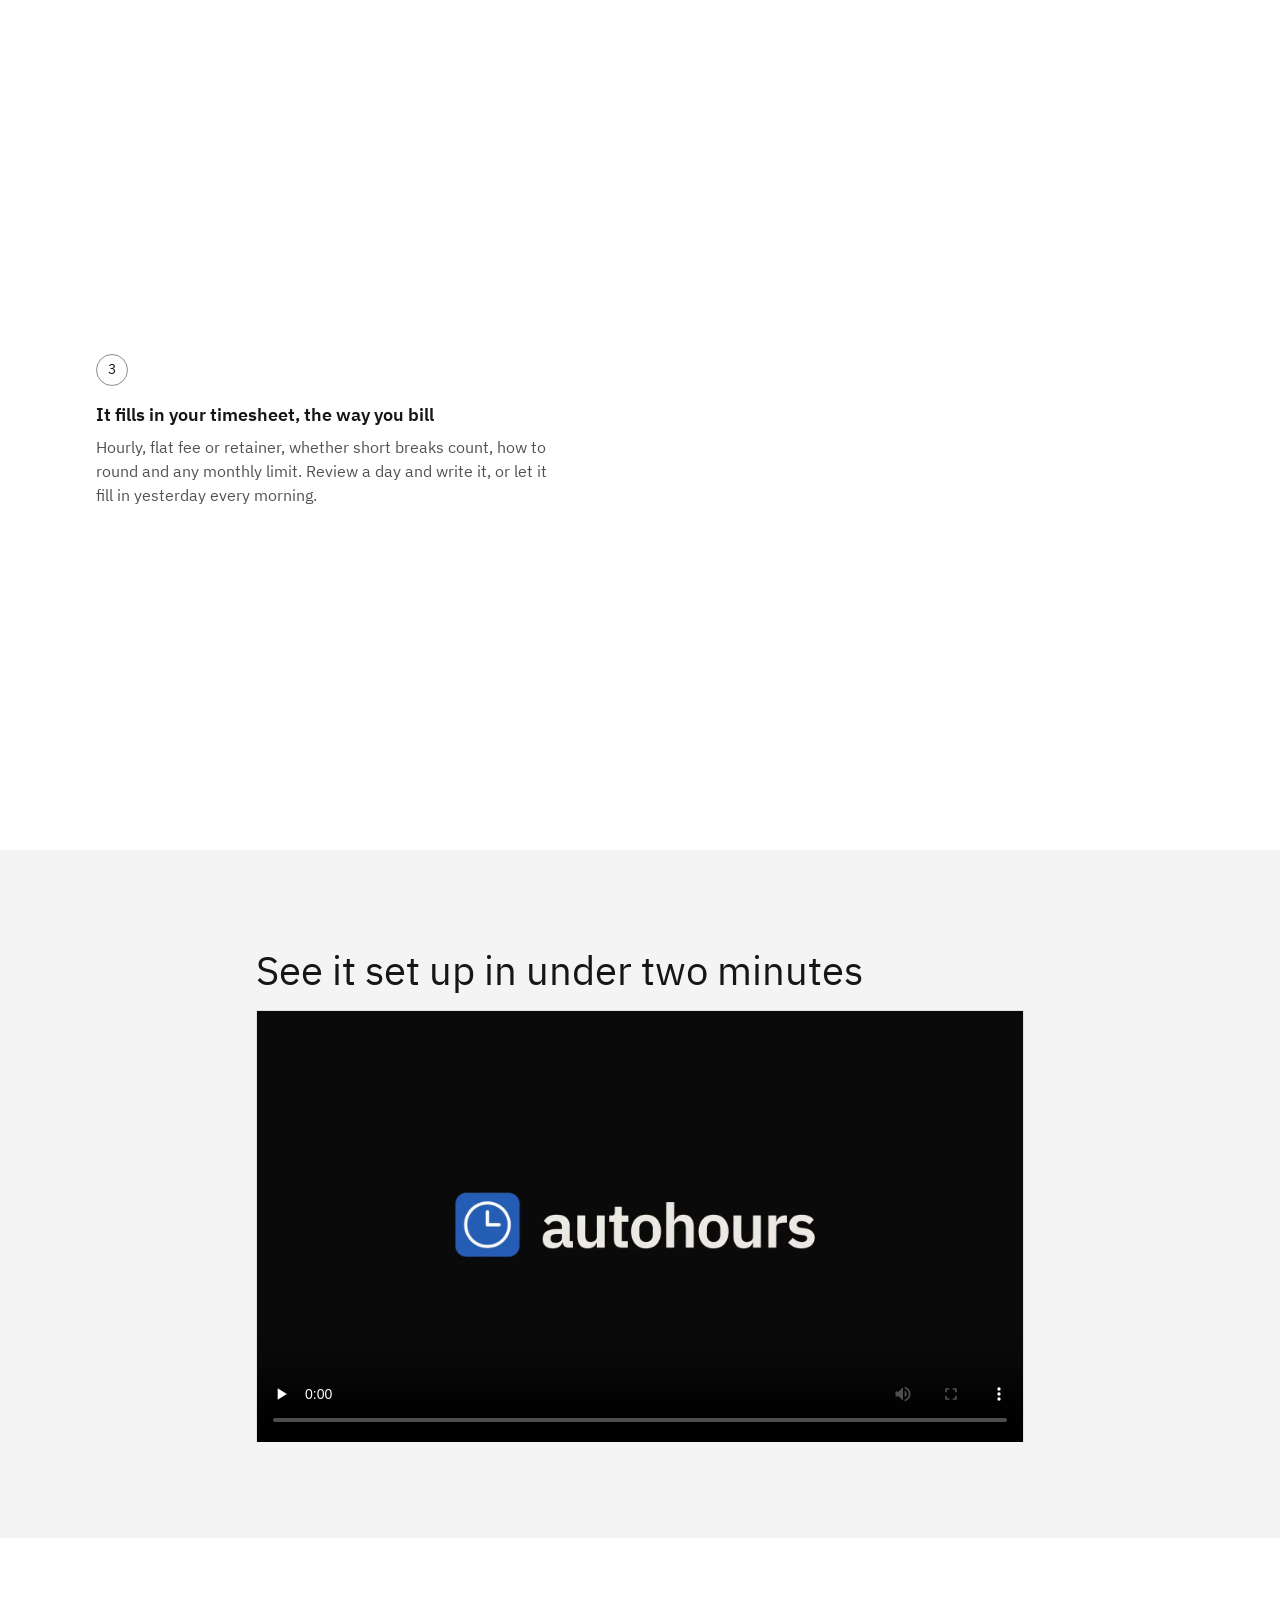
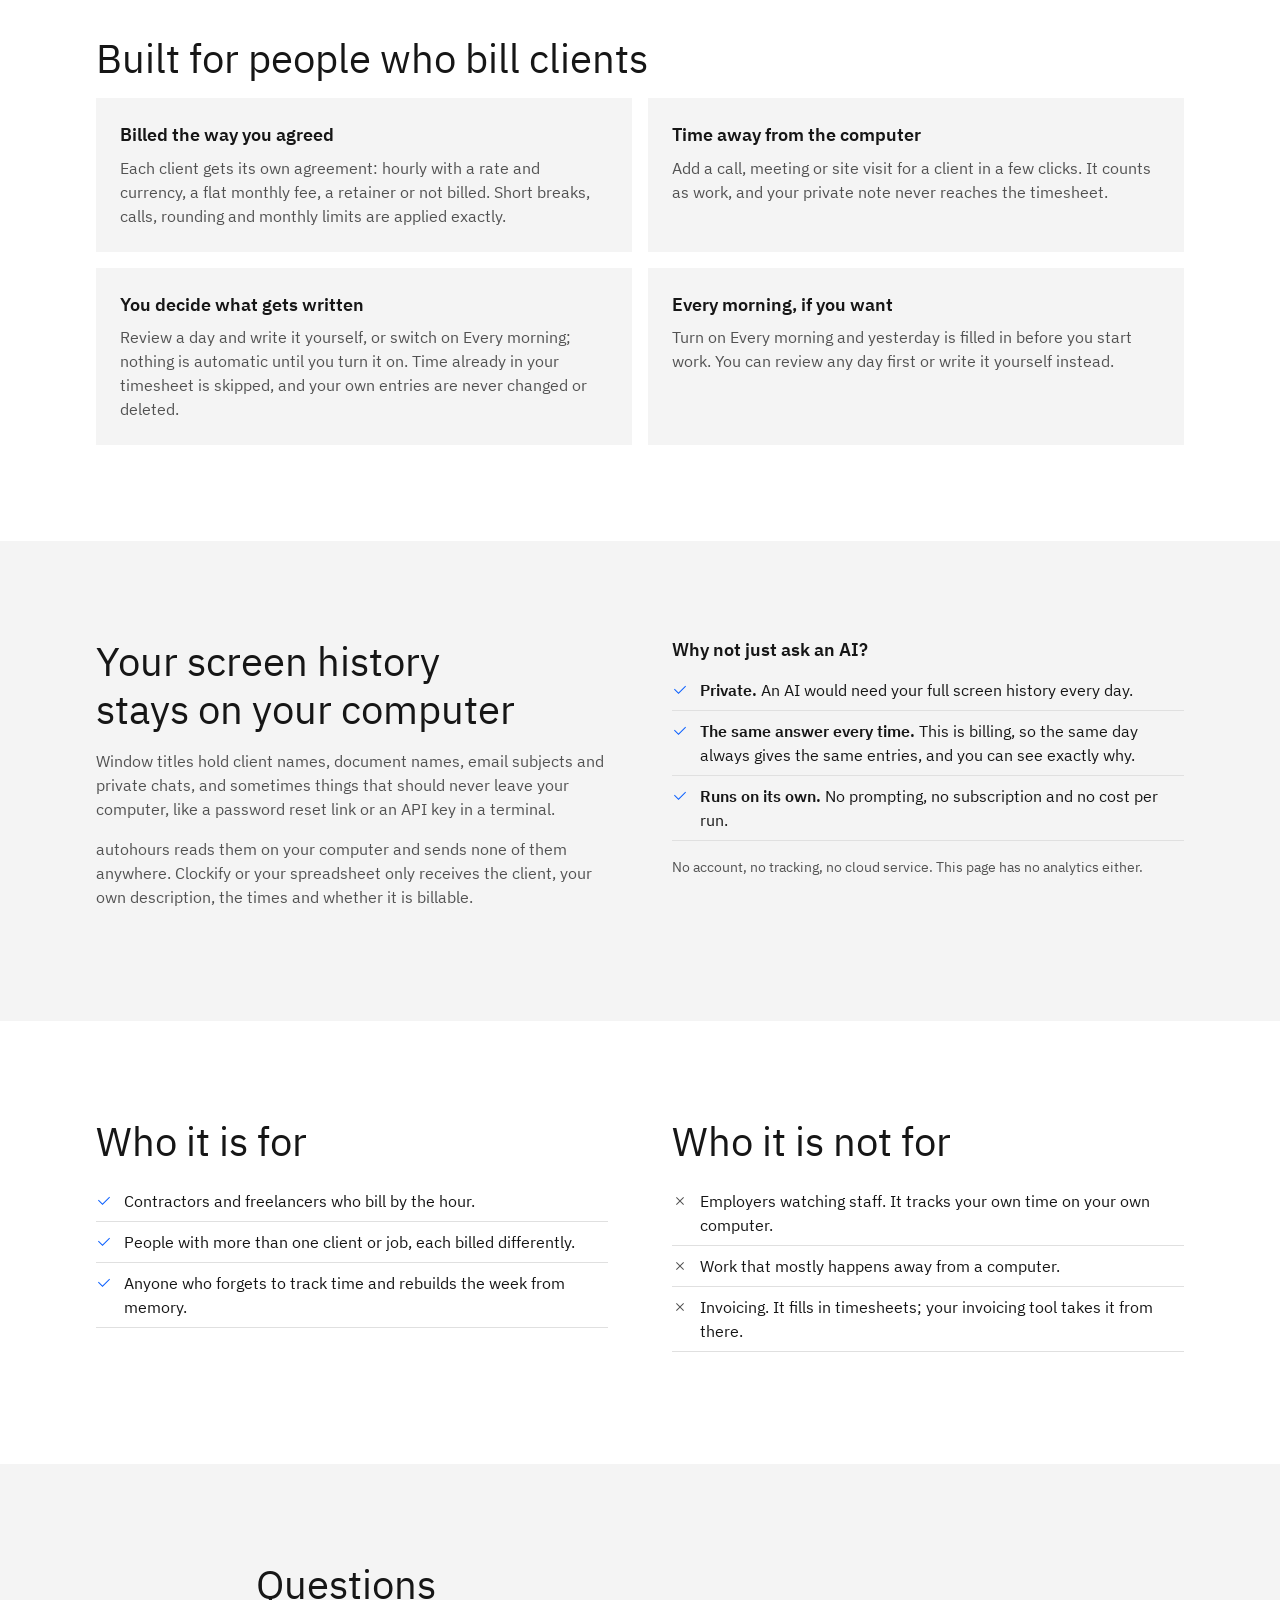
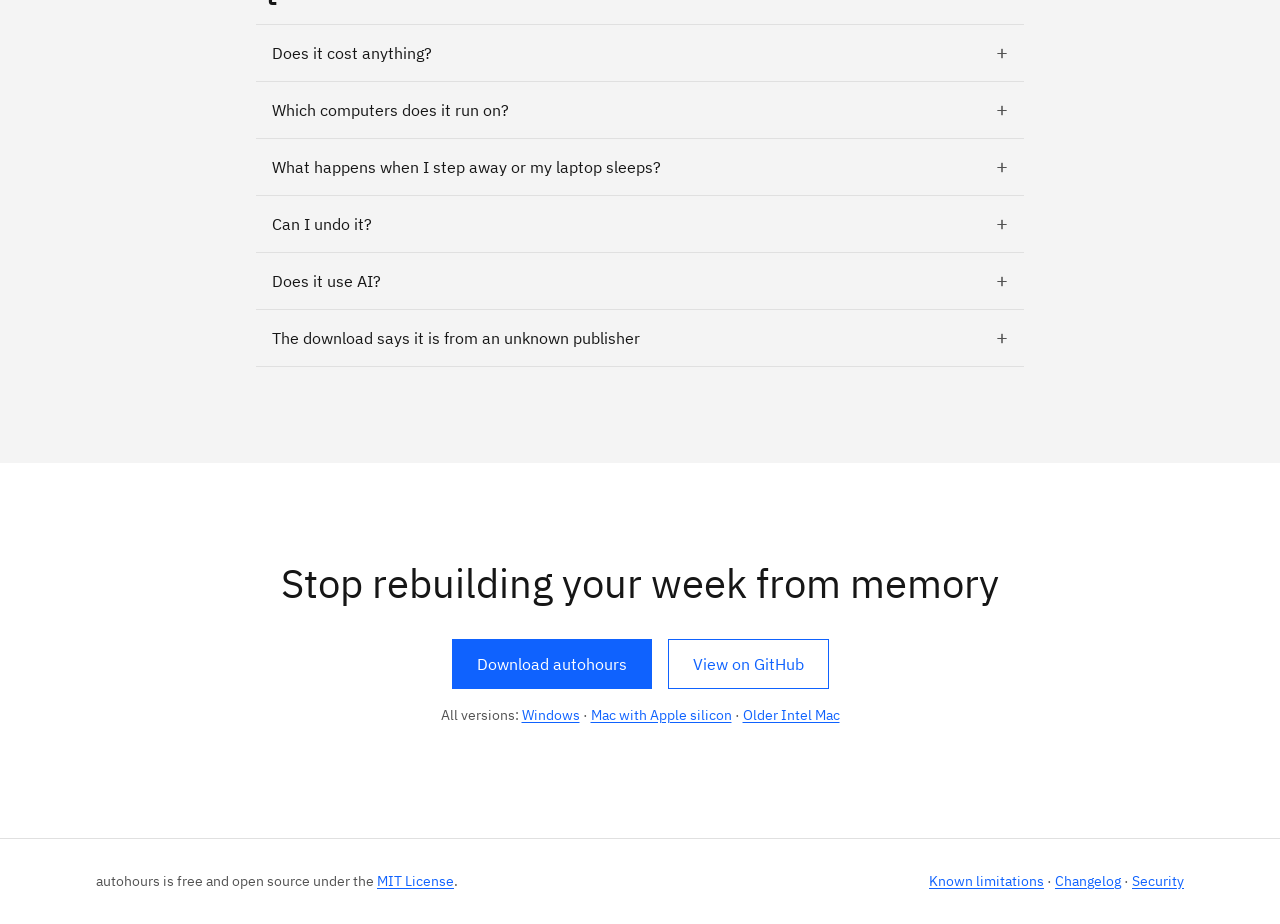
==== commit 82821f73: "Site and README: say plainly that Every morning writes without a review once you turn it on" ====
--- a/site/index.html
+++ b/site/index.html
@@ -49,7 +49,7 @@
   <main id="main">
     <section class="hero wrap" id="top">
       <h1>Your timesheet, filled in from what you actually worked on</h1>
-      <p class="lead">autohours sees which apps and windows you use, works out which client each piece belongs to, leaves out the time you were away, and fills in Clockify or a spreadsheet. You check it before anything is saved.</p>
+      <p class="lead">autohours sees which apps and windows you use, works out which client each piece belongs to, leaves out the time you were away, and fills in Clockify or a spreadsheet. You review each day before it is written, or let it fill in yesterday every morning.</p>
       <div class="actions">
         <a class="button primary" id="download" href="https://github.com/Gabriel-Dalton/autohours/releases/latest">Download autohours</a>
         <a class="button ghost" href="#video" data-play-video>Watch the video (1 min 40 s)</a>
@@ -172,7 +172,7 @@
       <ul class="cards two">
         <li><h3>Billed the way you agreed</h3><p>Each client gets its own agreement: hourly with a rate and currency, a flat monthly fee, a retainer or not billed. Short breaks, calls, rounding and monthly limits are applied exactly.</p></li>
         <li><h3>Time away from the computer</h3><p>Add a call, meeting or site visit for a client in a few clicks. It counts as work, and your private note never reaches the timesheet.</p></li>
-        <li><h3>Nothing written without you</h3><p>Every day is shown before it is saved. Time already in your timesheet is skipped, and your own entries are never changed or deleted.</p></li>
+        <li><h3>You decide what gets written</h3><p>Review a day and write it yourself, or switch on Every morning; nothing is automatic until you turn it on. Time already in your timesheet is skipped, and your own entries are never changed or deleted.</p></li>
         <li><h3>Every morning, if you want</h3><p>Turn on Every morning and yesterday is filled in before you start work. You can review any day first or write it yourself instead.</p></li>
       </ul>
     </section>
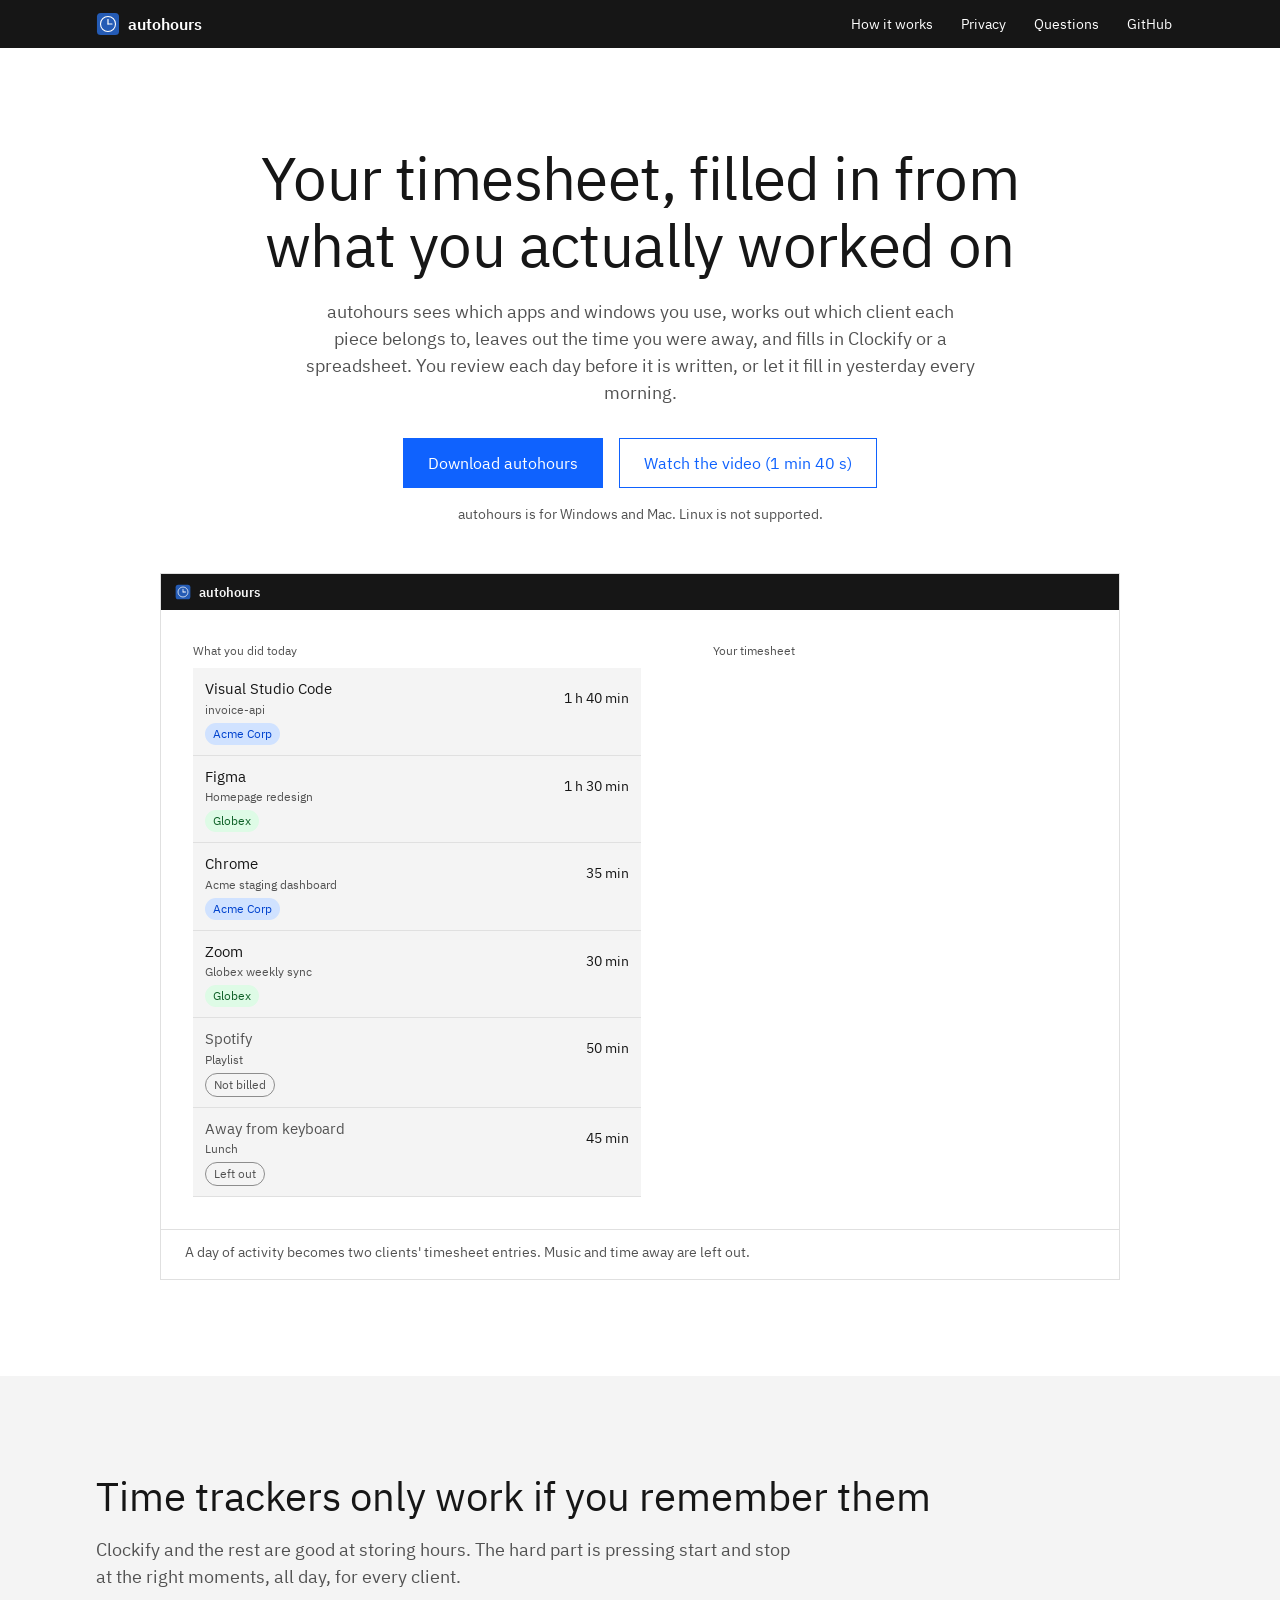
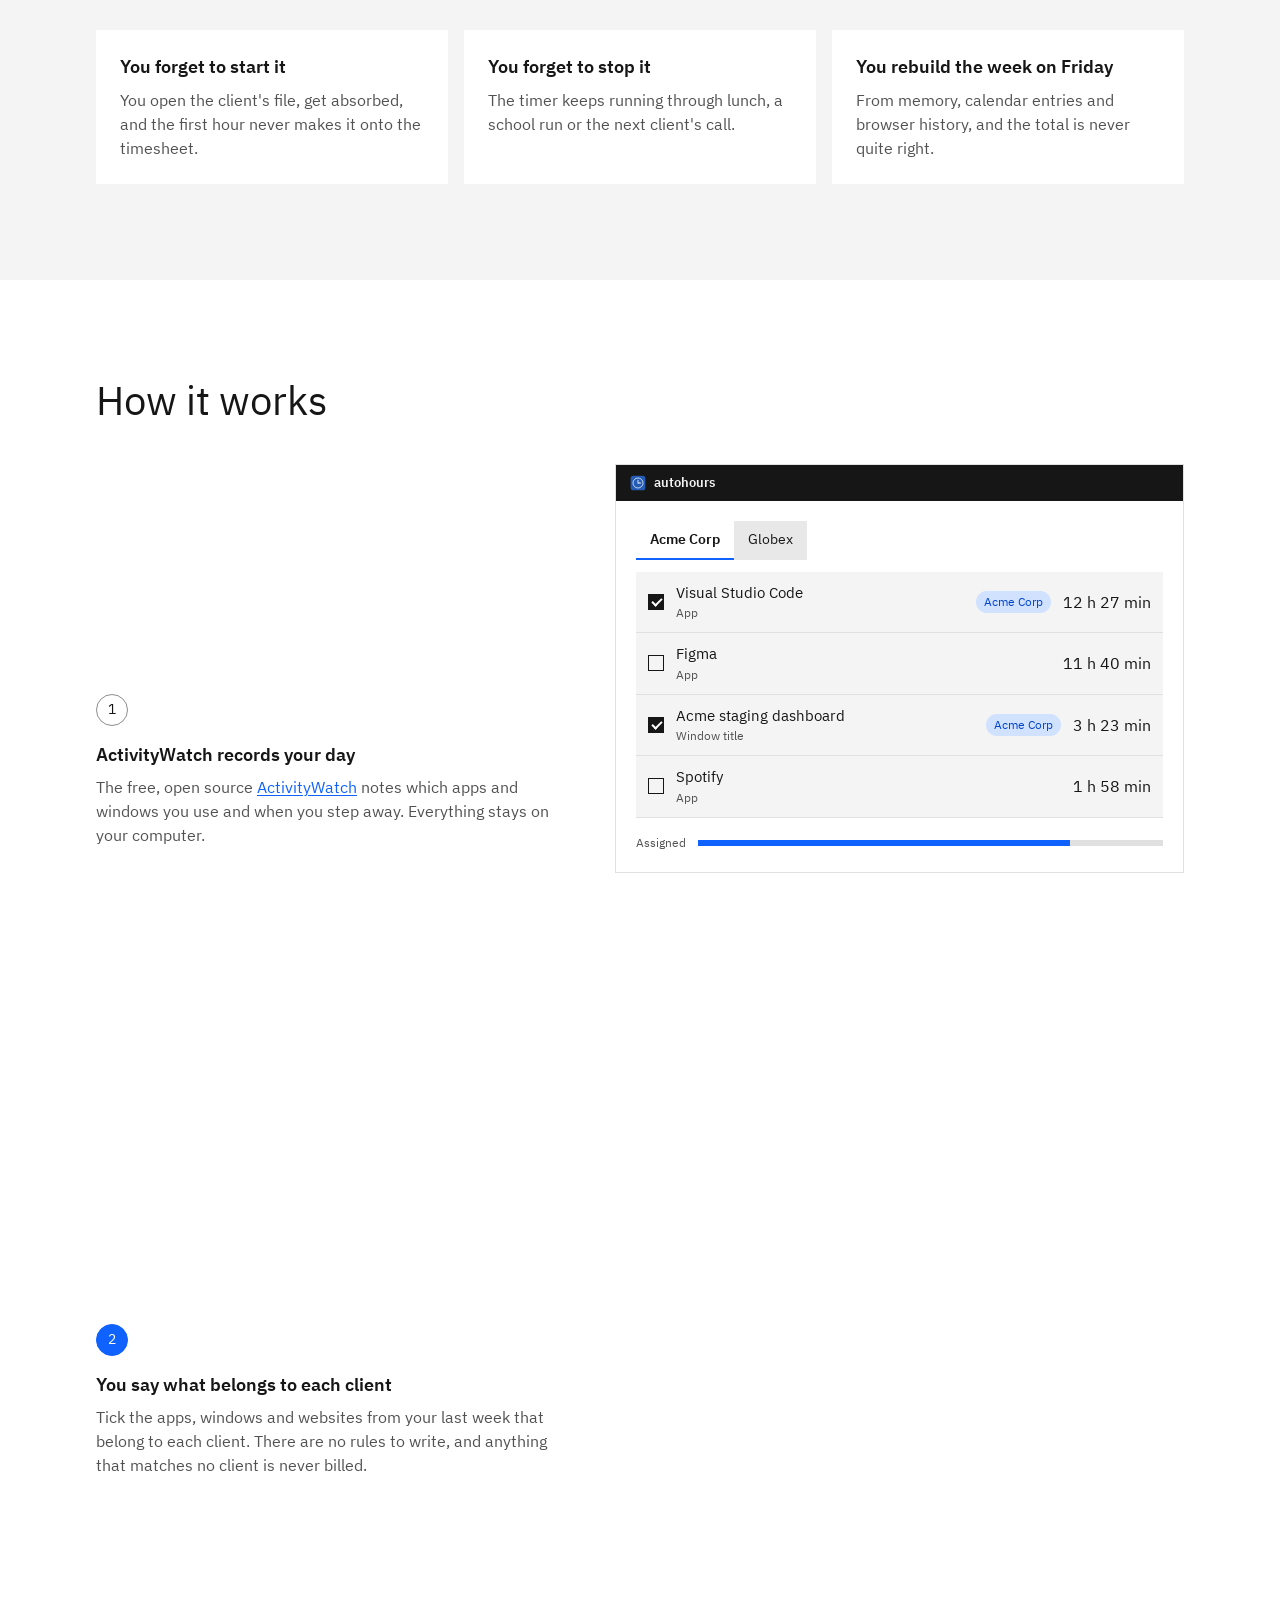
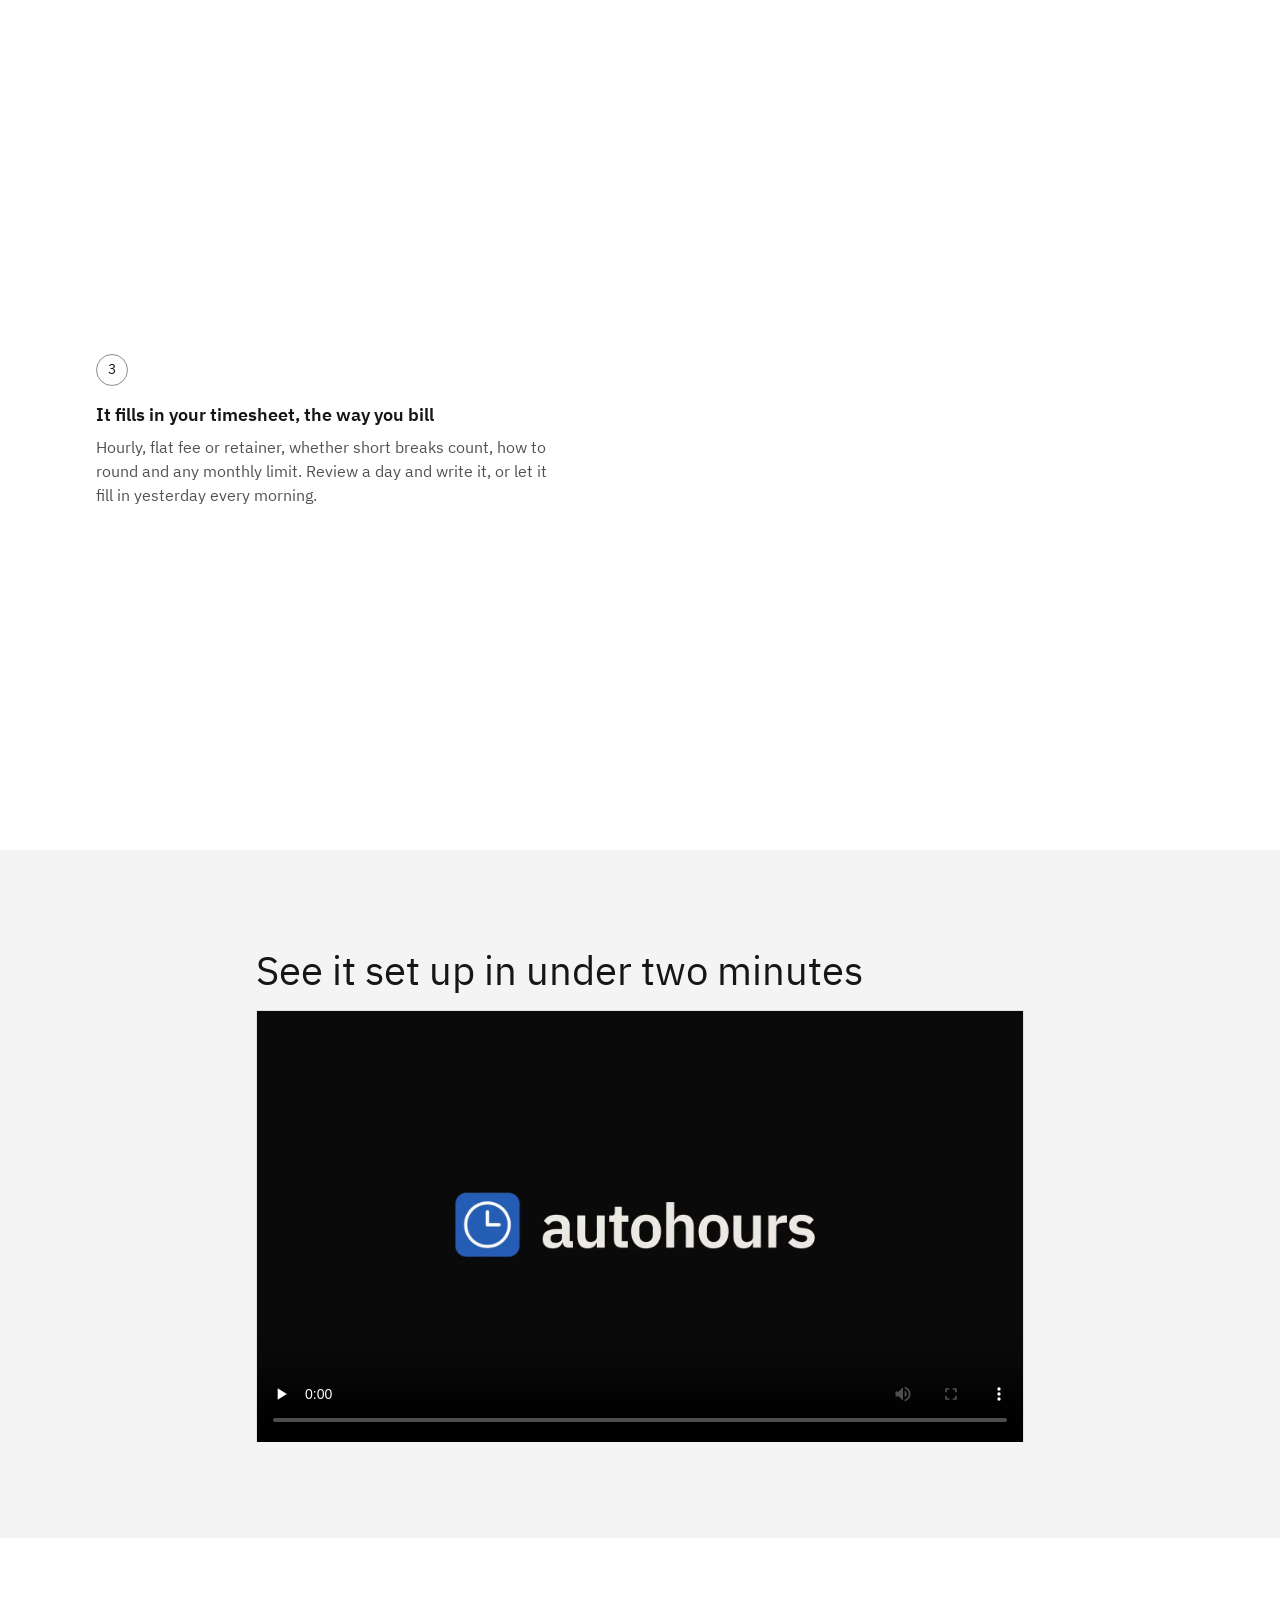
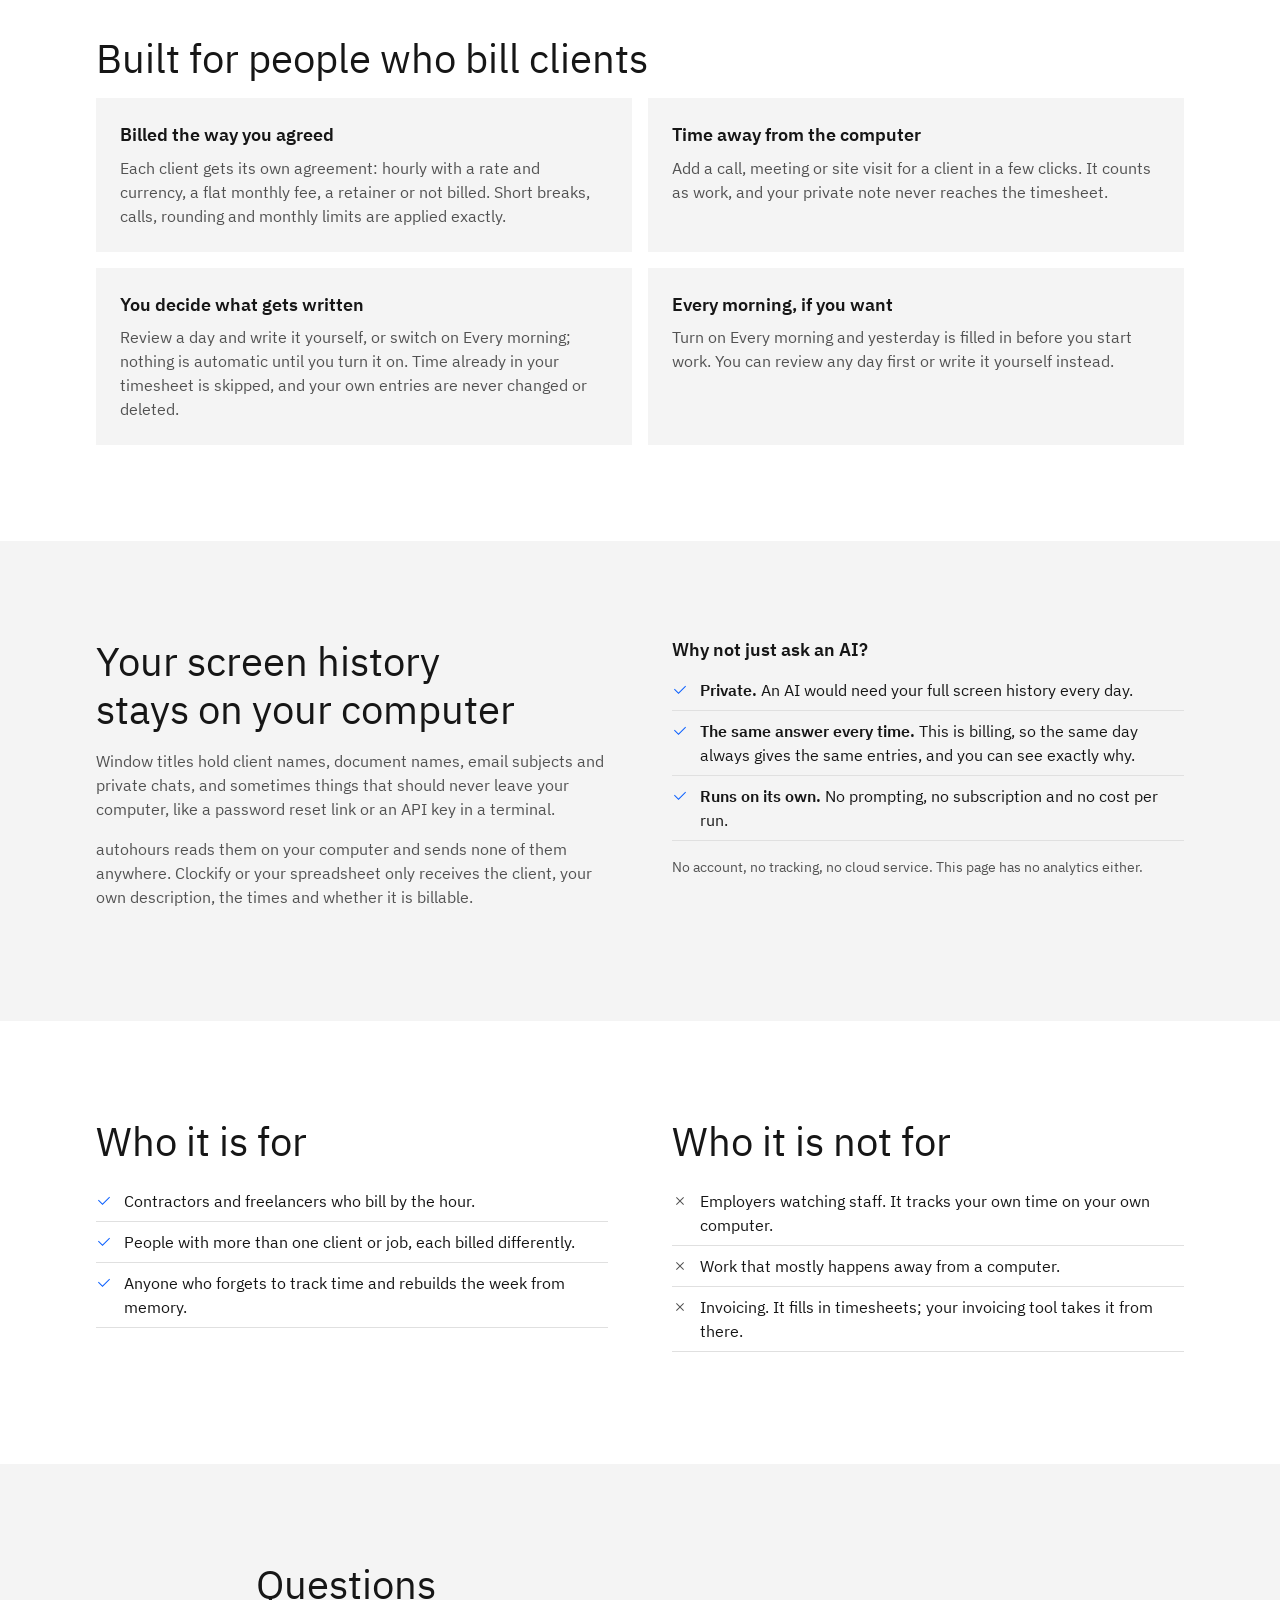
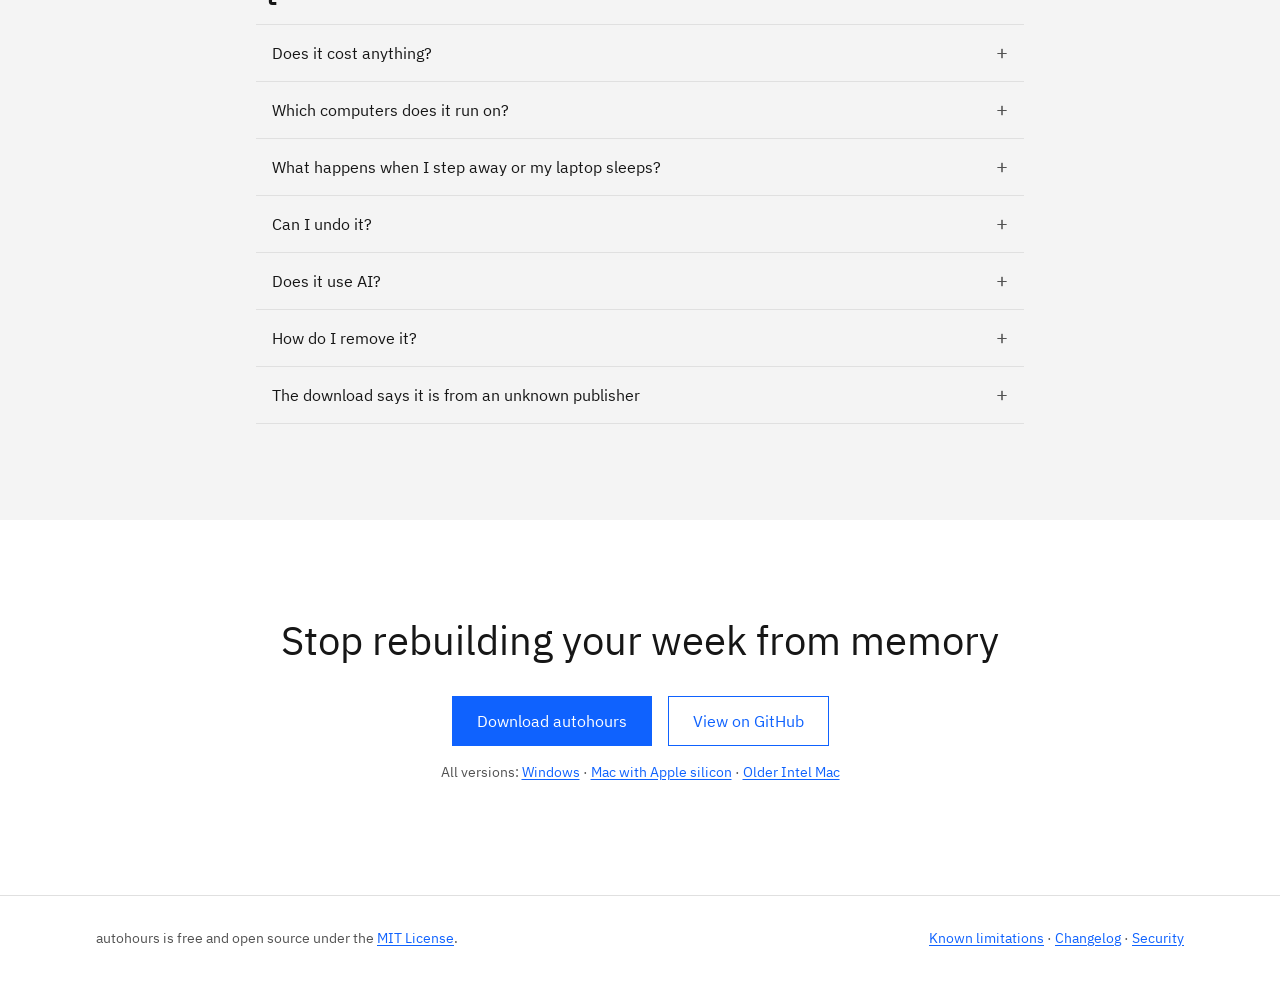
==== commit 988fba84: "Site FAQ: how to remove autohours" ====
--- a/site/index.html
+++ b/site/index.html
@@ -28,7 +28,7 @@
   <link rel="apple-touch-icon" href="assets/favicon-256.png">
   <link rel="manifest" href="site.webmanifest">
   <link rel="preload" href="fonts/IBMPlexSans-Regular.woff2" as="font" type="font/woff2" crossorigin>
-  <script type="application/ld+json">[{"@context": "https://schema.org", "@type": "SoftwareApplication", "name": "autohours", "url": "https://autohours.vercel.app/", "description": "autohours turns your computer activity from ActivityWatch into Clockify or spreadsheet timesheets for each client, billed the way you agreed, and leaves out the time you were away.", "applicationCategory": "BusinessApplication", "operatingSystem": "Windows, macOS", "offers": {"@type": "Offer", "price": "0", "priceCurrency": "USD"}, "downloadUrl": "https://github.com/Gabriel-Dalton/autohours/releases/latest", "image": "https://autohours.vercel.app/assets/social-card.png", "screenshot": "https://autohours.vercel.app/assets/review.png", "license": "https://opensource.org/licenses/MIT", "isAccessibleForFree": true, "codeRepository": "https://github.com/Gabriel-Dalton/autohours", "author": {"@type": "Person", "name": "Gabriel Dalton", "url": "https://github.com/Gabriel-Dalton"}}, {"@context": "https://schema.org", "@type": "FAQPage", "mainEntity": [{"@type": "Question", "name": "Does it cost anything?", "acceptedAnswer": {"@type": "Answer", "text": "No. autohours and ActivityWatch are free and open source, and Clockify's free plan is enough. A spreadsheet works too."}}, {"@type": "Question", "name": "Which computers does it run on?", "acceptedAnswer": {"@type": "Answer", "text": "Windows, used every day. The Mac version is built and checked automatically with every release but is still experimental, because no one has tried it on a real Mac yet. Linux is not supported. If you try it on a Mac, please say how it went."}}, {"@type": "Question", "name": "What happens when I step away or my laptop sleeps?", "acceptedAnswer": {"@type": "Answer", "text": "That time is left out, unless your agreement with that client counts short breaks or calls."}}, {"@type": "Question", "name": "Can I undo it?", "acceptedAnswer": {"@type": "Answer", "text": "Edit or delete the entries in Clockify or your spreadsheet. autohours never deletes anything, and time already there is skipped next time."}}, {"@type": "Question", "name": "Does it use AI?", "acceptedAnswer": {"@type": "Answer", "text": "No. It only matches the apps, windows and websites you chose for each client, so the result is the same every time."}}, {"@type": "Question", "name": "The download says it is from an unknown publisher", "acceptedAnswer": {"@type": "Answer", "text": "The downloads are not signed yet. On Windows choose More info, then Run anyway. On a Mac, right-click the app and choose Open. The README has the details."}}]}]</script>
+  <script type="application/ld+json">[{"@context": "https://schema.org", "@type": "SoftwareApplication", "name": "autohours", "url": "https://autohours.vercel.app/", "description": "autohours turns your computer activity from ActivityWatch into Clockify or spreadsheet timesheets for each client, billed the way you agreed, and leaves out the time you were away.", "applicationCategory": "BusinessApplication", "operatingSystem": "Windows, macOS", "offers": {"@type": "Offer", "price": "0", "priceCurrency": "USD"}, "downloadUrl": "https://github.com/Gabriel-Dalton/autohours/releases/latest", "image": "https://autohours.vercel.app/assets/social-card.png", "screenshot": "https://autohours.vercel.app/assets/review.png", "license": "https://opensource.org/licenses/MIT", "isAccessibleForFree": true, "codeRepository": "https://github.com/Gabriel-Dalton/autohours", "author": {"@type": "Person", "name": "Gabriel Dalton", "url": "https://github.com/Gabriel-Dalton"}}, {"@context": "https://schema.org", "@type": "FAQPage", "mainEntity": [{"@type": "Question", "name": "Does it cost anything?", "acceptedAnswer": {"@type": "Answer", "text": "No. autohours and ActivityWatch are free and open source, and Clockify's free plan is enough. A spreadsheet works too."}}, {"@type": "Question", "name": "Which computers does it run on?", "acceptedAnswer": {"@type": "Answer", "text": "Windows, used every day. The Mac version is built and checked automatically with every release but is still experimental, because no one has tried it on a real Mac yet. Linux is not supported. If you try it on a Mac, please say how it went."}}, {"@type": "Question", "name": "What happens when I step away or my laptop sleeps?", "acceptedAnswer": {"@type": "Answer", "text": "That time is left out, unless your agreement with that client counts short breaks or calls."}}, {"@type": "Question", "name": "Can I undo it?", "acceptedAnswer": {"@type": "Answer", "text": "Edit or delete the entries in Clockify or your spreadsheet. autohours never deletes anything, and time already there is skipped next time."}}, {"@type": "Question", "name": "Does it use AI?", "acceptedAnswer": {"@type": "Answer", "text": "No. It only matches the apps, windows and websites you chose for each client, so the result is the same every time."}}, {"@type": "Question", "name": "How do I remove it?", "acceptedAnswer": {"@type": "Answer", "text": "On Home, turn off Every morning first, so your computer stops trying to run it. Then delete the app and its settings folder: %APPDATA%\u0007utohours on Windows or ~/Library/Application Support/autohours on a Mac. If you connected Clockify, delete the key in Clockify's settings too. Your timesheets stay where they are."}}, {"@type": "Question", "name": "The download says it is from an unknown publisher", "acceptedAnswer": {"@type": "Answer", "text": "The downloads are not signed yet. On Windows choose More info, then Run anyway. On a Mac, right-click the app and choose Open. The README has the details."}}]}]</script>
   <link rel="stylesheet" href="styles.css">
   <script src="flag.js"></script>
 </head>
@@ -223,6 +223,7 @@
         <details><summary>What happens when I step away or my laptop sleeps?</summary><p>That time is left out, unless your agreement with that client counts short breaks or calls.</p></details>
         <details><summary>Can I undo it?</summary><p>Edit or delete the entries in Clockify or your spreadsheet. autohours never deletes anything, and time already there is skipped next time.</p></details>
         <details><summary>Does it use AI?</summary><p>No. It only matches the apps, windows and websites you chose for each client, so the result is the same every time.</p></details>
+        <details><summary>How do I remove it?</summary><p>On Home, turn off Every morning first, so your computer stops trying to run it. Then delete the app and its settings folder: <code>%APPDATA%utohours</code> on Windows or <code>~/Library/Application Support/autohours</code> on a Mac. If you connected Clockify, delete the key in Clockify's settings too. Your timesheets stay where they are.</p></details>
         <details><summary>The download says it is from an unknown publisher</summary><p>The downloads are not signed yet. On Windows choose More info, then Run anyway. On a Mac, right-click the app and choose Open. The <a href="https://github.com/Gabriel-Dalton/autohours#get-started">README</a> has the details.</p></details>
       </div>
     </section>
--- a/site/styles.css
+++ b/site/styles.css
@@ -231,3 +231,4 @@
   .anim .demo .demo-arrow { transform: none !important; }
   .walk-step { opacity: 1 !important; }
 }
+details code { font-size: 0.875em; background: var(--layer-hover); padding: 0 0.25rem; overflow-wrap: anywhere; }
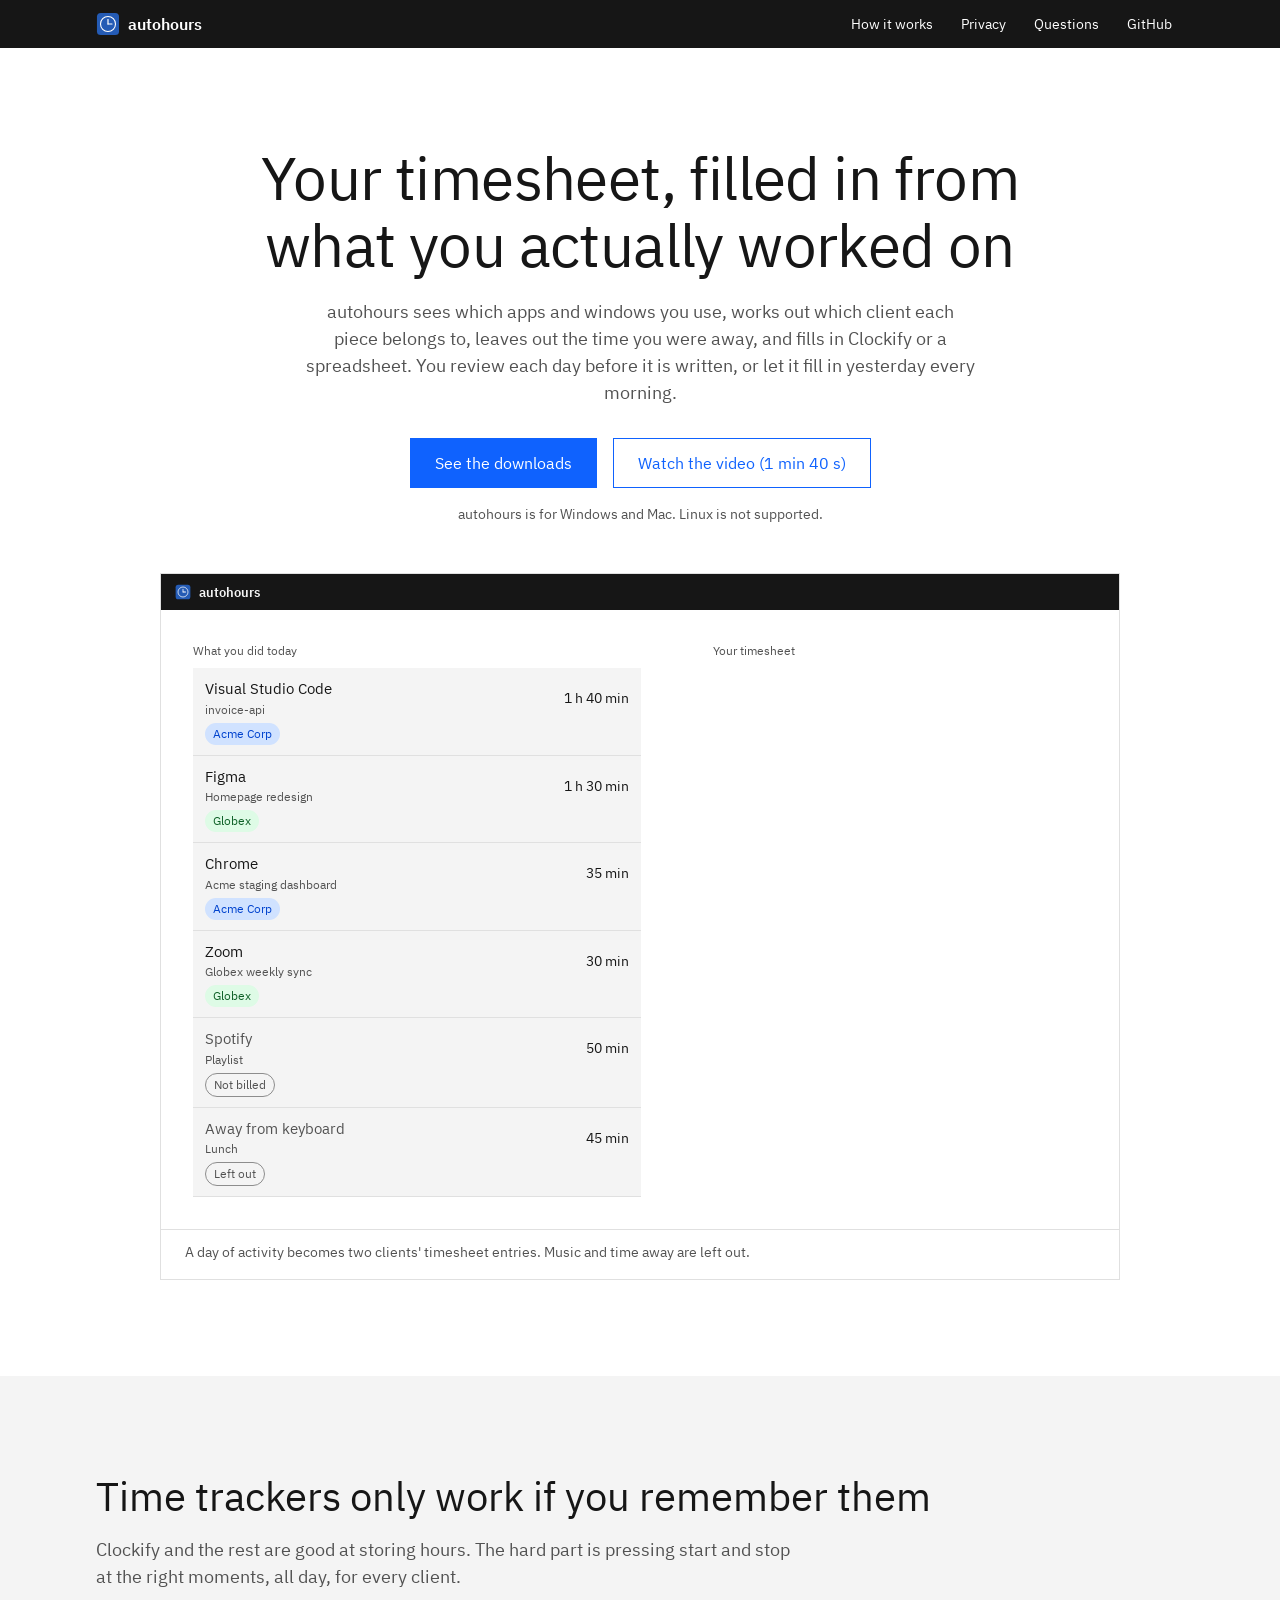
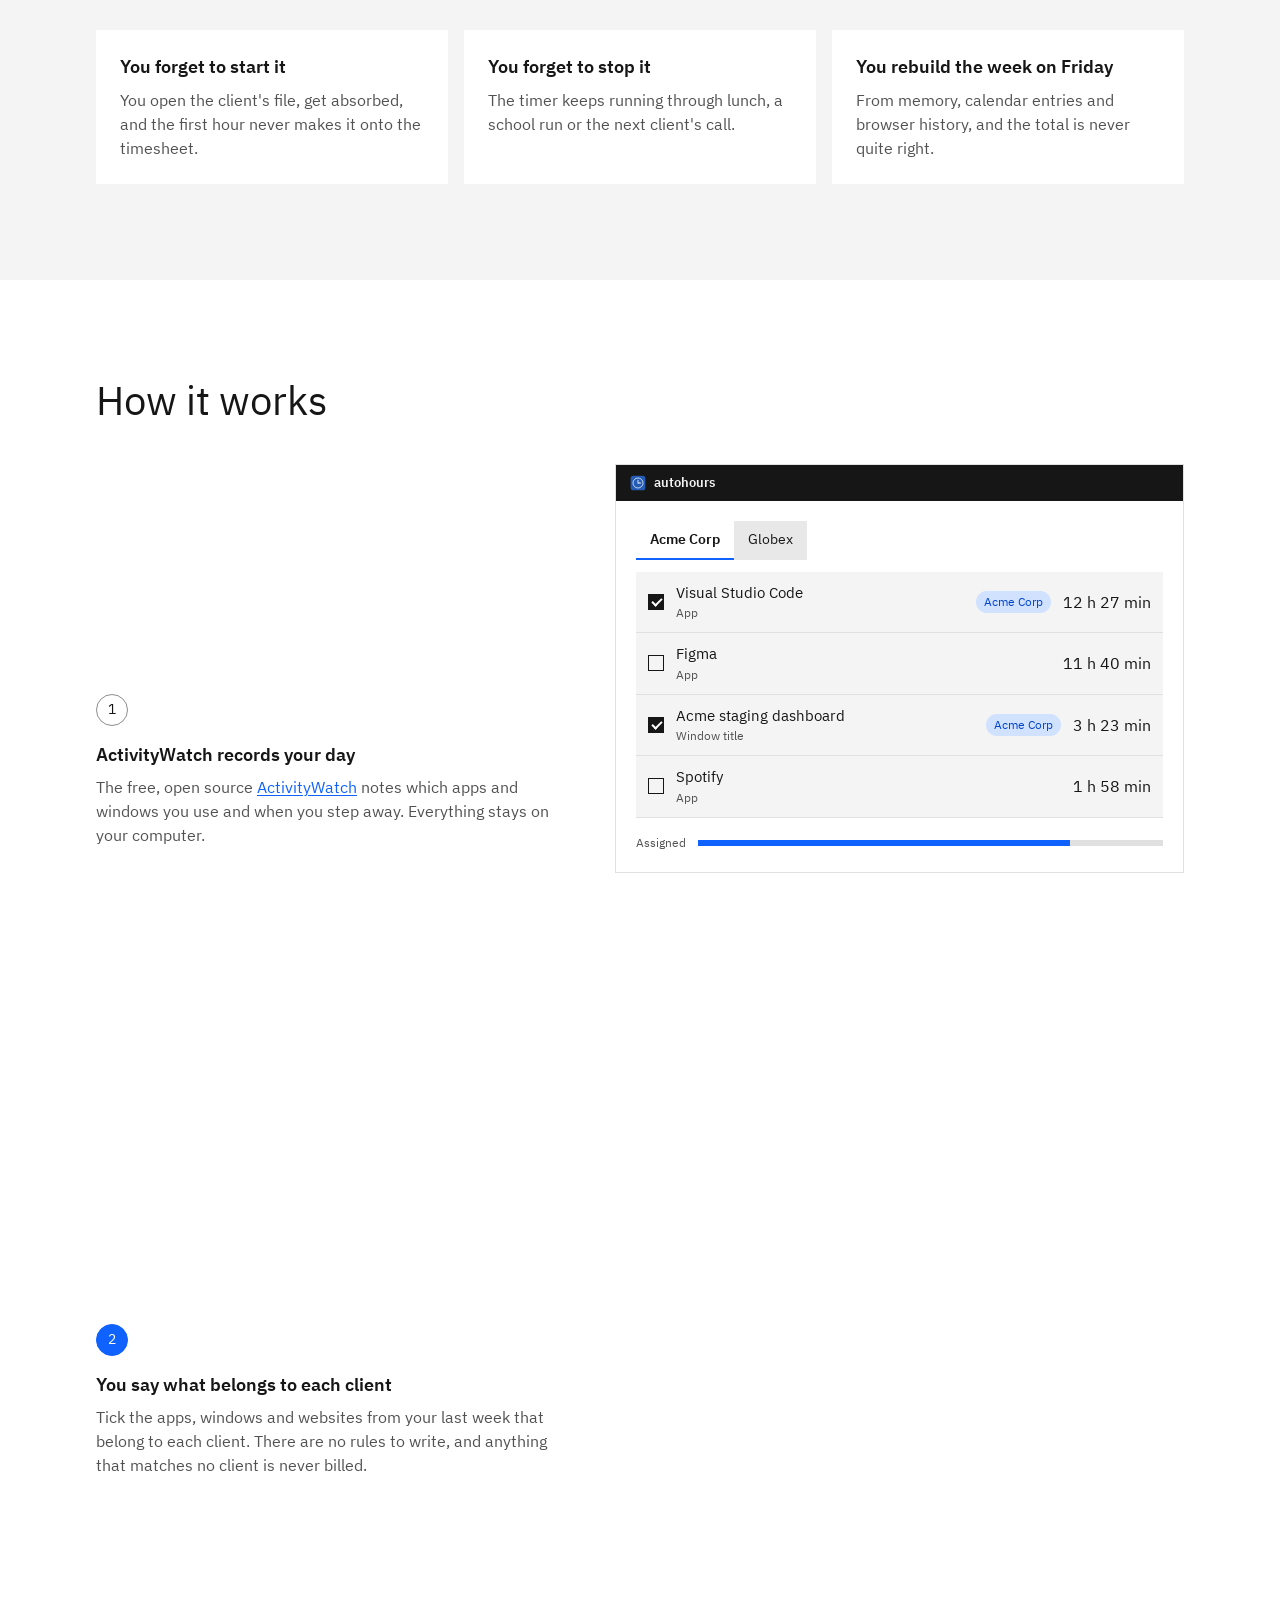
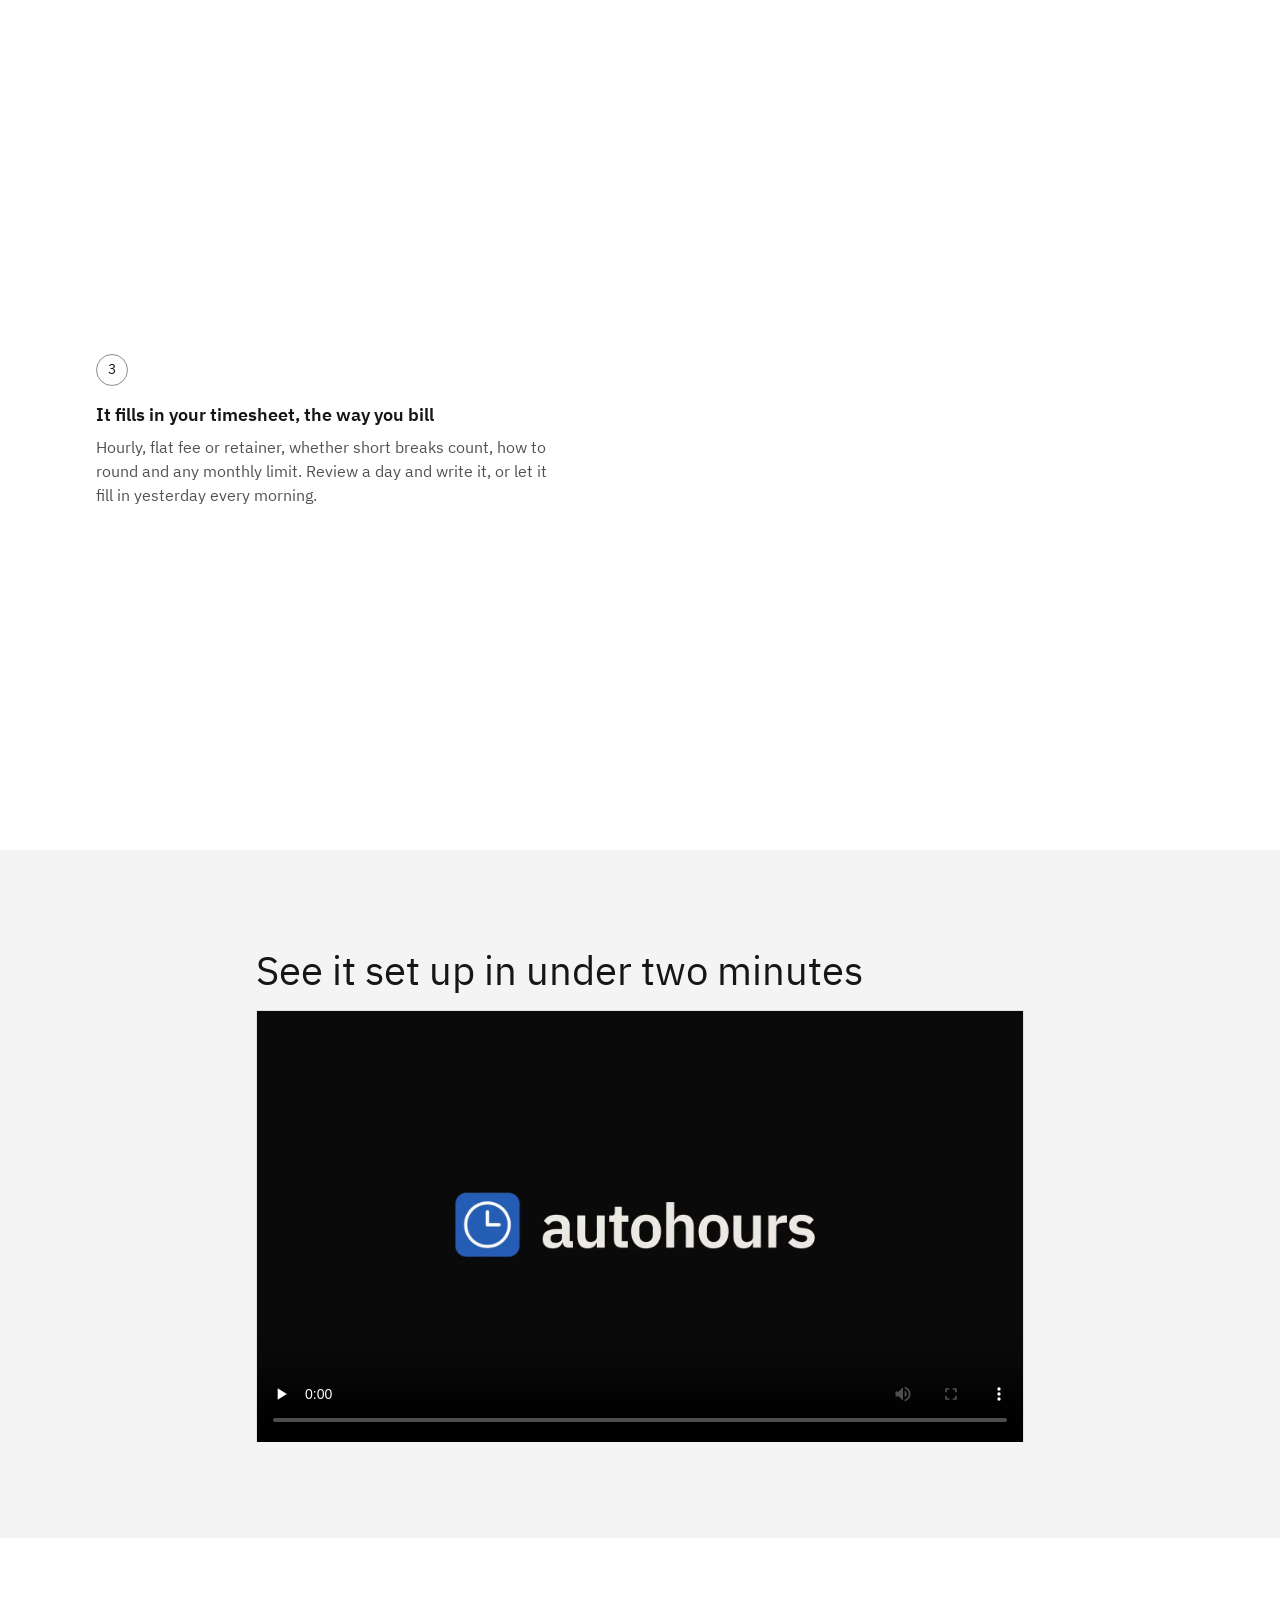
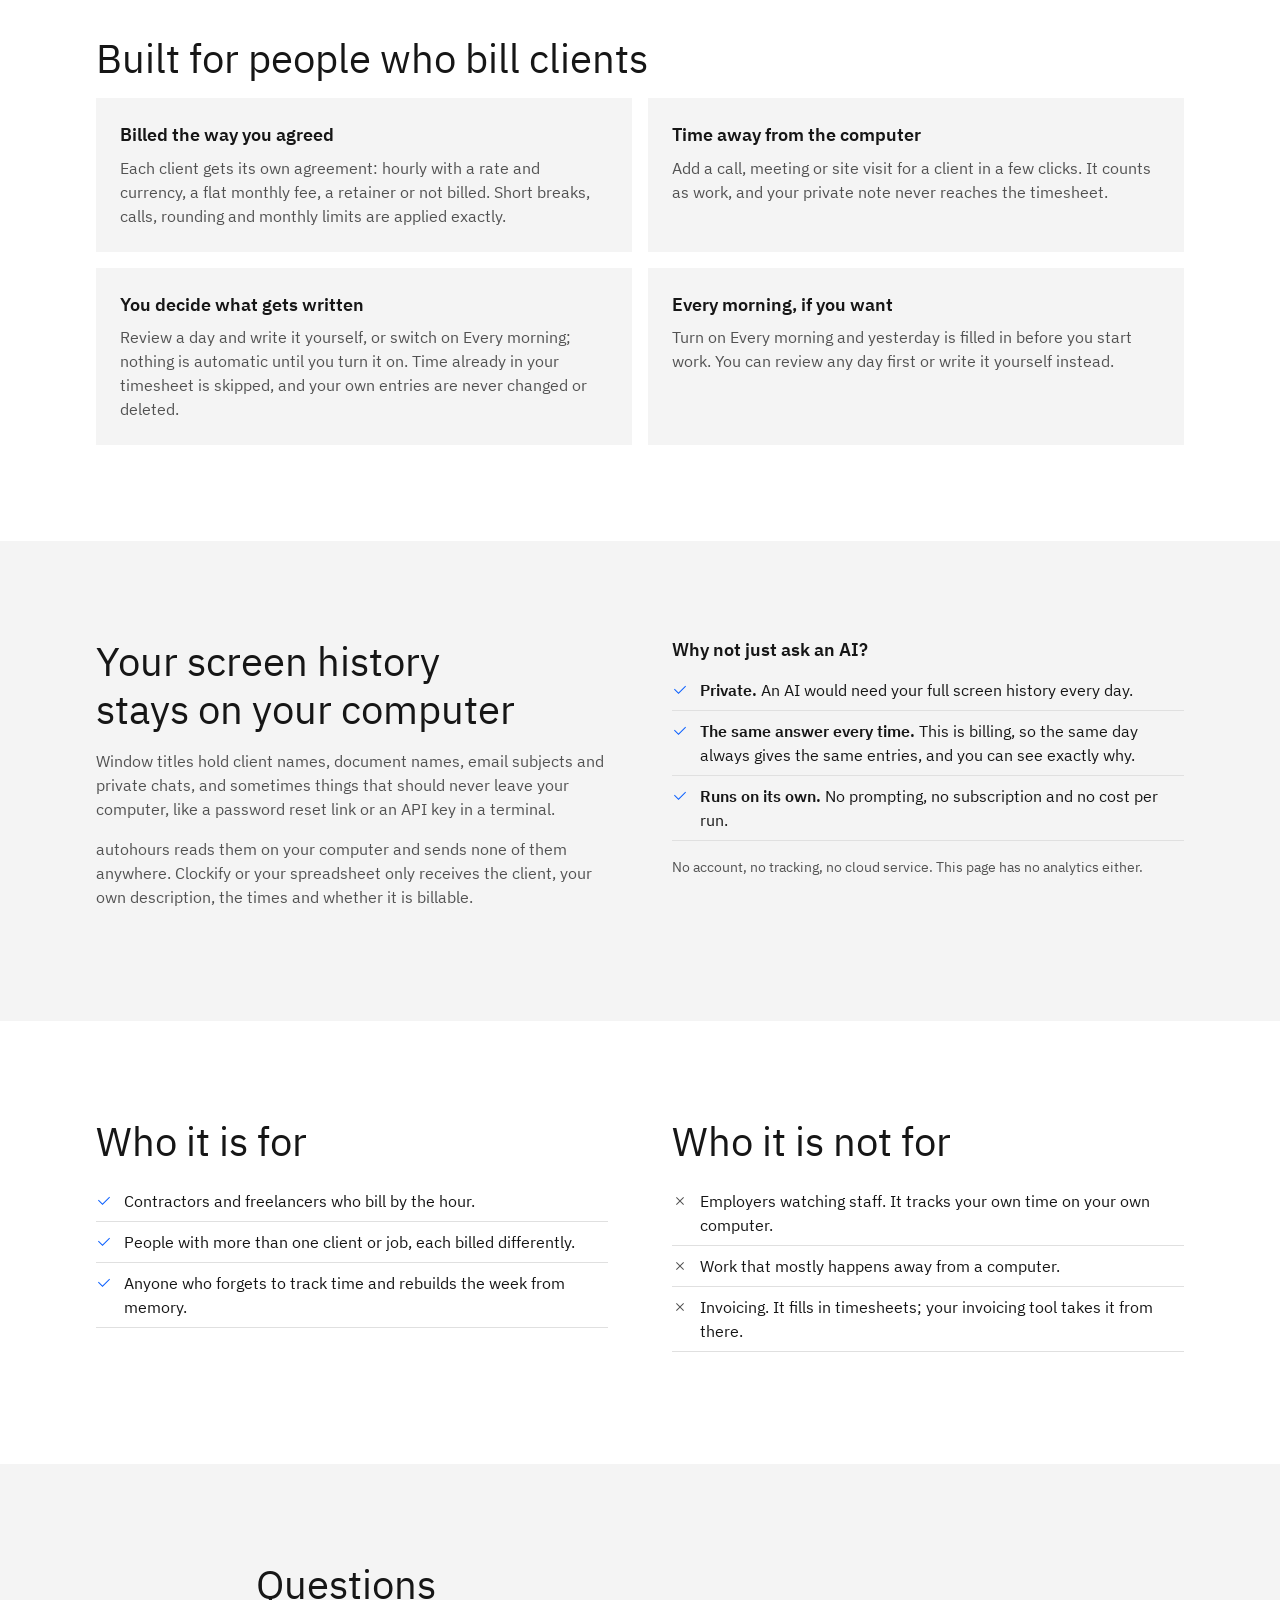
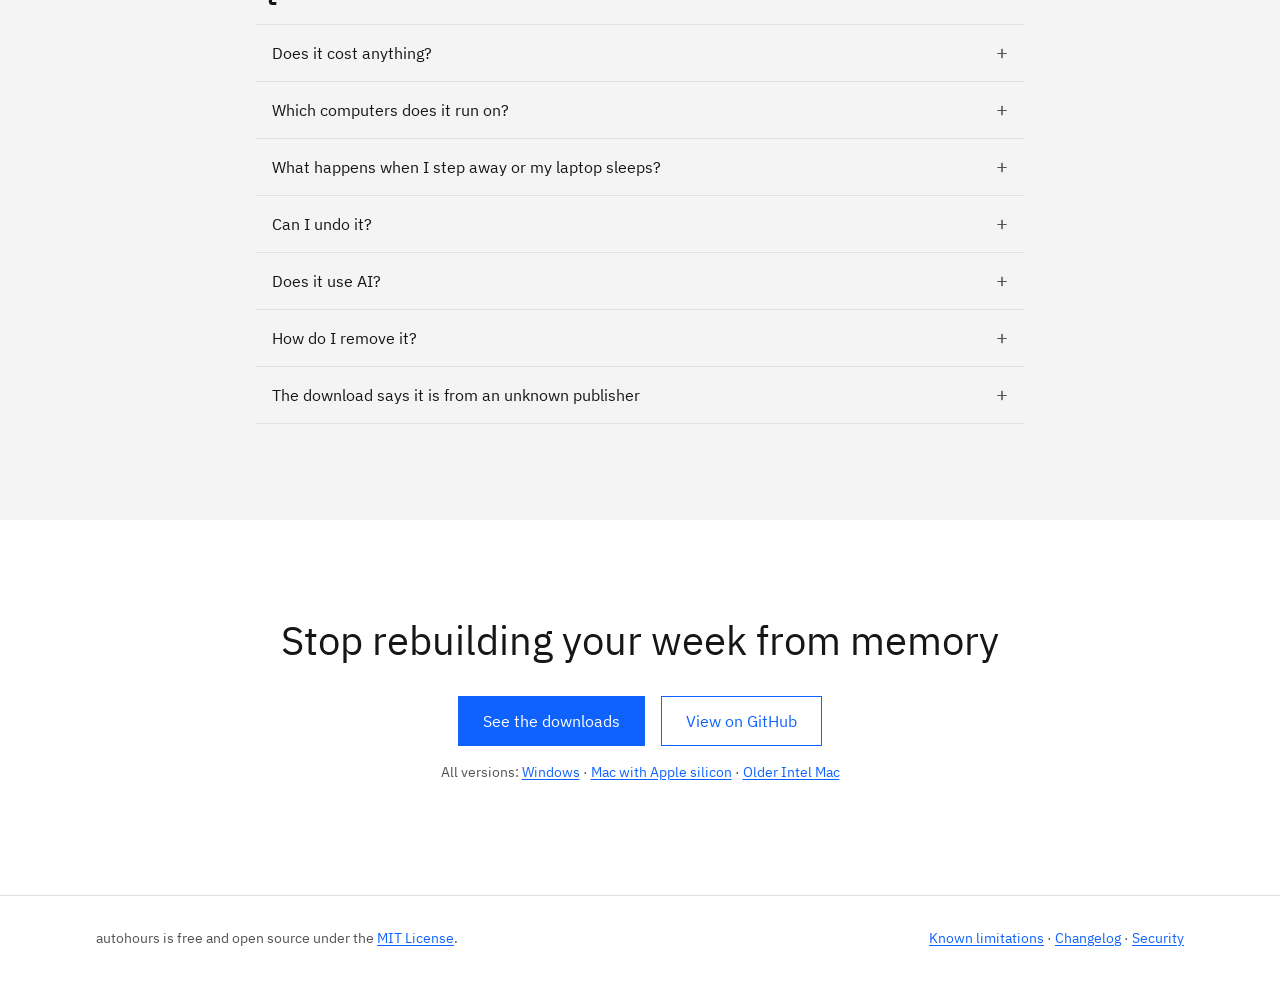
==== commit 5322a47d: "Focus returns to Time away after add or remove; next step for currency mismatches; fix settings path" ====
--- a/site/index.html
+++ b/site/index.html
@@ -28,7 +28,7 @@
   <link rel="apple-touch-icon" href="assets/favicon-256.png">
   <link rel="manifest" href="site.webmanifest">
   <link rel="preload" href="fonts/IBMPlexSans-Regular.woff2" as="font" type="font/woff2" crossorigin>
-  <script type="application/ld+json">[{"@context": "https://schema.org", "@type": "SoftwareApplication", "name": "autohours", "url": "https://autohours.vercel.app/", "description": "autohours turns your computer activity from ActivityWatch into Clockify or spreadsheet timesheets for each client, billed the way you agreed, and leaves out the time you were away.", "applicationCategory": "BusinessApplication", "operatingSystem": "Windows, macOS", "offers": {"@type": "Offer", "price": "0", "priceCurrency": "USD"}, "downloadUrl": "https://github.com/Gabriel-Dalton/autohours/releases/latest", "image": "https://autohours.vercel.app/assets/social-card.png", "screenshot": "https://autohours.vercel.app/assets/review.png", "license": "https://opensource.org/licenses/MIT", "isAccessibleForFree": true, "codeRepository": "https://github.com/Gabriel-Dalton/autohours", "author": {"@type": "Person", "name": "Gabriel Dalton", "url": "https://github.com/Gabriel-Dalton"}}, {"@context": "https://schema.org", "@type": "FAQPage", "mainEntity": [{"@type": "Question", "name": "Does it cost anything?", "acceptedAnswer": {"@type": "Answer", "text": "No. autohours and ActivityWatch are free and open source, and Clockify's free plan is enough. A spreadsheet works too."}}, {"@type": "Question", "name": "Which computers does it run on?", "acceptedAnswer": {"@type": "Answer", "text": "Windows, used every day. The Mac version is built and checked automatically with every release but is still experimental, because no one has tried it on a real Mac yet. Linux is not supported. If you try it on a Mac, please say how it went."}}, {"@type": "Question", "name": "What happens when I step away or my laptop sleeps?", "acceptedAnswer": {"@type": "Answer", "text": "That time is left out, unless your agreement with that client counts short breaks or calls."}}, {"@type": "Question", "name": "Can I undo it?", "acceptedAnswer": {"@type": "Answer", "text": "Edit or delete the entries in Clockify or your spreadsheet. autohours never deletes anything, and time already there is skipped next time."}}, {"@type": "Question", "name": "Does it use AI?", "acceptedAnswer": {"@type": "Answer", "text": "No. It only matches the apps, windows and websites you chose for each client, so the result is the same every time."}}, {"@type": "Question", "name": "How do I remove it?", "acceptedAnswer": {"@type": "Answer", "text": "On Home, turn off Every morning first, so your computer stops trying to run it. Then delete the app and its settings folder: %APPDATA%\u0007utohours on Windows or ~/Library/Application Support/autohours on a Mac. If you connected Clockify, delete the key in Clockify's settings too. Your timesheets stay where they are."}}, {"@type": "Question", "name": "The download says it is from an unknown publisher", "acceptedAnswer": {"@type": "Answer", "text": "The downloads are not signed yet. On Windows choose More info, then Run anyway. On a Mac, right-click the app and choose Open. The README has the details."}}]}]</script>
+  <script type="application/ld+json">[{"@context": "https://schema.org", "@type": "SoftwareApplication", "name": "autohours", "url": "https://autohours.vercel.app/", "description": "autohours turns your computer activity from ActivityWatch into Clockify or spreadsheet timesheets for each client, billed the way you agreed, and leaves out the time you were away.", "applicationCategory": "BusinessApplication", "operatingSystem": "Windows, macOS", "offers": {"@type": "Offer", "price": "0", "priceCurrency": "USD"}, "downloadUrl": "https://github.com/Gabriel-Dalton/autohours/releases/latest", "image": "https://autohours.vercel.app/assets/social-card.png", "screenshot": "https://autohours.vercel.app/assets/review.png", "license": "https://opensource.org/licenses/MIT", "isAccessibleForFree": true, "codeRepository": "https://github.com/Gabriel-Dalton/autohours", "author": {"@type": "Person", "name": "Gabriel Dalton", "url": "https://github.com/Gabriel-Dalton"}}, {"@context": "https://schema.org", "@type": "FAQPage", "mainEntity": [{"@type": "Question", "name": "Does it cost anything?", "acceptedAnswer": {"@type": "Answer", "text": "No. autohours and ActivityWatch are free and open source, and Clockify's free plan is enough. A spreadsheet works too."}}, {"@type": "Question", "name": "Which computers does it run on?", "acceptedAnswer": {"@type": "Answer", "text": "Windows, used every day. The Mac version is built and checked automatically with every release but is still experimental, because no one has tried it on a real Mac yet. Linux is not supported. If you try it on a Mac, please say how it went."}}, {"@type": "Question", "name": "What happens when I step away or my laptop sleeps?", "acceptedAnswer": {"@type": "Answer", "text": "That time is left out, unless your agreement with that client counts short breaks or calls."}}, {"@type": "Question", "name": "Can I undo it?", "acceptedAnswer": {"@type": "Answer", "text": "Edit or delete the entries in Clockify or your spreadsheet. autohours never deletes anything, and time already there is skipped next time."}}, {"@type": "Question", "name": "Does it use AI?", "acceptedAnswer": {"@type": "Answer", "text": "No. It only matches the apps, windows and websites you chose for each client, so the result is the same every time."}}, {"@type": "Question", "name": "How do I remove it?", "acceptedAnswer": {"@type": "Answer", "text": "On Home, turn off Every morning first, so your computer stops trying to run it. Then delete the app and its settings folder: %APPDATA%\\autohours on Windows or ~/Library/Application Support/autohours on a Mac. If you connected Clockify, delete the key in Clockify's settings too. Your timesheets stay where they are."}}, {"@type": "Question", "name": "The download says it is from an unknown publisher", "acceptedAnswer": {"@type": "Answer", "text": "The downloads are not signed yet. On Windows choose More info, then Run anyway. On a Mac, right-click the app and choose Open. The README has the details."}}]}]</script>
   <link rel="stylesheet" href="styles.css">
   <script src="flag.js"></script>
 </head>
@@ -223,7 +223,7 @@
         <details><summary>What happens when I step away or my laptop sleeps?</summary><p>That time is left out, unless your agreement with that client counts short breaks or calls.</p></details>
         <details><summary>Can I undo it?</summary><p>Edit or delete the entries in Clockify or your spreadsheet. autohours never deletes anything, and time already there is skipped next time.</p></details>
         <details><summary>Does it use AI?</summary><p>No. It only matches the apps, windows and websites you chose for each client, so the result is the same every time.</p></details>
-        <details><summary>How do I remove it?</summary><p>On Home, turn off Every morning first, so your computer stops trying to run it. Then delete the app and its settings folder: <code>%APPDATA%utohours</code> on Windows or <code>~/Library/Application Support/autohours</code> on a Mac. If you connected Clockify, delete the key in Clockify's settings too. Your timesheets stay where they are.</p></details>
+        <details><summary>How do I remove it?</summary><p>On Home, turn off Every morning first, so your computer stops trying to run it. Then delete the app and its settings folder: <code>%APPDATA%\autohours</code> on Windows or <code>~/Library/Application Support/autohours</code> on a Mac. If you connected Clockify, delete the key in Clockify's settings too. Your timesheets stay where they are.</p></details>
         <details><summary>The download says it is from an unknown publisher</summary><p>The downloads are not signed yet. On Windows choose More info, then Run anyway. On a Mac, right-click the app and choose Open. The <a href="https://github.com/Gabriel-Dalton/autohours#get-started">README</a> has the details.</p></details>
       </div>
     </section>
--- a/site/styles.css
+++ b/site/styles.css
@@ -232,3 +232,8 @@
   .walk-step { opacity: 1 !important; }
 }
 details code { font-size: 0.875em; background: var(--layer-hover); padding: 0 0.25rem; overflow-wrap: anywhere; }
+
+/* Without JavaScript the walkthrough cannot follow the scroll, so show all three scenes in order. */
+html:not(.js) .walk-stage { display: block; }
+html:not(.js) .walk-stage .scene-frame { position: static; margin-top: 2rem; }
+html:not(.js) .walk-stage .scene { display: block; border-top: 1px solid var(--border); }
